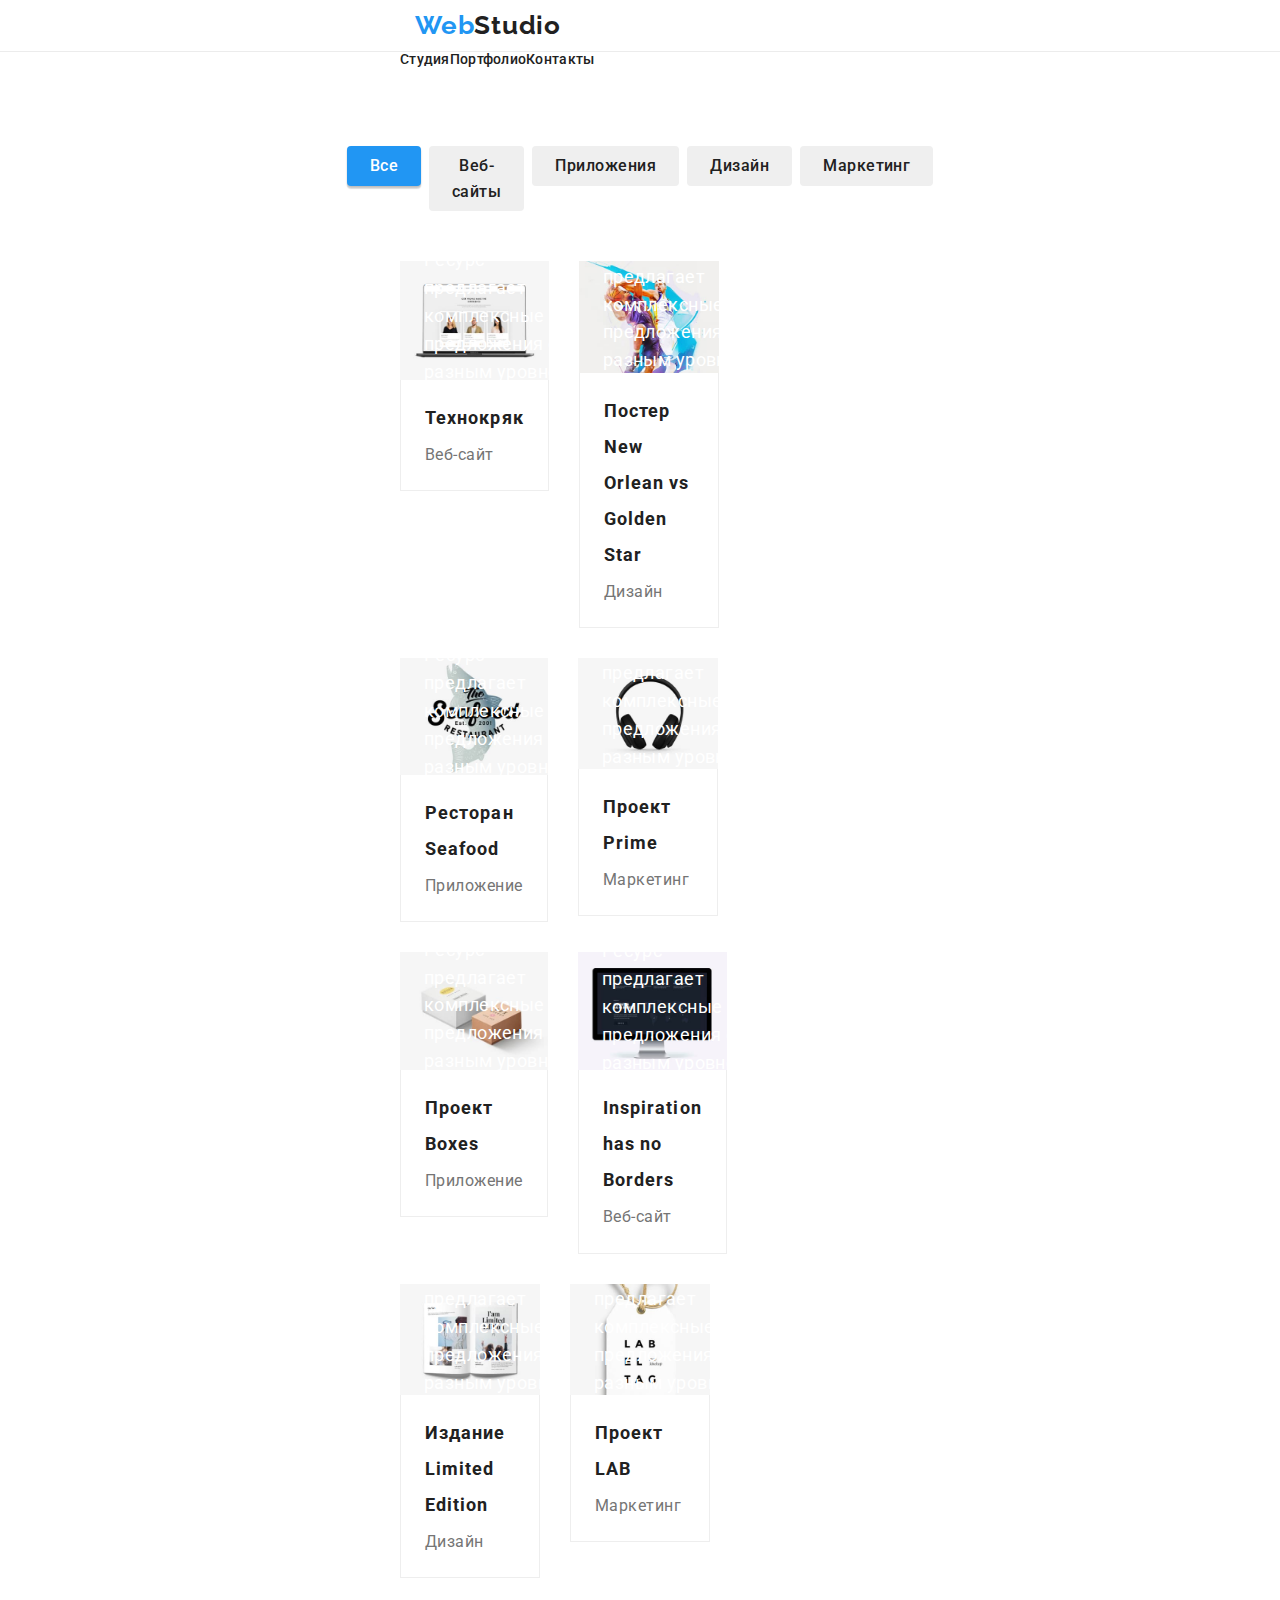
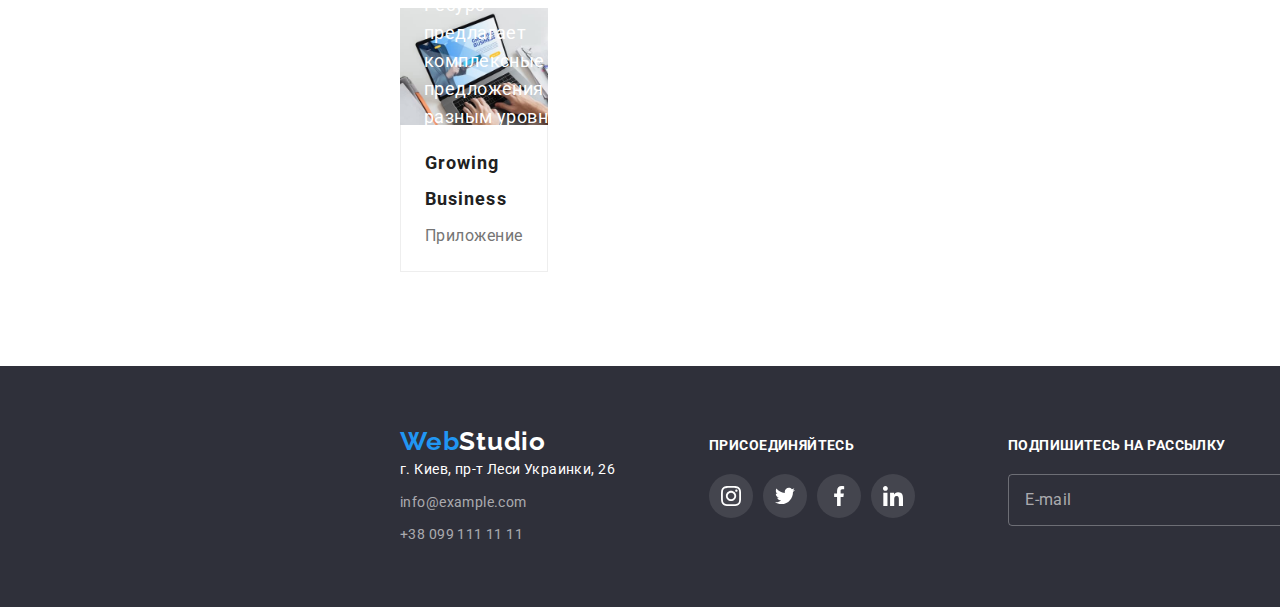
==== portfolio.html @ edaa766d "Start header with adaptive" ====
<!DOCTYPE html>
<html lang="en">
  <head>
    <meta charset="UTF-8" />
    <meta http-equiv="X-UA-Compatible" content="IE=edge" />
    <meta name="viewport" content="width=device-width, initial-scale=1.0" />
    <title>Document</title>
    <link
      href="https://fonts.googleapis.com/css2?family=Raleway:wght@700&family=Roboto:wght@400;500;700;900&display=swap"
      rel="stylesheet"
    />
    <link
      rel="stylesheet"
      href="https://cdnjs.cloudflare.com/ajax/libs/modern-normalize/1.1.0/modern-normalize.min.css"
    />
    <link rel="stylesheet" href="./css/main.min.css" />
    <!-- <link rel="stylesheet" href="./css/styles.css" /> -->
  </head>

  <body>
    <header class="header">
      <div class="container header__container">
        <nav class="navigation">
          <a href="#" class="logo">Web<span class="header__logo--brightness-theme">Studio</span></a>
          <ul class="navigation__menu">
            <li class="navigation__item">
              <a href="./index.html" class="navigation__link">Студия</a>
            </li>
            <li class="navigation__item">
              <a href="#" target="_self" class="navigation__link navigation__link--current"
                >Портфолио</a
              >
            </li>
            <li class="navigation__item"><a href="" class="navigation__link">Контакты</a></li>
          </ul>
        </nav>
        <ul class="header__contacts">
          <li class="header__item">
            <a href="mailto:info@devstudio.com" class="header__link">
              <svg class="header__icon" width="16px" height="12px">
                <use href="./images/symbol-defs.svg#icon-envelope"></use>
              </svg>
              info@devstudio.com</a
            >
          </li>
          <li class="header__item">
            <a href="tel:+380961111111" class="header__link">
              <svg class="header__icon" width="10px" height="16px">
                <use href="./images/symbol-defs.svg#icon-smartphone"></use>
              </svg>
              +38 096 111 11 11</a
            >
          </li>
        </ul>
      </div>
    </header>
    <main>
      <section>
        <div class="container portfolio">
          <!--the header should be hidden-->
          <h1 class="heading portfolio__main-headimg" aria-hidden="true" tabindex="-1">
            Примеры работ
          </h1>
          <ul class="filter">
            <li class="filter__item">
              <button type="button" class="filter__button filter__button--current">Все</button>
            </li>
            <li class="filter__item">
              <button type="button" class="filter__button">Веб-сайты</button>
            </li>
            <li class="filter__item">
              <button type="button" class="filter__button">Приложения</button>
            </li>
            <li class="filter__item">
              <button type="button" class="filter__button">Дизайн</button>
            </li>
            <li class="filter__item">
              <button type="button" class="filter__button">Маркетинг</button>
            </li>
          </ul>
          <ul class="examples">
            <li class="examples__item">
              <a class="examples__link" href="">
                <div class="examples__thumb">
                  <img
                    class="examples__img"
                    src="./images/laptop-with-photos.jpg"
                    alt="Ноутбук с фотографиями на экране"
                    width="370"
                  />
                  <div class="examples__description-wrapper">
                    <p class="examples__description">
                      Ресурс предлагает комплексные предложения с разным уровнем функционала и
                      сервисов. Все это позволит посетителю получить исчерпывающие сведения о
                      компании или частном лице.
                    </p>
                  </div>
                </div>
                <div class="examples__wrapper">
                  <h2 class="examples__heading">Технокряк</h2>
                  <p class="examples__work-type">Веб-сайт</p>
                </div>
              </a>
            </li>
            <li class="examples__item">
              <a class="examples__link" href=""
                ><div class="examples__thumb">
                  <img
                    class="examples__img"
                    src="./images/nba-players.jpg"
                    alt="Баскетболисты"
                    width="370"
                  />
                  <div class="examples__description-wrapper">
                    <p class="examples__description">
                      Ресурс предлагает комплексные предложения с разным уровнем функционала и
                      сервисов. Все это позволит посетителю получить исчерпывающие сведения о
                      компании или частном лице.
                    </p>
                  </div>
                </div>
                <div class="examples__wrapper">
                  <h2 class="examples__heading">Постер New Orlean vs Golden Star</h2>
                  <p class="examples__work-type">Дизайн</p>
                </div>
              </a>
            </li>
            <li class="examples__item">
              <a class="examples__link" href=""
                ><div class="examples__thumb">
                  <img
                    class="examples__img"
                    src="./images/fish-shade.jpg"
                    alt="Эмблема ресторана с силуэтом рыбы"
                    width="370"
                  />
                  <div class="examples__description-wrapper">
                    <p class="examples__description">
                      Ресурс предлагает комплексные предложения с разным уровнем функционала и
                      сервисов. Все это позволит посетителю получить исчерпывающие сведения о
                      компании или частном лице.
                    </p>
                  </div>
                </div>
                <div class="examples__wrapper">
                  <h2 class="examples__heading">Ресторан Seafood</h2>
                  <p class="examples__work-type">Приложение</p>
                </div>
              </a>
            </li>
            <li class="examples__item">
              <a class="examples__link" href=""
                ><div class="examples__thumb">
                  <img
                    class="examples__img"
                    src="./images/earphones.jpg"
                    alt="Наушники"
                    width="370"
                  />
                  <div class="examples__description-wrapper">
                    <p class="examples__description">
                      Ресурс предлагает комплексные предложения с разным уровнем функционала и
                      сервисов. Все это позволит посетителю получить исчерпывающие сведения о
                      компании или частном лице.
                    </p>
                  </div>
                </div>
                <div class="examples__wrapper">
                  <h2 class="examples__heading">Проект Prime</h2>
                  <p class="examples__work-type">Маркетинг</p>
                </div>
              </a>
            </li>
            <li class="examples__item">
              <a class="examples__link" href=""
                ><div class="examples__thumb">
                  <img
                    class="examples__img"
                    src="./images/boxes.jpg"
                    alt="Картонные коробки"
                    width="370"
                  />
                  <div class="examples__description-wrapper">
                    <p class="examples__description">
                      Ресурс предлагает комплексные предложения с разным уровнем функционала и
                      сервисов. Все это позволит посетителю получить исчерпывающие сведения о
                      компании или частном лице.
                    </p>
                  </div>
                </div>
                <div class="examples__wrapper">
                  <h2 class="examples__heading">Проект Boxes</h2>
                  <p class="examples__work-type">Приложение</p>
                </div>
              </a>
            </li>
            <li class="examples__item">
              <a class="examples__link" href=""
                ><div class="examples__thumb">
                  <img
                    class="examples__img"
                    src="./images/monitor.jpg"
                    alt="Большой монитор"
                    width="370"
                  />
                  <div class="examples__description-wrapper">
                    <p class="examples__description">
                      Ресурс предлагает комплексные предложения с разным уровнем функционала и
                      сервисов. Все это позволит посетителю получить исчерпывающие сведения о
                      компании или частном лице.
                    </p>
                  </div>
                </div>
                <div class="examples__wrapper">
                  <h2 class="examples__heading">Inspiration has no Borders</h2>
                  <p class="examples__work-type">Веб-сайт</p>
                </div>
              </a>
            </li>
            <li class="examples__item">
              <a class="examples__link" href=""
                ><div class="examples__thumb">
                  <img class="examples__img" src="./images/magazine.jpg" alt="Журнал" width="370" />
                  <div class="examples__description-wrapper">
                    <p class="examples__description">
                      Ресурс предлагает комплексные предложения с разным уровнем функционала и
                      сервисов. Все это позволит посетителю получить исчерпывающие сведения о
                      компании или частном лице.
                    </p>
                  </div>
                </div>
                <div class="examples__wrapper">
                  <h2 class="examples__heading">Издание Limited Edition</h2>
                  <p class="examples__work-type">Дизайн</p>
                </div>
              </a>
            </li>
            <li class="examples__item">
              <a class="examples__link" href=""
                ><div class="examples__thumb">
                  <img class="examples__img" src="./images/label.jpg" alt="Этикетка" width="370" />
                  <div class="examples__description-wrapper">
                    <p class="examples__description">
                      Ресурс предлагает комплексные предложения с разным уровнем функционала и
                      сервисов. Все это позволит посетителю получить исчерпывающие сведения о
                      компании или частном лице.
                    </p>
                  </div>
                </div>
                <div class="examples__wrapper">
                  <h2 class="examples__heading">Проект LAB</h2>
                  <p class="examples__work-type">Маркетинг</p>
                </div>
              </a>
            </li>
            <li class="examples__item">
              <a class="examples__link" href=""
                ><div class="examples__thumb">
                  <img
                    class="examples__img"
                    src="./images/hands-on-laptop.jpg"
                    alt="Руки на ноутбуке"
                    width="370"
                  />
                  <div class="examples__description-wrapper">
                    <p class="examples__description">
                      Ресурс предлагает комплексные предложения с разным уровнем функционала и
                      сервисов. Все это позволит посетителю получить исчерпывающие сведения о
                      компании или частном лице.
                    </p>
                  </div>
                </div>
                <div class="examples__wrapper">
                  <h2 class="examples__heading">Growing Business</h2>
                  <p class="examples__work-type">Приложение</p>
                </div>
              </a>
            </li>
          </ul>
        </div>
      </section>
    </main>
    <footer class="footer">
      <div class="container footer__container">
        <div class="footer__contacts">
          <a href="#" class="logo footer__logo"
            >Web<span class="footer__logo--brightness-theme">Studio</span></a
          >
          <address class="">
            <p class="footer__physical-address">г. Киев, пр-т Леси Украинки, 26</p>
            <ul class="">
              <li class="footer__item">
                <a href="mailto:info@example.com" class="footer__link">info@example.com</a>
              </li>
              <li class="footer__item">
                <a href="tel:+380991111111" class="footer__link">+38 099 111 11 11</a>
              </li>
            </ul>
          </address>
        </div>
        <div class="social-block">
          <p class="social-block__urge">присоединяйтесь</p>
          <div class="social-block__wrapper">
            <a href="" class="social-block__link">
              <svg class="" width="20px" height="20px">
                <use href="./images/symbol-defs.svg#icon-instagram"></use>
              </svg> </a
            ><a href="" class="social-block__link">
              <svg class="" width="20px" height="20px">
                <use href="./images/symbol-defs.svg#icon-twitter"></use>
              </svg> </a
            ><a href="" class="social-block__link">
              <svg class="" width="20px" height="20px">
                <use href="./images/symbol-defs.svg#icon-facebook"></use>
              </svg> </a
            ><a href="" class="social-block__link">
              <svg class="" width="20px" height="20px">
                <use href="./images/symbol-defs.svg#icon-linkedin"></use>
              </svg>
            </a>
          </div>
        </div>

        <form action="" class="form-connection">
          <label class="form-connection__label" for="footer-mail">Подпишитесь на рассылку</label>
          <div class="form-connection__wrapper">
            <input
              class="form-connection__input"
              type="email"
              id="footer-mail"
              placeholder="E-mail"
              name="user-email"
            />
            <button class="button form-connection__button" type="submit">
              Подписаться<svg class="form-connection__button--icon" width="24px" height="24px">
                <use href="./images/symbol-defs.svg#icon-paper-plane"></use>
              </svg>
            </button>
          </div>
        </form>
      </div>
    </footer>
  </body>
</html>
---- css/main.min.css ----
body{-webkit-box-sizing:border-box;box-sizing:border-box;font-family:"Roboto",sans-serif;font-size:14px;line-height:1.71;letter-spacing:.03em;color:#757575}ul{list-style:none;padding:0;margin:0}a{text-decoration:none}img{display:block}.container{margin:0 auto}@media screen and (min-width: 480px){.container{width:480px}}.heading{margin:0;margin-bottom:50px;text-align:center;color:#212121;font-weight:700;font-size:36px;line-height:1.17;letter-spacing:0.03em}.advantages__main-heading,.portfolio__main-headimg{position:absolute;white-space:nowrap;width:1px;height:1px;overflow:hidden;border:0;padding:0;clip:rect(0 0 0 0);-webkit-clip-path:inset(50%);clip-path:inset(50%);margin:-1px}.header{border-bottom:1px solid #ececec}.header__container{position:relative;display:-webkit-box;display:-ms-flexbox;display:flex;padding:10px 15px;-webkit-box-align:center;-ms-flex-align:center;align-items:center}.header__contacts{display:none}.header__item:not(:last-child){margin-right:50px}.header__link{display:-webkit-box;display:-ms-flexbox;display:flex;padding-top:32px;padding-bottom:32px;-webkit-box-align:center;-ms-flex-align:center;align-items:center;color:#757575;font-weight:500;line-height:1.14;letter-spacing:0.02em;-webkit-transition-property:color;transition-property:color;-webkit-transition-duration:250ms;transition-duration:250ms;-webkit-transition-timing-function:cubic-bezier(0.4, 0, 0.2, 1);transition-timing-function:cubic-bezier(0.4, 0, 0.2, 1)}.header__link:hover,.header__link:focus{color:#2196f3}.header__icon{margin-right:10px;fill:currentColor}.logo{display:block;color:#2196f3;font-family:"Raleway",sans-serif;font-weight:700;font-size:24px;line-height:1.17;letter-spacing:0.03em;text-decoration:none}@media screen and (min-width: 768px) and (max-width: 1199px){.logo{margin-right:88px}}@media screen and (min-width: 1200px){.logo{margin-right:93px;font-size:26px;line-height:1.2}}.header__logo--brightness-theme{color:#212121}.footer__logo--brightness-theme{color:#fff}.navigation{display:-webkit-box;display:-ms-flexbox;display:flex;-webkit-box-align:center;-ms-flex-align:center;align-items:center}.navigation__menu{display:none;position:absolute;top:100%;left:0;width:100%}.navigation__menu.is-open{display:block;background-color:#fff}@media screen and (min-width: 768px){.navigation__menu{display:-webkit-box;display:-ms-flexbox;display:flex}}.navigation__switch{margin-left:auto;border:none;background-color:transparent}.navigation__switch.is-open .navigation__icon-close{display:block}.navigation__switch.is-open .navigation__icon-menu{display:none}@media screen and (min-width: 768px){.navigation__switch{display:none}}.navigation__icon-close{display:none}.navigation__link{display:block;color:#212121;font-weight:500;line-height:1.18;letter-spacing:0.02em;-webkit-transition-property:color;transition-property:color;-webkit-transition-duration:250ms;transition-duration:250ms;-webkit-transition-timing-function:cubic-bezier(0.4, 0, 0.2, 1);transition-timing-function:cubic-bezier(0.4, 0, 0.2, 1)}.navigation__link:not(:last-child){margin-bottom:32px}.navigation__link:hover,.navigation__link:focus{color:#2196f3}.hero{max-width:1600px;padding-top:200px;padding-bottom:200px;margin-left:auto;margin-right:auto;background-image:-webkit-gradient(linear, left top, right top, from(rgba(47,48,58,0.4)), to(rgba(47,48,58,0.4))),url(../images/bg-img-main-page.jpg);background-image:linear-gradient(to right, rgba(47,48,58,0.4), rgba(47,48,58,0.4)),url(../images/bg-img-main-page.jpg);background-color:#2f303a;background-repeat:no-repeat;background-position:center;background-size:cover}.hero__container{text-align:center}.hero__heading{margin:0px 0px 30px 0px;color:#fff;font-weight:900;font-size:44px;line-height:1.36;text-align:center;letter-spacing:0.06em;text-transform:uppercase}.button{min-width:200px;padding-top:9px;padding-bottom:9px;cursor:pointer;font-family:inherit;font-weight:700;font-size:16px;line-height:1.88;letter-spacing:0.06em;color:#fff;background-color:#2196f3;border:1px solid transparent;border-radius:4px;-webkit-transition-property:background;transition-property:background;-webkit-transition-duration:250ms;transition-duration:250ms;-webkit-transition-timing-function:cubic-bezier(0.4, 0, 0.2, 1);transition-timing-function:cubic-bezier(0.4, 0, 0.2, 1)}.button:hover,.button:focus{background:#188ce8}.form-connection__button{display:-webkit-box;display:-ms-flexbox;display:flex;-webkit-box-align:center;-ms-flex-align:center;align-items:center;-webkit-box-pack:center;-ms-flex-pack:center;justify-content:center}.form-connection__button--icon{margin-left:10px}.modal__button{display:block;margin:0 auto;-webkit-box-shadow:0px 4px 4px rgba(0,0,0,0.15);box-shadow:0px 4px 4px rgba(0,0,0,0.15)}.filter__button{padding:6px 22px;color:#212121;font-family:inherit;font-style:inherit;font-weight:500;font-size:16px;line-height:1.6;letter-spacing:0.03em;cursor:pointer;border:1px solid transparent;border-radius:4px;-webkit-transition-property:color,background-color,-webkit-box-shadow;transition-property:color,background-color,-webkit-box-shadow;transition-property:color,background-color,box-shadow;transition-property:color,background-color,box-shadow,-webkit-box-shadow;-webkit-transition-duration:250ms;transition-duration:250ms;-webkit-transition-timing-function:cubic-bezier(0.4, 0, 0.2, 1);transition-timing-function:cubic-bezier(0.4, 0, 0.2, 1)}.filter__button:hover,.filter__button:focus,.filter__button.filter__button--current{color:#fff;background-color:#2196f3;-webkit-box-shadow:0px 3px 1px rgba(0,0,0,0.1),0px 1px 2px rgba(0,0,0,0.08),0px 2px 2px rgba(0,0,0,0.12);box-shadow:0px 3px 1px rgba(0,0,0,0.1),0px 1px 2px rgba(0,0,0,0.08),0px 2px 2px rgba(0,0,0,0.12)}.advantages{padding-top:94px;padding-bottom:94px}.advantages__list{display:-webkit-box;display:-ms-flexbox;display:flex;margin-left:-30px}.advantages__item{-ms-flex-preferred-size:calc((100% - 90px) / 4);flex-basis:calc((100% - 90px) / 4);margin-left:30px}.advantages__wrapper{display:-webkit-box;display:-ms-flexbox;display:flex;-webkit-box-align:center;-ms-flex-align:center;align-items:center;-webkit-box-pack:center;-ms-flex-pack:center;justify-content:center;height:120px;margin-bottom:30px;background-color:#f5f4fa;border-radius:4px}.advantages__heading{margin-bottom:10px;text-align:left;color:#212121;font-size:14px;line-height:1.14;text-transform:uppercase}.advantages__text{margin:0}.our-doing{padding-bottom:94px}.our-doing__list{display:-webkit-box;display:-ms-flexbox;display:flex;margin-left:-30px}.our-doing__item{margin-left:30px;-ms-flex-preferred-size:calc((100% - 60px) / 3);flex-basis:calc((100% - 60px) / 3)}.our-doing__link{position:relative;display:block;-webkit-box-sizing:content-box;box-sizing:content-box}.our-doing__description{position:absolute;bottom:0;left:0;width:100%;margin:0;padding-top:27px;padding-bottom:27px;font-style:normal;font-weight:700;line-height:1.14;text-align:center;text-transform:uppercase;color:#fff;background:rgba(47,48,58,0.8)}.our-team{padding-top:94px;padding-bottom:94px;background-color:#f5f4fa}.our-team__list{display:-webkit-box;display:-ms-flexbox;display:flex;margin-left:-30px}.employee-card{display:block;margin-left:30px;-ms-flex-preferred-size:calc((100% - 90px) / 4);flex-basis:calc((100% - 90px) / 4);-webkit-box-shadow:0px 1px 3px rgba(0,0,0,0.12),0px 1px 1px rgba(0,0,0,0.14),0px 2px 1px rgba(0,0,0,0.2);box-shadow:0px 1px 3px rgba(0,0,0,0.12),0px 1px 1px rgba(0,0,0,0.14),0px 2px 1px rgba(0,0,0,0.2);border-radius:0px 0px 4px 4px}.employee-card__member{margin-bottom:10px;font-weight:500;font-size:16px;line-height:1.19;text-align:center}.employee-card__wrapper{padding-top:30px;padding-bottom:30px;background-color:#fff}.employee-card__position{padding:0;margin-left:0;margin-right:0;margin-top:0;margin-bottom:16px;text-align:center;font-size:16px;line-height:1.19}.employee-card__social-block{display:-webkit-box;display:-ms-flexbox;display:flex;-webkit-box-pack:center;-ms-flex-pack:center;justify-content:center}.employee-card__link{display:-webkit-box;display:-ms-flexbox;display:flex;width:44px;height:44px;-webkit-box-pack:center;-ms-flex-pack:center;justify-content:center;-webkit-box-align:center;-ms-flex-align:center;align-items:center;fill:#afb1b8;border-radius:50%;-webkit-transition-property:fill,background-color;transition-property:fill,background-color;-webkit-transition-duration:250ms;transition-duration:250ms;-webkit-transition-timing-function:cubic-bezier(0.4, 0, 0.2, 1);transition-timing-function:cubic-bezier(0.4, 0, 0.2, 1)}.employee-card__link:hover,.employee-card__link:focus{background-color:#2196f3;fill:#fff}.employee-card__link:not(:last-child){margin-right:10px}.clients{padding-top:94px;padding-bottom:94px}.clients-list{display:-webkit-box;display:-ms-flexbox;display:flex;-ms-flex-wrap:wrap;flex-wrap:wrap;margin-left:-30px;margin-top:-30px}.clients-list__item{-ms-flex-preferred-size:calc((100% - 180px) / 6);flex-basis:calc((100% - 180px) / 6);margin-left:30px;margin-top:30px}.clients-list__link{display:-webkit-box;display:-ms-flexbox;display:flex;height:92px;-webkit-box-pack:center;-ms-flex-pack:center;justify-content:center;-webkit-box-align:center;-ms-flex-align:center;align-items:center;background-position:center;border:1px solid #afb1b8;border-radius:4px;fill:#afb1b8;-webkit-transition-property:border-color,fill;transition-property:border-color,fill;-webkit-transition-duration:250ms;transition-duration:250ms;-webkit-transition-timing-function:cubic-bezier(0.4, 0, 0.2, 1);transition-timing-function:cubic-bezier(0.4, 0, 0.2, 1)}.clients-list__link:hover,.clients-list__link:focus{border-color:#2196f3;fill:#2196f3}.footer{background-color:#2f303a;padding-top:60px;padding-bottom:60px}.footer__container{display:-webkit-box;display:-ms-flexbox;display:flex}.footer__physical-address{margin-top:0;margin-bottom:9px;min-width:231px;font-style:normal;color:#fff}.footer__item:not(:last-child){margin-bottom:9px}.footer__link{color:rgba(255,255,255,0.6);font-style:normal;-webkit-transition-property:color;transition-property:color;-webkit-transition-duration:250ms;transition-duration:250ms;-webkit-transition-timing-function:cubic-bezier(0.4, 0, 0.2, 1);transition-timing-function:cubic-bezier(0.4, 0, 0.2, 1)}.footer__link:hover,.footer__link:focus{color:#2196f3}.social-block{margin-left:70px;padding-top:12px}.social-block__urge{margin-top:0;margin-bottom:20px;color:#fff;font-weight:700;line-height:1.14;text-transform:uppercase}.social-block__wrapper{display:-webkit-box;display:-ms-flexbox;display:flex;-webkit-box-pack:center;-ms-flex-pack:center;justify-content:center}.social-block__link{display:-webkit-box;display:-ms-flexbox;display:flex;width:44px;height:44px;-webkit-box-pack:center;-ms-flex-pack:center;justify-content:center;-webkit-box-align:center;-ms-flex-align:center;align-items:center;background-color:rgba(255,255,255,0.1);fill:#fff;border-radius:50%;-webkit-transition-property:background-color;transition-property:background-color;-webkit-transition-duration:250ms;transition-duration:250ms;-webkit-transition-timing-function:cubic-bezier(0.4, 0, 0.2, 1);transition-timing-function:cubic-bezier(0.4, 0, 0.2, 1)}.social-block__link:hover,.social-block__link:focus{background-color:#2196f3}.social-block__link:not(:last-child){margin-right:10px}.form-connection{margin-left:93px;padding-top:12px;color:#fff;font-weight:700;line-height:1.14;text-transform:uppercase}.form-connection__label{display:block;margin-bottom:20px}.form-connection__wrapper{display:-webkit-box;display:-ms-flexbox;display:flex}.form-connection__input{margin-right:12px;min-width:360px;padding:15px 0px 15px 16px;font-weight:400;font-size:16px;line-height:1.25;letter-spacing:0.03em;color:rgba(255,255,255,0.6);background-color:transparent;border-radius:4px;border:1px solid rgba(255,255,255,0.3);outline:none;-webkit-transition-property:border-color;transition-property:border-color;-webkit-transition-duration:250ms;transition-duration:250ms;-webkit-transition-timing-function:cubic-bezier(0.4, 0, 0.2, 1);transition-timing-function:cubic-bezier(0.4, 0, 0.2, 1)}.form-connection__input:focus{border-color:#2196f3}.form-connection__input::-webkit-input-placeholder{font-weight:400;font-size:16px;line-height:1.25;letter-spacing:0.03em;color:rgba(255,255,255,0.6)}.form-connection__input:-ms-input-placeholder{font-weight:400;font-size:16px;line-height:1.25;letter-spacing:0.03em;color:rgba(255,255,255,0.6)}.form-connection__input::-ms-input-placeholder{font-weight:400;font-size:16px;line-height:1.25;letter-spacing:0.03em;color:rgba(255,255,255,0.6)}.form-connection__input::placeholder{font-weight:400;font-size:16px;line-height:1.25;letter-spacing:0.03em;color:rgba(255,255,255,0.6)}.backdrop{position:fixed;top:0;left:0;width:100%;height:100%;background-color:rgba(0,0,0,0.2);-webkit-transform:scale(1);transform:scale(1);-webkit-transition-property:opacity,visibility,-webkit-transform;transition-property:opacity,visibility,-webkit-transform;transition-property:opacity,transform,visibility;transition-property:opacity,transform,visibility,-webkit-transform;-webkit-transition-duration:250ms;transition-duration:250ms;-webkit-transition-timing-function:cubic-bezier(0.4, 0, 0.2, 1);transition-timing-function:cubic-bezier(0.4, 0, 0.2, 1)}.backdrop.is-hidden{opacity:0;pointer-events:none;visibility:hidden;-webkit-transform:scale(0.3);transform:scale(0.3)}.modal{position:absolute;top:50%;left:50%;-webkit-transform:translate(-50%, -50%);transform:translate(-50%, -50%);width:528px;height:581px;padding:40px;background-color:#fff}.modal__close{position:absolute;display:-webkit-box;display:-ms-flexbox;display:flex;width:30px;height:30px;top:8px;right:8px;padding:0;-webkit-box-pack:center;-ms-flex-pack:center;justify-content:center;-webkit-box-align:center;-ms-flex-align:center;align-items:center;cursor:pointer;border-radius:50%;border:1px solid rgba(0,0,0,0.1);background:#fff;-webkit-transition-property:fill;transition-property:fill;-webkit-transition-duration:250ms;transition-duration:250ms;-webkit-transition-timing-function:cubic-bezier(0.4, 0, 0.2, 1);transition-timing-function:cubic-bezier(0.4, 0, 0.2, 1)}.modal__close:hover,.modal__close:focus{fill:#2196f3;outline:none}.modal__urge{display:block;margin-top:0;margin-bottom:12px;font-weight:700;font-size:20px;line-height:1.15;text-align:center;letter-spacing:0.03em;color:#212121}.modal__form-fild{margin-bottom:10px;display:-webkit-box;display:-ms-flexbox;display:flex;-webkit-box-orient:vertical;-webkit-box-direction:normal;-ms-flex-direction:column;flex-direction:column;position:relative}.modal__label{margin-bottom:4px;font-size:12px;line-height:1.17;letter-spacing:0.01em}.modal__input{padding-left:42px;min-height:40px;border:1px solid rgba(33,33,33,0.2);border-radius:4px;-webkit-transition-property:border-color;transition-property:border-color;-webkit-transition-duration:250ms;transition-duration:250ms;-webkit-transition-timing-function:cubic-bezier(0.4, 0, 0.2, 1);transition-timing-function:cubic-bezier(0.4, 0, 0.2, 1)}.modal__input:focus{border-color:#2196f3;outline:none}.modal__icon{left:15px;top:29px;position:absolute;-webkit-transition-property:fill;transition-property:fill;-webkit-transition-duration:250ms;transition-duration:250ms;-webkit-transition-timing-function:cubic-bezier(0.4, 0, 0.2, 1);transition-timing-function:cubic-bezier(0.4, 0, 0.2, 1)}.modal__input:focus+.modal__icon{fill:#2196f3}.modal__form-fild--add-comment{margin-bottom:25px}.modal__textarea{width:100%;max-height:120px;padding:12px 16px;resize:none;font-size:12px;line-height:1.17;letter-spacing:0.01em;color:rgba(117,117,117,0.5);border:1px solid rgba(33,33,33,0.2);border-radius:4px;-webkit-transition-property:border-color;transition-property:border-color;-webkit-transition-duration:250ms;transition-duration:250ms;-webkit-transition-timing-function:cubic-bezier(0.4, 0, 0.2, 1);transition-timing-function:cubic-bezier(0.4, 0, 0.2, 1)}.modal__textarea:focus{border-color:#2196f3;outline:none}.acceptance-box{margin-bottom:30px}.acceptance-box__label{position:relative;display:-webkit-box;display:-ms-flexbox;display:flex;-webkit-box-align:center;-ms-flex-align:center;align-items:center}.acceptance-box__input{-webkit-appearance:none;-moz-appearance:none;appearance:none;position:absolute}.acceptance-box__svg{margin-right:8px}.acceptance-box__svg--checked{position:absolute;top:50%;left:0;opacity:0;-webkit-transform:translateY(-50%);transform:translateY(-50%);-webkit-transition-property:opacity;transition-property:opacity;-webkit-transition-duration:250ms;transition-duration:250ms;-webkit-transition-timing-function:cubic-bezier(0.4, 0, 0.2, 1);transition-timing-function:cubic-bezier(0.4, 0, 0.2, 1)}.acceptance-box__input:checked ~ .acceptance-box__svg--checked{opacity:1}.acceptance-box__svg--non-checked{-webkit-transition-property:opacity,fill;transition-property:opacity,fill;-webkit-transition-duration:250ms;transition-duration:250ms;-webkit-transition-timing-function:cubic-bezier(0.4, 0, 0.2, 1);transition-timing-function:cubic-bezier(0.4, 0, 0.2, 1)}.acceptance-box__input:checked+.acceptance-box__svg--non-checked{opacity:0}.acceptance-box__input:focus+.acceptance-box__svg--non-checked{fill:#2196f3}.acceptance-box__link{color:#2196f3;margin-left:3px;-webkit-text-decoration-line:underline;text-decoration-line:underline}.acceptance-box__link:hover{-webkit-text-decoration-line:none;text-decoration-line:none}.portfolio{padding-top:94px;padding-bottom:94px}.filter{display:-webkit-box;display:-ms-flexbox;display:flex;margin-bottom:50px;-webkit-box-pack:center;-ms-flex-pack:center;justify-content:center}.filter__item:not(:last-child){margin-right:8px}.examples{display:-webkit-box;display:-ms-flexbox;display:flex;-ms-flex-wrap:wrap;flex-wrap:wrap;margin-top:-30px;margin-left:-30px}.examples__item{display:block;-ms-flex-preferred-size:calc((100% - 90px) / 3);flex-basis:calc((100% - 90px) / 3);margin-left:30px;margin-top:30px}.examples__link{display:block;text-decoration:none;-webkit-transition-property:-webkit-box-shadow;transition-property:-webkit-box-shadow;transition-property:box-shadow;transition-property:box-shadow, -webkit-box-shadow;-webkit-transition-duration:250ms;transition-duration:250ms;-webkit-transition-timing-function:cubic-bezier(0.4, 0, 0.2, 1);transition-timing-function:cubic-bezier(0.4, 0, 0.2, 1)}.examples__link:hover,.examples__link:focus{-webkit-box-shadow:0px 1px 1px rgba(0,0,0,0.12),0px 4px 4px rgba(0,0,0,0.06),1px 4px 6px rgba(0,0,0,0.16);box-shadow:0px 1px 1px rgba(0,0,0,0.12),0px 4px 4px rgba(0,0,0,0.06),1px 4px 6px rgba(0,0,0,0.16)}.examples__thumb{position:relative;overflow:hidden;-webkit-box-align:center;-ms-flex-align:center;align-items:center}.examples__img{display:block;width:100%}.examples__description-wrapper{display:-webkit-box;display:-ms-flexbox;display:flex;position:absolute;height:100%;top:0;left:0;margin:0;padding-left:24px;padding-right:24px;-webkit-box-align:center;-ms-flex-align:center;align-items:center;background:rgba(33,150,243,0.9);-webkit-transform:translateY(102%);transform:translateY(102%);-webkit-transition-property:opacity,-webkit-transform;transition-property:opacity,-webkit-transform;transition-property:opacity,transform;transition-property:opacity,transform,-webkit-transform;-webkit-transition-duration:250ms;transition-duration:250ms;-webkit-transition-timing-function:cubic-bezier(0.4, 0, 0.2, 1);transition-timing-function:cubic-bezier(0.4, 0, 0.2, 1)}.examples__link:hover .examples__description-wrapper,.examples__link:focus .examples__description-wrapper{opacity:1;-webkit-transform:translateY(0);transform:translateY(0)}.examples__description{margin:0;color:#fff;font-size:18px;line-height:1.55}.examples__wrapper{padding-top:20px;padding-left:24px;padding-bottom:20px;padding-right:24px;border-bottom:1px solid #eee;border-left:1px solid #eee;border-right:1px solid #eee}.examples__heading{margin-top:0;margin-bottom:4px;text-align:left;color:#212121;font-size:18px;line-height:2;letter-spacing:0.06em}.examples__work-type{margin:0;font-family:"Roboto",sans-serif;color:#757575;font-size:16px;line-height:1.88;letter-spacing:0.03em}
/*# sourceMappingURL=main.min.css.map */
---- css/styles.css ----
/*
main-text-color: #757575
hedings-text-color: #212121
accent-text-color: #2196F3
white-text-color: #FFFFFF
white-text-color-footer: rgba(255, 255, 255, 0.6)
main-background-color: #E5E5E5
secondary-background-color: #F5F4FA
footer/hero-background-color: #2F303A
white-background-color: #FFFFFF
*/
:root {
  --interim-heading-color: #212121;
  --accent-color: #2196f3;
  --logo-color: #2196f3;
  --white-color: #ffffff;
  --main-text-color: #757575;
  --black-color: #212121;
  --hero-footer-color: #2f303a;
  --our-team-bgc: #f5f4fa;
  --footer-links-color: rgba(255, 255, 255, 0.6);
  --button-accent-color: #188ce8;
  --hero-border-color: #ececec;
  --button-border: border: 1px solid transparent;
  --button-border-radius: border-radius: 4px;
  --examples-berder-color: #EEEEEE;
  --header-border-color: #ECECEC;
  --icons-color: #AFB1B8;
  --animation-time: 250ms;
  --animation-time-distribution: cubic-bezier(0.4, 0, 0.2, 1);
}

/* general rules */

html {
  box-sizing: border-box;
}

*,
*::before,
*::after {
  box-sizing: inherit;
}

body {
  background-color: var(--white-color);
  color: var(--main-text-color);
  font-family: 'Roboto', sans-serif;
  font-size: 14px;
  line-height: 1.71;
  letter-spacing: 0.03em;
}

.heading--visually-hidden {
  position: absolute;
  white-space: nowrap;
  width: 1px;
  height: 1px;
  overflow: hidden;
  border: 0;
  padding: 0;
  clip: rect(0 0 0 0);
  clip-path: inset(50%);
  margin: -1px;
}

.container {
  width: 1200px;
  padding: 0 15px;
  margin: 0 auto;
}

a {
  text-decoration: none;
}

address {
  font-style: normal;
}

ul {
  list-style: none;
  padding: 0;
  margin: 0;
}

.heading {
  margin: 0;
  margin-bottom: 50px;
  text-align: center;

  color: var(--interim-heading-color);
  font-weight: 700;
  font-size: 36px;
  line-height: 1.17;
  letter-spacing: 0.03em;
}

.no-gap{
  display: block;
}

.button{
  min-width: 200px;
  padding-top: 9px;
  padding-bottom: 9px;
  cursor: pointer;
  
  font-family: inherit;
  font-weight: 700;
  font-size: 16px;
  line-height: 1.88;
  letter-spacing: 0.06em;

  color: var(--white-color);
  background-color: var(--accent-color);
  border: 1px solid transparent;
  border-radius: 4px;

  transition: background var(--animation-time) var(--animation-time-distribution);
}

.button:hover,
.button:focus{
  background: var(--button-accent-color);
}


/* general rules */

/*Logo*/

.logo {
  display: block;
  margin-right: 93px;

  color: var(--logo-color);
  font-family: 'Raleway', sans-serif;
  font-weight: 700;
  font-size: 26px;
  line-height: 1.2;
  letter-spacing: 0.03em;
  text-decoration: none;
}

.header__logo--brightness-theme {
  color: var(--black-color);
  background-color: var(--white-color);
}

.basement__logo--brightness-theme {
  color: var(--white-color);
}

.page-header{
  border-bottom: 1px solid var(--header-border-color);
}

/*Logo*/

/*site-nav*/

.page-header__container{
  display: flex;
}

.navigation{
  display: flex;
  align-items: center;
}

.navigation__menu{
  display: flex;
}

.navigation__item:not(:last-child){
  margin-right: 50px;
}

.navigation__link {
  display: block;
  position: relative;
  padding-top: 32px;
  padding-bottom: 32px;

  color: var(--black-color);
  font-weight: 500;
  line-height: 1.14;
  letter-spacing: 0.02em;

  transition: color var(--animation-time) var(--animation-time-distribution);
}

.navigation__link:hover,
.navigation__link:focus {
  color: var(--accent-color);
}

.navigation__link--current {
  color: var(--accent-color);
}

.navigation__link--current::after{
  position: absolute;
  content: '';
  height: 4px;
  width: 100%;
  left: 0;
  bottom: -1px;
  background-size: contain;
  background-color: var(--accent-color);
  border-radius: 2px;
}

.page-header__contacts{
  display: flex;
  margin-left: auto;
}

.page-header__item:not(:last-child){
  margin-right: 50px;
}

.page-header__link {
  display: flex;
  padding-top: 32px;
  padding-bottom: 32px;
  align-items: center;

  color: var(--main-text-color);
  font-weight: 500;
  line-height: 1.14;
  letter-spacing: 0.02em;

  transition: color var(--animation-time) var(--animation-time-distribution);
}

.page-header__link:hover,
.page-header__link:focus {
  color: var(--accent-color);
}

.page-header__icon {
  margin-right: 10px;
  fill: currentColor;
}

.hero__container {
  text-align: center;
}

.hero{
  max-width: 1600px;
  padding-top: 200px;
  padding-bottom: 200px;
  margin-left: auto;
  margin-right: auto;
  
  background-image: linear-gradient(to right, rgba(47, 48, 58, 0.4), rgba(47, 48, 58, 0.4)),
  url(../images/bg-img-main-page.jpg);
  background-repeat: no-repeat;
  background-position: center;
  background-size: cover;
}

.hero,
.basement {
  background-color: #2f303a;
}

/*footer*/

.basement__physical-address {
  margin-top: 0;
  margin-bottom: 9px;

  color: var(--white-color);
  font-style: normal;
}

.basement__container {
  padding-top: 60px;
  padding-bottom: 60px;
  display: flex;
}

.basement__link {
  color: var(--footer-links-color);

  transition: color var(--animation-time) var(--animation-time-distribution);
}

.basement__item:not(:last-child){
  margin-bottom: 9px;
}

.basement__link:hover,
.basement__link:focus {
  color: var(--accent-color);
}
.basement__logo {
  margin-bottom: 20px;
}

.social-block{
  margin-left: 70px;
  padding-top: 12px;
}

.social-block__link{
  display: flex;
  width: 44px;
  height: 44px;
  justify-content: center;
  align-items: center;
  background-color: rgba(255, 255, 255, 0.1);
  fill: var(--white-color);
  border-radius: 50%;
  transition: background-color var(--animation-time) var(--animation-time-distribution);
}

.social-block__link:not(:last-child){
  margin-right: 10px;
}

.social-block__link:hover,
.social-block__link:focus{
  background-color: var(--accent-color);
}

.social-block__urge{
  margin-top: 0;
  margin-bottom: 20px;
  color: var(--white-color);
  font-weight: 700;
  line-height: 1.14;
  text-transform: uppercase;
}

.social-block__wrapper{
  display: flex;
  justify-content: center;
}

.form-connection{
  margin-left: 93px;
  padding-top: 12px;
  color: var(--white-color);
  font-weight: 700;
  line-height: 1.14;
  text-transform: uppercase;
}

.form-connection__label {
  display: block;
  margin-bottom: 20px;
}

.form-connection__input {
  margin-right: 12px;
  min-width: 360px;
  padding: 15px 0px 15px 16px;

  font-weight: 400;
  font-size: 16px;
  line-height: 1.25;
  letter-spacing: 0.03em;

  color: var(--footer-links-color);

  background-color: transparent;
  border-radius: 4px;
  border: 1px solid rgba(255, 255, 255, 0.3);
  outline: none;

  transition: border-color var(--animation-time) var(--animation-time-distribution);
}

.form-connection__input:focus{
  border-color: var(--accent-color);
}

.form-connection__input::placeholder{
 font-weight: 400;
  font-size: 16px;
  line-height: 1.25;
  letter-spacing: 0.03em;

  color: var(--footer-links-color); 
}

.form-connection__button{
  display: flex;
  align-items: center;
  justify-content: center;
}

.form-connection__button--icon {
  margin-left: 10px;
}

.form-connection__wrapper {
  display: flex;
}

/*hero*/

.hero__heading {
  margin: 0px 0px 30px 0px;

  color: var(--white-color);
  font-weight: 900;
  font-size: 44px;
  line-height: 1.36;
  text-align: center;
  letter-spacing: 0.06em;
  text-transform: uppercase;
}

/*advantages*/

.advantages{
  padding-top: 94px;
  padding-bottom: 94px;
}

.advantages__heading {
  margin-bottom: 10px;
  text-align: left;

  color: var(--black-color);
  font-size: 14px;
  line-height: 1.14;
  text-transform: uppercase;
}

.advantages__list {
  display: flex;
  margin-left: -30px;
}

.advantages__item {
  flex-basis: calc((100% - 90px)/4);
  margin-left: 30px;
}

.advantages__wrapper{
  display: flex;
  align-items: center;
  justify-content: center;
  height: 120px;
  margin-bottom: 30px;
  
  background-color: #F5F4FA;
  border-radius: 4px;
}

.advantages__text {
  margin: 0;
}

/* ----- icons with a help of BEFORE/AFTER just trying ----- */

/* .advantages-list .item::before{
  display: block;
  content: "";
  height: 120px;
  margin-bottom: 30px;
  background-repeat: no-repeat;
  background-position: center;
  background-size: 70px 70px;

  background-color: #F5F4FA;
  border-radius: 4px;
}

.advantages-details::before{
  background-image: url(../images/antenna.svg);
}

.advantages-punctuality::before{
  background-image: url(../images/clock.svg);
}

.advantages-planing::before{
  background-image: url(../images/diagram.svg);
}

.advantages-technology::before{
  background-image: url(../images/astronaut.svg);
} */

/* our doing */

.our-doing {
  padding-bottom: 94px;

}

.our-doing__item {
  margin-left: 30px;
  flex-basis: calc((100% - 60px)/3);
}

.our-doing__list {
  display: flex;
  margin-left: -30px;
}

.our-doing__link {
  position: relative;
  display: block;
  box-sizing: content-box;
}

.our-doing__description{
  position: absolute;
  bottom: 0;
  left: 0;
  width: 100%;
  margin: 0;
  padding-top: 27px;
  padding-bottom: 27px;

  font-style: normal;
  font-weight: 700;
  line-height: 1.14;
  text-align: center;
  text-transform: uppercase;

  color: var(--white-color);
  background: rgba(47, 48, 58, 0.8);
}

/* our doing */

/*our team*/

.our-team {
  padding-top: 94px;
  padding-bottom: 94px;

  background-color: var(--our-team-bgc);
}

.our-team__list{
  display: flex;
  margin-left: -30px;

}

.employee-card__member {
  margin-bottom: 10px;
  font-weight: 500;
  font-size: 16px;
  line-height: 1.19;
  text-align: center;
}

.employee-card__wrapper {
  padding-top: 30px;
  padding-bottom: 30px;
  background-color: var(--white-color);
}

.employee-card__position {
  padding: 0;
  margin-left: 0;
  margin-right: 0;
  margin-top: 0;
  margin-bottom: 16px;
  text-align: center;

  font-size: 16px;
  line-height: 1.19;
}

.employee-card {
  display: block;
  margin-left: 30px;
  flex-basis: calc((100% - 90px)/4);

  box-shadow: 0px 1px 3px rgba(0, 0, 0, 0.12), 
  0px 1px 1px rgba(0, 0, 0, 0.14), 
  0px 2px 1px rgba(0, 0, 0, 0.2);
  border-radius: 0px 0px 4px 4px;
}

.our-team__item:nth-child(4n){
  margin-right: 0;
}

.employee-card__social-block{
  display: flex;
  justify-content: center;
}

.employee-card__link{
  display: flex;
  width: 44px;
  height: 44px;
  justify-content: center;
  align-items: center;
  fill: var(--icons-color);
  border-radius: 50%;

  transition: background-color var(--animation-time) var(--animation-time-distribution), fill var(--animation-time) var(--animation-time-distribution);
}

.employee-card__link:not(:last-child){
  margin-right: 10px;
}

.employee-card__link:hover,
.employee-card__link:focus{
  background-color: var(--accent-color);
  fill: var(--white-color);
}

/* OUR CLIENTS */
.clients {
  padding-top: 94px;
  padding-bottom: 94px;
}

.clients-list {
  display: flex;
  flex-wrap: wrap;
  margin-left: -30px;
  margin-top: -30px;
}

.clients-list__item {
  flex-basis: calc((100% - 180px) / 6);
  margin-left: 30px;
  margin-top: 30px;
}

.clients-list__link{
  display: flex;
  height: 92px;
  justify-content: center;
  align-items: center;
  background-position: center;
  
  border: 1px solid var(--icons-color);
  border-radius: 4px;
  fill: var(--icons-color);

  transition: background-color var(--animation-time) var(--animation-time-distribution), fill var(--animation-time) var(--animation-time-distribution);
}

.clients-list__link:hover,
.clients-list__link:focus{
  border-color: var(--accent-color);
  fill: var(--accent-color);
}

/*portfolio filter*/

.filter{
  display: flex;
  margin-bottom: 50px;
  justify-content: center;
}

.filter__button {
  padding: 6px 22px;

  color: var(--interim-heading-color);
  font-family: inherit;
  font-style: inherit;
  font-weight: 500;
  font-size: 16px;
  line-height: 1.6;
  letter-spacing: 0.03em;
  cursor: pointer;
  border: 1px solid transparent;
  border-radius: 4px;

  transition: color var(--animation-time) var(--animation-time-distribution), background-color var(--animation-time) var(--animation-time-distribution), box-shadow var(--animation-time) var(--animation-time-distribution);
}

.filter__item:not(:last-child) {
  margin-right: 8px;
}

.filter__button:hover,
.filter__button:focus,
.filter__button--current {
  color: var(--white-color);
  background-color: var(--accent-color);

  box-shadow: 0px 3px 1px rgba(0, 0, 0, 0.1), 
  0px 1px 2px rgba(0, 0, 0, 0.08), 
  0px 2px 2px rgba(0, 0, 0, 0.12);
}

/*portfolio work examples*/

.portfolio{
  padding-top: 94px;
  padding-bottom: 94px;
}

.examples__heading {
  margin-top: 0;
  margin-bottom: 4px;
  text-align: left;

  color: var(--black-color);
  font-size: 18px;
  line-height: 2;
  letter-spacing: 0.06em;
}

.examples {
  display: flex;
  flex-wrap: wrap;
  margin-top: -30px;
  margin-left: -30px;
}

.examples__work-type {
  margin: 0;

  font-family: 'Roboto', sans-serif;
  color: var(--main-text-color);
  font-size: 16px;
  line-height: 1.88;
  letter-spacing: 0.03em;
}

.examples__img{
  display: block;
  width: 100%;
}

.examples__link{
  display: block;
  text-decoration: none;

  transition: box-shadow var(--animation-time) var(--animation-time-distribution);
}

.examples__item {
  display: block;
  flex-basis: calc((100% - 90px)/3);
  margin-left: 30px;
  margin-top: 30px;
}

.examples__link:hover,
.examples__link:focus{
  box-shadow: 0px 1px 1px rgba(0, 0, 0, 0.12), 
  0px 4px 4px rgba(0, 0, 0, 0.06), 
  1px 4px 6px rgba(0, 0, 0, 0.16);
}

.examples__link:hover .examples__description-wrapper,
.examples__link:focus .examples__description-wrapper {
  opacity: 1;
  transform: translateY(0);
}

.examples__wrapper{
  padding-top: 20px;
  padding-left: 24px;
  padding-bottom: 20px;
  padding-right: 24px;
  border-bottom: 1px solid var(--examples-berder-color);
  border-left: 1px solid var(--examples-berder-color);
  border-right: 1px solid var(--examples-berder-color);
}

.examples__thumb {
  position: relative;
  overflow: hidden;
  align-items: center;
}

.examples__description-wrapper {
  display: flex;
  position: absolute;
  height: 100%;
  top: 0;
  left: 0;
  margin: 0;
  padding-left: 24px;
  padding-right: 24px;
  align-items: center;

  background: rgba(33, 150, 243, 0.9);

  transform: translateY(102%);
  transition: opacity var(--animation-time) var(--animation-time-distribution), transform var(--animation-time) var(--animation-time-distribution);
}

.examples__description{
  margin: 0;

  color: var(--white-color);
  font-size: 18px;
  line-height: 1.55;
}

/* ----------MODAL---------- */
.backdrop{
  position: fixed;
  top: 0;
  left: 0;
  width: 100%;
  height: 100%;
  background-color: rgba(0, 0, 0, 0.2);
  transform: scale(1);
  transition: opacity 250ms var(--animation-time-distribution), transform 250ms var(--animation-time-distribution), visibility 250ms var(--animation-time-distribution);
}

.modal {
  position: absolute;
  top: 50%;
  left: 50%;
  transform: translate(-50%, -50%);
  width: 528px;
  height: 581px;
  padding: 40px;

  background-color: #fff;
}

.modal__urge {
  display: block;
  margin-top: 0;
  margin-bottom: 12px;
  font-weight: 700;
  font-size: 20px;
  line-height: 1.15;
  text-align: center;
  letter-spacing: 0.03em;
  color: var(--black-color);
}

.backdrop.is-hidden{
  opacity: 0;
  pointer-events: none;
  visibility: hidden;
  transform: scale(0.3);
}

.modal__close{
  position: absolute;
  display: flex;
  width: 30px;
  height: 30px;
  top: 8px;
  right: 8px;
  padding: 0;
  justify-content: center;
  align-items: center;
  cursor: pointer;
  border-radius: 50%;
  border: 1px solid rgba(0, 0, 0, 0.1);
  background: var(--white-color);

  transition: fill var(--animation-time) var(--animation-time-distribution);
}

.modal__close:hover,
.modal__close:focus{
  fill: var(--accent-color);
}

.modal__form-fild{
  margin-bottom: 10px;
  display: flex;
  flex-direction: column;
  position: relative;
}

.modal__form-fild--add-comment{
  margin-bottom: 25px;
}

.modal__textarea {
  width: 100%;
  max-height: 120px;
  padding: 12px 16px;
  resize: none;

  font-size: 12px;
  line-height: 1.17;
  letter-spacing: 0.01em;

  color: rgba(117, 117, 117, 0.5);

  border: 1px solid rgba(33, 33, 33, 0.2);
  border-radius: 4px;

  transition: border-color var(--animation-time) var(--animation-time-distribution);
}

.modal__textarea::placeholder{
  color: rgba(117, 117, 117, 0.5);
}

.modal__input{
  padding-left: 42px;
  min-height: 40px;
  border: 1px solid rgba(33, 33, 33, 0.2);
  border-radius: 4px;

  transition: border-color var(--animation-time) var(--animation-time-distribution);
}

.modal__input:focus,
.modal__textarea:focus {
  border-color: var(--accent-color);
  outline: none;
}

.modal__input:focus + .modal__icon {
  fill: var(--accent-color);
}

.modal__label {
  margin-bottom: 4px;
  font-size: 12px;
  line-height: 1.17;
  letter-spacing: 0.01em;
}

.acceptance-box{
  margin-bottom: 30px;
}

.acceptance-box__link {
  color: var(--accent-color);
  margin-left: 3px;
  text-decoration-line: underline;
}

.acceptance-box__link:hover {
  text-decoration-line: none;
}

.modal__button {
  display: block;
  margin: 0 auto;
  box-shadow: 0px 4px 4px rgba(0, 0, 0, 0.15);
}

.modal__icon {
  left: 15px;
  top: 29px;
  position: absolute;

  transition: fill var(--animation-time) var(--animation-time-distribution);
}

.acceptance-box__input {
  appearance: none;
  position: absolute;
}

.acceptance-box__label {
  position: relative;
  display: flex;
  align-items: center;
}

.acceptance-box__svg {
  margin-right: 8px;
}

.acceptance-box__input:checked + .acceptance-box__svg--non-checked {
  opacity: 0;
}

.acceptance-box__input:checked ~ .acceptance-box__svg--checked{
  opacity: 1;
}

.acceptance-box__input:focus + .acceptance-box__svg--non-checked {
  fill: var(--accent-color);
}

.acceptance-box__svg--non-checked{
  transition: opacity var(--animation-time) var(--animation-time-distribution), fill var(--animation-time) var(--animation-time-distribution);
}

.acceptance-box__svg--checked {
  position: absolute;
  top: 50%;
  left: 0;
  opacity: 0;
  transform: translateY(-50%);
  transition: opacity var(--animation-time) var(--animation-time-distribution);
}

/* .box{
  width: 16px;
  height: 15px;
  margin-right: 8px;
  border: 2px solid var(--black-color);
  border-radius: 2px;

  transition: background-color var(--animation-time) var(--animation-time-distribution), border-color var(--animation-time) var(--animation-time-distribution);
} */

/* .acceptance-box input:checked + .box{
  background-color: var(--accent-color);
  background-image: url(../images/check.svg);
  background-repeat: no-repeat;
  background-size: contain;
  background-origin: border-box;
  border-color: transparent;
} */
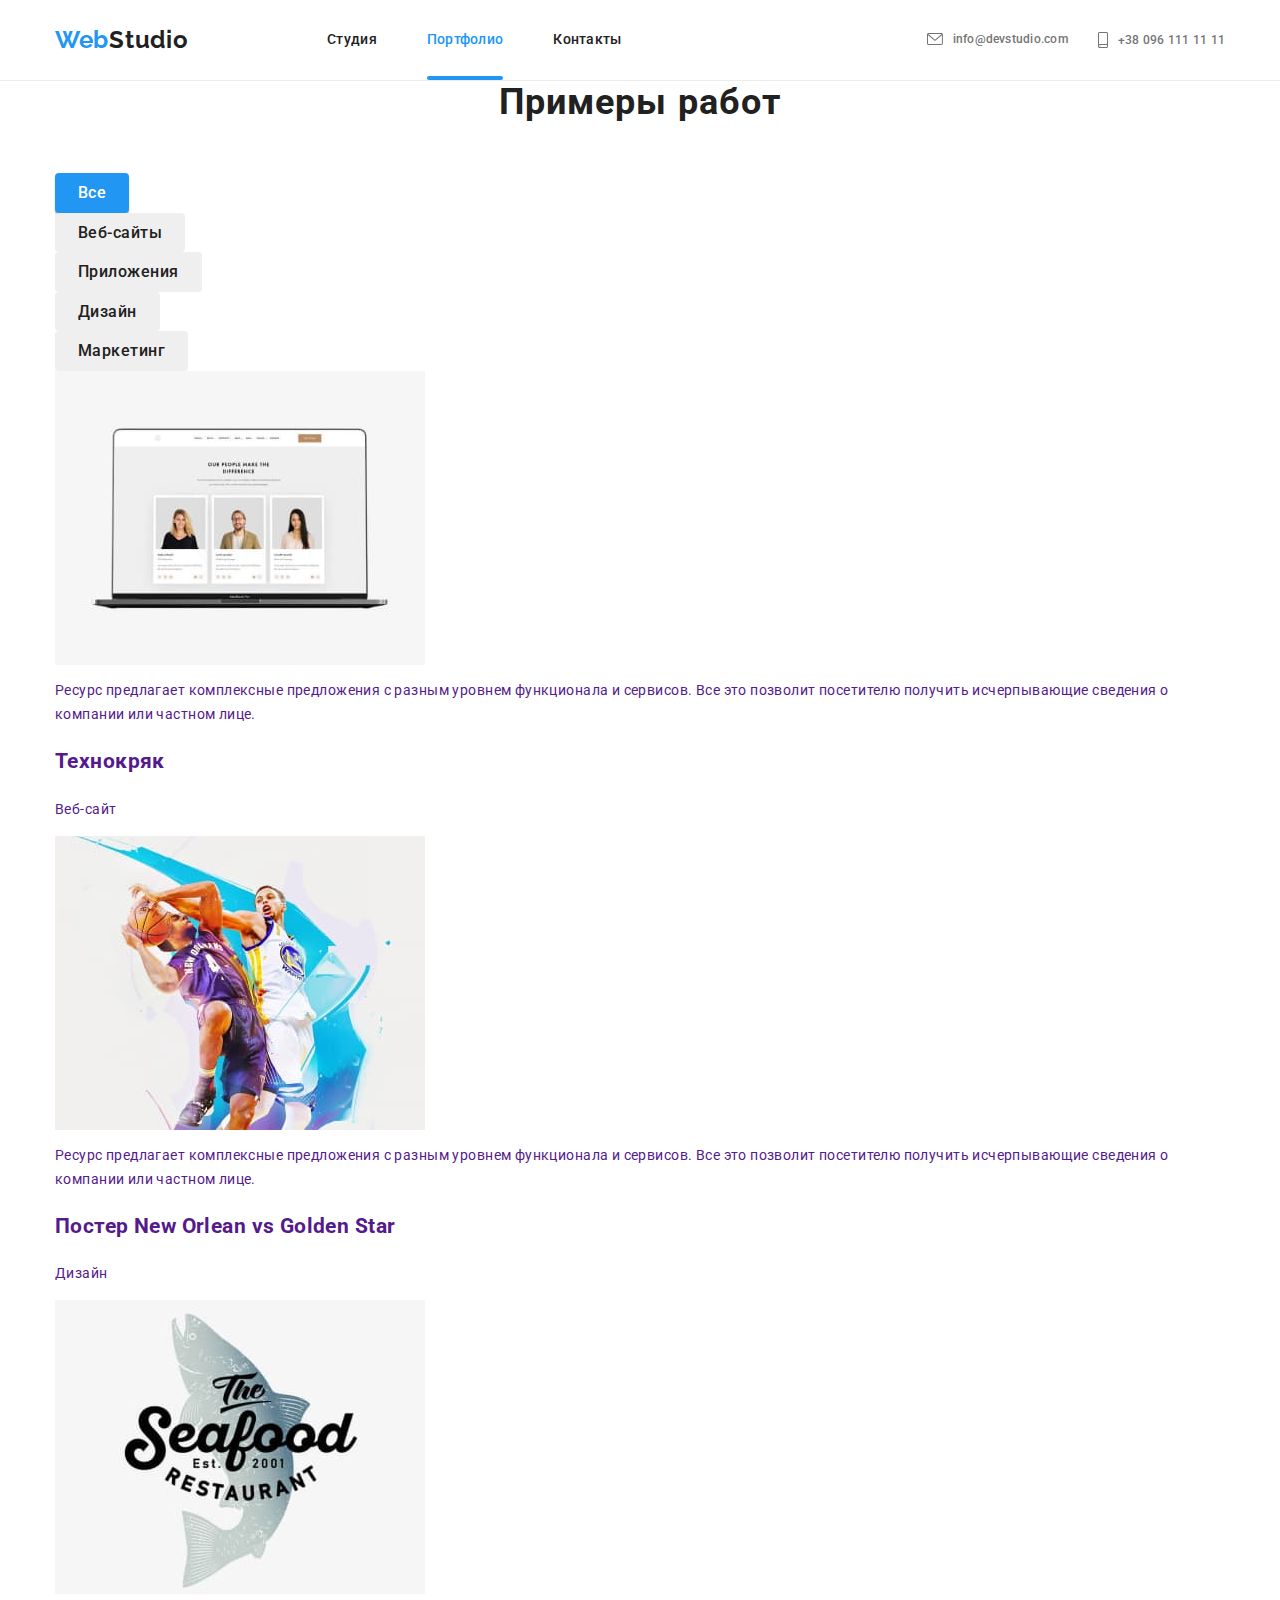
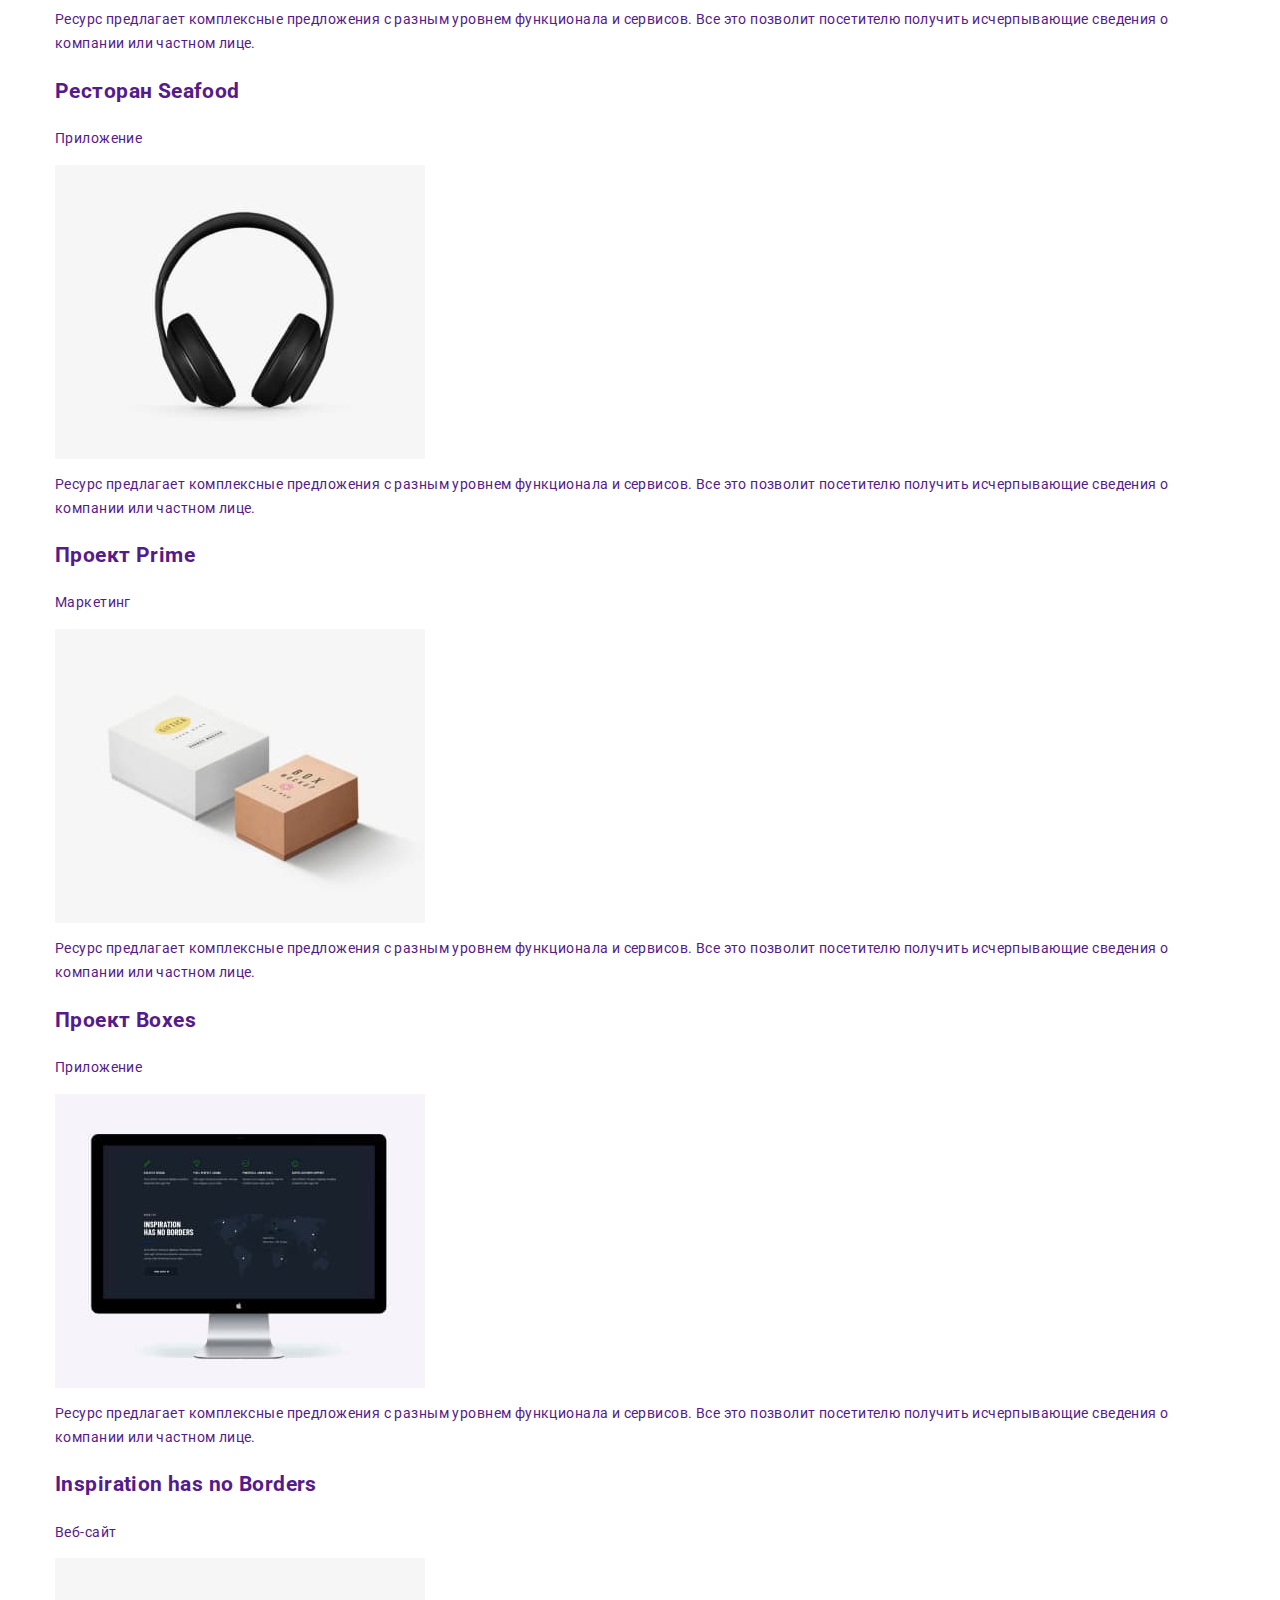
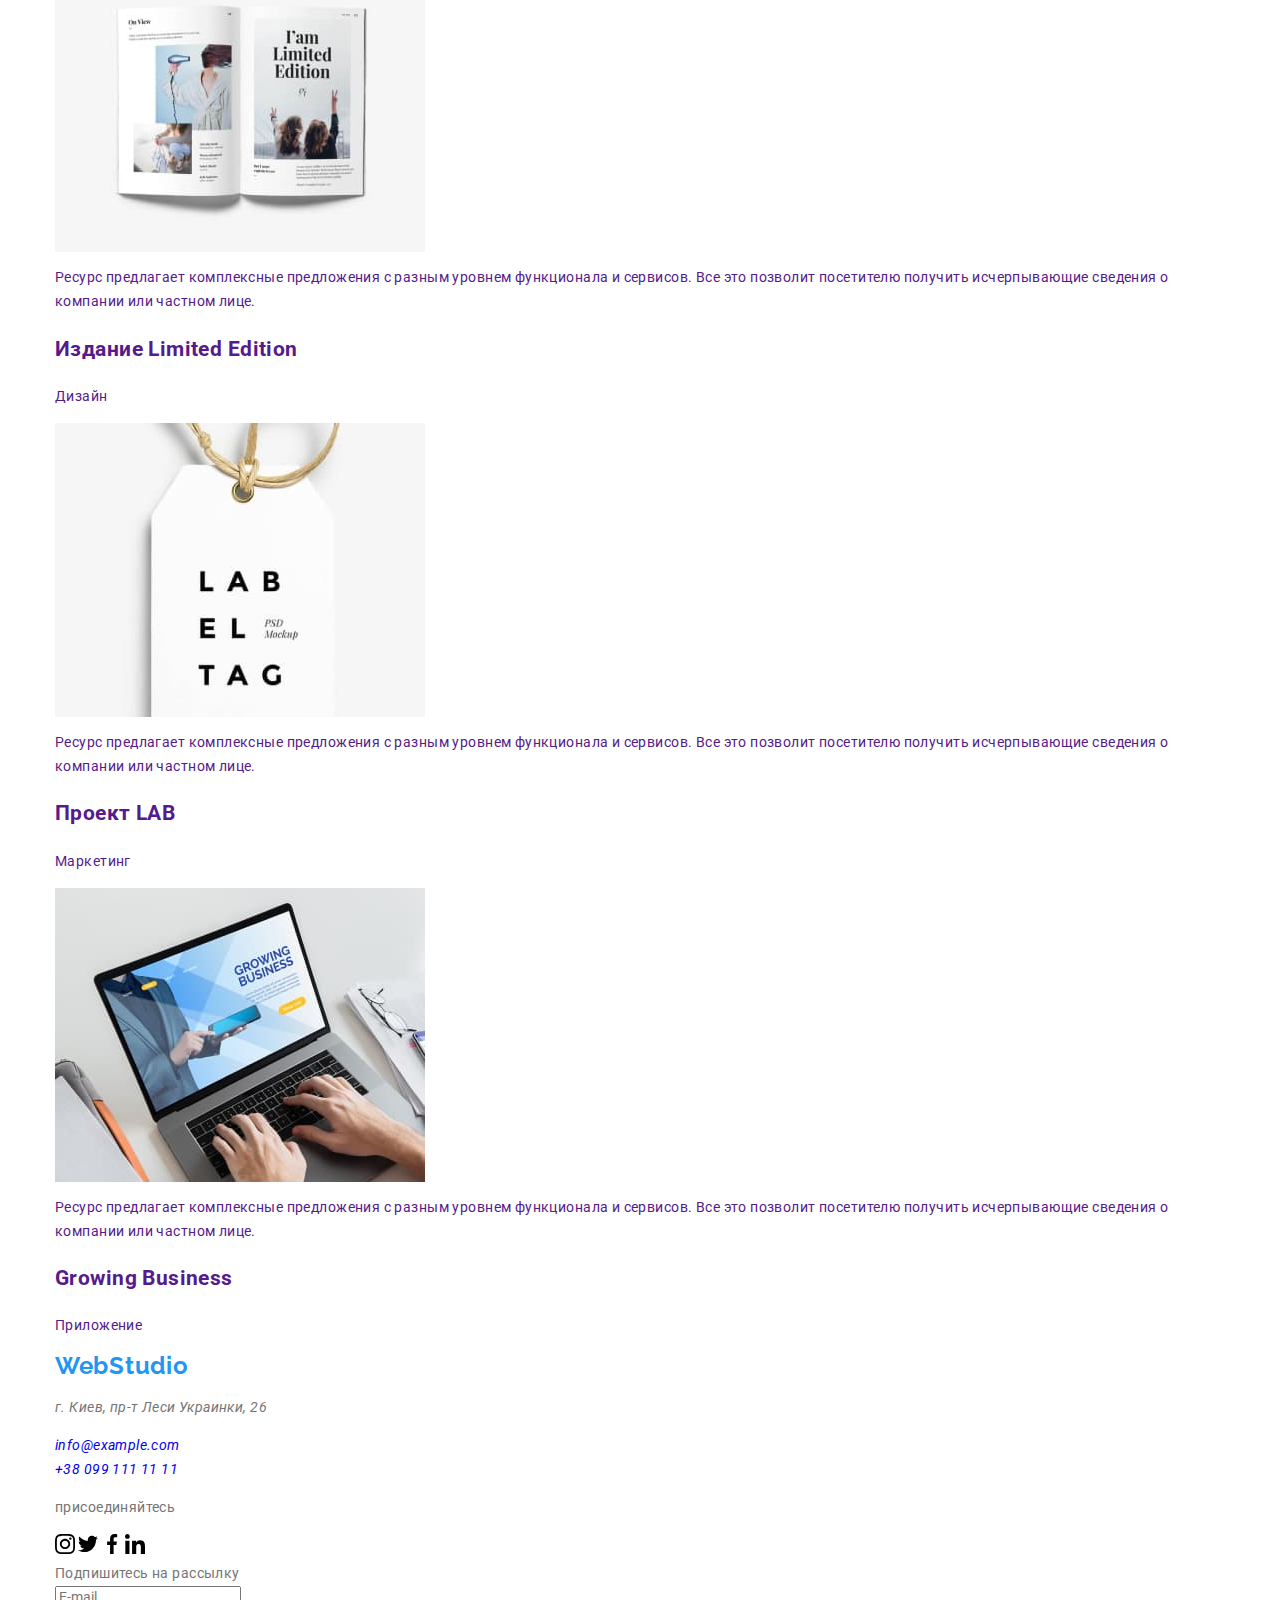
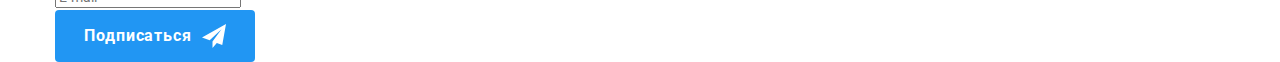
==== commit 2fece2a6: "Finisf header with adaptive. Start hero" ====
--- a/portfolio.html
+++ b/portfolio.html
@@ -20,38 +20,63 @@
   <body>
     <header class="header">
       <div class="container header__container">
-        <nav class="navigation">
-          <a href="#" class="logo">Web<span class="header__logo--brightness-theme">Studio</span></a>
-          <ul class="navigation__menu">
-            <li class="navigation__item">
-              <a href="./index.html" class="navigation__link">Студия</a>
-            </li>
-            <li class="navigation__item">
-              <a href="#" target="_self" class="navigation__link navigation__link--current"
-                >Портфолио</a
-              >
-            </li>
-            <li class="navigation__item"><a href="" class="navigation__link">Контакты</a></li>
-          </ul>
-        </nav>
-        <ul class="header__contacts">
-          <li class="header__item">
-            <a href="mailto:info@devstudio.com" class="header__link">
-              <svg class="header__icon" width="16px" height="12px">
-                <use href="./images/symbol-defs.svg#icon-envelope"></use>
-              </svg>
-              info@devstudio.com</a
-            >
-          </li>
-          <li class="header__item">
-            <a href="tel:+380961111111" class="header__link">
-              <svg class="header__icon" width="10px" height="16px">
-                <use href="./images/symbol-defs.svg#icon-smartphone"></use>
-              </svg>
-              +38 096 111 11 11</a
-            >
-          </li>
-        </ul>
+        <a href="#" class="logo">Web<span class="header__logo--brightness-theme">Studio</span></a>
+        <div class="header__menu" data-menu>
+          <nav class="navigation">
+            <ul class="navigation__menu">
+              <li class="navigation__item">
+                <a href="./index.html" class="navigation__link">Студия</a>
+              </li>
+              <li class="navigation__item">
+                <a href="#" target="_self" class="navigation__link navigation__link--current"
+                  >Портфолио</a
+                >
+              </li>
+              <li class="navigation__item"><a href="" class="navigation__link">Контакты</a></li>
+            </ul>
+          </nav>
+          <div class="header__menu--wrapper">
+            <ul class="header__contacts">
+              <li class="header__item">
+                <a href="tel:+380961111111" class="header__link header__link--tel">
+                  <svg class="header__icon" width="10px" height="16px">
+                    <use href="./images/symbol-defs.svg#icon-smartphone"></use>
+                  </svg>
+                  +38 096 111 11 11</a
+                >
+              </li>
+              <li class="header__item">
+                <a href="mailto:info@devstudio.com" class="header__link header__link--mail">
+                  <svg class="header__icon" width="16px" height="12px">
+                    <use href="./images/symbol-defs.svg#icon-envelope"></use>
+                  </svg>
+                  info@devstudio.com</a
+                >
+              </li>
+            </ul>
+            <ul class="header__social-list">
+              <li class="header__social-item">
+                <a class="header__social-link" href="">Instagram</a>
+              </li>
+              <li class="header__social-item">
+                <a class="header__social-link" href="">Twitter</a>
+              </li>
+              <li class="header__social-item">
+                <a class="header__social-link" href="">Facebook</a>
+              </li>
+              <li class="header__social-item">
+                <a class="header__social-link" href="">LinkedIn</a>
+              </li>
+            </ul>
+          </div>
+        </div>
+
+        <button class="switch" data-menu-button>
+          <svg width="40px" height="40px">
+            <use class="switch__menu" href="./images/symbol-defs.svg#icon-menu_40px"></use>
+            <use class="switch__close" href="./images/symbol-defs.svg#icon-close_40px"></use>
+          </svg>
+        </button>
       </div>
     </header>
     <main>
@@ -340,5 +365,7 @@
         </form>
       </div>
     </footer>
+
+    <script src="./js/mobile-menu.js"></script>
   </body>
 </html>
--- a/css/main.min.css
+++ b/css/main.min.css
@@ -1,2 +1,2 @@
-body{-webkit-box-sizing:border-box;box-sizing:border-box;font-family:"Roboto",sans-serif;font-size:14px;line-height:1.71;letter-spacing:.03em;color:#757575}ul{list-style:none;padding:0;margin:0}a{text-decoration:none}img{display:block}.container{margin:0 auto}@media screen and (min-width: 480px){.container{width:480px}}.heading{margin:0;margin-bottom:50px;text-align:center;color:#212121;font-weight:700;font-size:36px;line-height:1.17;letter-spacing:0.03em}.advantages__main-heading,.portfolio__main-headimg{position:absolute;white-space:nowrap;width:1px;height:1px;overflow:hidden;border:0;padding:0;clip:rect(0 0 0 0);-webkit-clip-path:inset(50%);clip-path:inset(50%);margin:-1px}.header{border-bottom:1px solid #ececec}.header__container{position:relative;display:-webkit-box;display:-ms-flexbox;display:flex;padding:10px 15px;-webkit-box-align:center;-ms-flex-align:center;align-items:center}.header__contacts{display:none}.header__item:not(:last-child){margin-right:50px}.header__link{display:-webkit-box;display:-ms-flexbox;display:flex;padding-top:32px;padding-bottom:32px;-webkit-box-align:center;-ms-flex-align:center;align-items:center;color:#757575;font-weight:500;line-height:1.14;letter-spacing:0.02em;-webkit-transition-property:color;transition-property:color;-webkit-transition-duration:250ms;transition-duration:250ms;-webkit-transition-timing-function:cubic-bezier(0.4, 0, 0.2, 1);transition-timing-function:cubic-bezier(0.4, 0, 0.2, 1)}.header__link:hover,.header__link:focus{color:#2196f3}.header__icon{margin-right:10px;fill:currentColor}.logo{display:block;color:#2196f3;font-family:"Raleway",sans-serif;font-weight:700;font-size:24px;line-height:1.17;letter-spacing:0.03em;text-decoration:none}@media screen and (min-width: 768px) and (max-width: 1199px){.logo{margin-right:88px}}@media screen and (min-width: 1200px){.logo{margin-right:93px;font-size:26px;line-height:1.2}}.header__logo--brightness-theme{color:#212121}.footer__logo--brightness-theme{color:#fff}.navigation{display:-webkit-box;display:-ms-flexbox;display:flex;-webkit-box-align:center;-ms-flex-align:center;align-items:center}.navigation__menu{display:none;position:absolute;top:100%;left:0;width:100%}.navigation__menu.is-open{display:block;background-color:#fff}@media screen and (min-width: 768px){.navigation__menu{display:-webkit-box;display:-ms-flexbox;display:flex}}.navigation__switch{margin-left:auto;border:none;background-color:transparent}.navigation__switch.is-open .navigation__icon-close{display:block}.navigation__switch.is-open .navigation__icon-menu{display:none}@media screen and (min-width: 768px){.navigation__switch{display:none}}.navigation__icon-close{display:none}.navigation__link{display:block;color:#212121;font-weight:500;line-height:1.18;letter-spacing:0.02em;-webkit-transition-property:color;transition-property:color;-webkit-transition-duration:250ms;transition-duration:250ms;-webkit-transition-timing-function:cubic-bezier(0.4, 0, 0.2, 1);transition-timing-function:cubic-bezier(0.4, 0, 0.2, 1)}.navigation__link:not(:last-child){margin-bottom:32px}.navigation__link:hover,.navigation__link:focus{color:#2196f3}.hero{max-width:1600px;padding-top:200px;padding-bottom:200px;margin-left:auto;margin-right:auto;background-image:-webkit-gradient(linear, left top, right top, from(rgba(47,48,58,0.4)), to(rgba(47,48,58,0.4))),url(../images/bg-img-main-page.jpg);background-image:linear-gradient(to right, rgba(47,48,58,0.4), rgba(47,48,58,0.4)),url(../images/bg-img-main-page.jpg);background-color:#2f303a;background-repeat:no-repeat;background-position:center;background-size:cover}.hero__container{text-align:center}.hero__heading{margin:0px 0px 30px 0px;color:#fff;font-weight:900;font-size:44px;line-height:1.36;text-align:center;letter-spacing:0.06em;text-transform:uppercase}.button{min-width:200px;padding-top:9px;padding-bottom:9px;cursor:pointer;font-family:inherit;font-weight:700;font-size:16px;line-height:1.88;letter-spacing:0.06em;color:#fff;background-color:#2196f3;border:1px solid transparent;border-radius:4px;-webkit-transition-property:background;transition-property:background;-webkit-transition-duration:250ms;transition-duration:250ms;-webkit-transition-timing-function:cubic-bezier(0.4, 0, 0.2, 1);transition-timing-function:cubic-bezier(0.4, 0, 0.2, 1)}.button:hover,.button:focus{background:#188ce8}.form-connection__button{display:-webkit-box;display:-ms-flexbox;display:flex;-webkit-box-align:center;-ms-flex-align:center;align-items:center;-webkit-box-pack:center;-ms-flex-pack:center;justify-content:center}.form-connection__button--icon{margin-left:10px}.modal__button{display:block;margin:0 auto;-webkit-box-shadow:0px 4px 4px rgba(0,0,0,0.15);box-shadow:0px 4px 4px rgba(0,0,0,0.15)}.filter__button{padding:6px 22px;color:#212121;font-family:inherit;font-style:inherit;font-weight:500;font-size:16px;line-height:1.6;letter-spacing:0.03em;cursor:pointer;border:1px solid transparent;border-radius:4px;-webkit-transition-property:color,background-color,-webkit-box-shadow;transition-property:color,background-color,-webkit-box-shadow;transition-property:color,background-color,box-shadow;transition-property:color,background-color,box-shadow,-webkit-box-shadow;-webkit-transition-duration:250ms;transition-duration:250ms;-webkit-transition-timing-function:cubic-bezier(0.4, 0, 0.2, 1);transition-timing-function:cubic-bezier(0.4, 0, 0.2, 1)}.filter__button:hover,.filter__button:focus,.filter__button.filter__button--current{color:#fff;background-color:#2196f3;-webkit-box-shadow:0px 3px 1px rgba(0,0,0,0.1),0px 1px 2px rgba(0,0,0,0.08),0px 2px 2px rgba(0,0,0,0.12);box-shadow:0px 3px 1px rgba(0,0,0,0.1),0px 1px 2px rgba(0,0,0,0.08),0px 2px 2px rgba(0,0,0,0.12)}.advantages{padding-top:94px;padding-bottom:94px}.advantages__list{display:-webkit-box;display:-ms-flexbox;display:flex;margin-left:-30px}.advantages__item{-ms-flex-preferred-size:calc((100% - 90px) / 4);flex-basis:calc((100% - 90px) / 4);margin-left:30px}.advantages__wrapper{display:-webkit-box;display:-ms-flexbox;display:flex;-webkit-box-align:center;-ms-flex-align:center;align-items:center;-webkit-box-pack:center;-ms-flex-pack:center;justify-content:center;height:120px;margin-bottom:30px;background-color:#f5f4fa;border-radius:4px}.advantages__heading{margin-bottom:10px;text-align:left;color:#212121;font-size:14px;line-height:1.14;text-transform:uppercase}.advantages__text{margin:0}.our-doing{padding-bottom:94px}.our-doing__list{display:-webkit-box;display:-ms-flexbox;display:flex;margin-left:-30px}.our-doing__item{margin-left:30px;-ms-flex-preferred-size:calc((100% - 60px) / 3);flex-basis:calc((100% - 60px) / 3)}.our-doing__link{position:relative;display:block;-webkit-box-sizing:content-box;box-sizing:content-box}.our-doing__description{position:absolute;bottom:0;left:0;width:100%;margin:0;padding-top:27px;padding-bottom:27px;font-style:normal;font-weight:700;line-height:1.14;text-align:center;text-transform:uppercase;color:#fff;background:rgba(47,48,58,0.8)}.our-team{padding-top:94px;padding-bottom:94px;background-color:#f5f4fa}.our-team__list{display:-webkit-box;display:-ms-flexbox;display:flex;margin-left:-30px}.employee-card{display:block;margin-left:30px;-ms-flex-preferred-size:calc((100% - 90px) / 4);flex-basis:calc((100% - 90px) / 4);-webkit-box-shadow:0px 1px 3px rgba(0,0,0,0.12),0px 1px 1px rgba(0,0,0,0.14),0px 2px 1px rgba(0,0,0,0.2);box-shadow:0px 1px 3px rgba(0,0,0,0.12),0px 1px 1px rgba(0,0,0,0.14),0px 2px 1px rgba(0,0,0,0.2);border-radius:0px 0px 4px 4px}.employee-card__member{margin-bottom:10px;font-weight:500;font-size:16px;line-height:1.19;text-align:center}.employee-card__wrapper{padding-top:30px;padding-bottom:30px;background-color:#fff}.employee-card__position{padding:0;margin-left:0;margin-right:0;margin-top:0;margin-bottom:16px;text-align:center;font-size:16px;line-height:1.19}.employee-card__social-block{display:-webkit-box;display:-ms-flexbox;display:flex;-webkit-box-pack:center;-ms-flex-pack:center;justify-content:center}.employee-card__link{display:-webkit-box;display:-ms-flexbox;display:flex;width:44px;height:44px;-webkit-box-pack:center;-ms-flex-pack:center;justify-content:center;-webkit-box-align:center;-ms-flex-align:center;align-items:center;fill:#afb1b8;border-radius:50%;-webkit-transition-property:fill,background-color;transition-property:fill,background-color;-webkit-transition-duration:250ms;transition-duration:250ms;-webkit-transition-timing-function:cubic-bezier(0.4, 0, 0.2, 1);transition-timing-function:cubic-bezier(0.4, 0, 0.2, 1)}.employee-card__link:hover,.employee-card__link:focus{background-color:#2196f3;fill:#fff}.employee-card__link:not(:last-child){margin-right:10px}.clients{padding-top:94px;padding-bottom:94px}.clients-list{display:-webkit-box;display:-ms-flexbox;display:flex;-ms-flex-wrap:wrap;flex-wrap:wrap;margin-left:-30px;margin-top:-30px}.clients-list__item{-ms-flex-preferred-size:calc((100% - 180px) / 6);flex-basis:calc((100% - 180px) / 6);margin-left:30px;margin-top:30px}.clients-list__link{display:-webkit-box;display:-ms-flexbox;display:flex;height:92px;-webkit-box-pack:center;-ms-flex-pack:center;justify-content:center;-webkit-box-align:center;-ms-flex-align:center;align-items:center;background-position:center;border:1px solid #afb1b8;border-radius:4px;fill:#afb1b8;-webkit-transition-property:border-color,fill;transition-property:border-color,fill;-webkit-transition-duration:250ms;transition-duration:250ms;-webkit-transition-timing-function:cubic-bezier(0.4, 0, 0.2, 1);transition-timing-function:cubic-bezier(0.4, 0, 0.2, 1)}.clients-list__link:hover,.clients-list__link:focus{border-color:#2196f3;fill:#2196f3}.footer{background-color:#2f303a;padding-top:60px;padding-bottom:60px}.footer__container{display:-webkit-box;display:-ms-flexbox;display:flex}.footer__physical-address{margin-top:0;margin-bottom:9px;min-width:231px;font-style:normal;color:#fff}.footer__item:not(:last-child){margin-bottom:9px}.footer__link{color:rgba(255,255,255,0.6);font-style:normal;-webkit-transition-property:color;transition-property:color;-webkit-transition-duration:250ms;transition-duration:250ms;-webkit-transition-timing-function:cubic-bezier(0.4, 0, 0.2, 1);transition-timing-function:cubic-bezier(0.4, 0, 0.2, 1)}.footer__link:hover,.footer__link:focus{color:#2196f3}.social-block{margin-left:70px;padding-top:12px}.social-block__urge{margin-top:0;margin-bottom:20px;color:#fff;font-weight:700;line-height:1.14;text-transform:uppercase}.social-block__wrapper{display:-webkit-box;display:-ms-flexbox;display:flex;-webkit-box-pack:center;-ms-flex-pack:center;justify-content:center}.social-block__link{display:-webkit-box;display:-ms-flexbox;display:flex;width:44px;height:44px;-webkit-box-pack:center;-ms-flex-pack:center;justify-content:center;-webkit-box-align:center;-ms-flex-align:center;align-items:center;background-color:rgba(255,255,255,0.1);fill:#fff;border-radius:50%;-webkit-transition-property:background-color;transition-property:background-color;-webkit-transition-duration:250ms;transition-duration:250ms;-webkit-transition-timing-function:cubic-bezier(0.4, 0, 0.2, 1);transition-timing-function:cubic-bezier(0.4, 0, 0.2, 1)}.social-block__link:hover,.social-block__link:focus{background-color:#2196f3}.social-block__link:not(:last-child){margin-right:10px}.form-connection{margin-left:93px;padding-top:12px;color:#fff;font-weight:700;line-height:1.14;text-transform:uppercase}.form-connection__label{display:block;margin-bottom:20px}.form-connection__wrapper{display:-webkit-box;display:-ms-flexbox;display:flex}.form-connection__input{margin-right:12px;min-width:360px;padding:15px 0px 15px 16px;font-weight:400;font-size:16px;line-height:1.25;letter-spacing:0.03em;color:rgba(255,255,255,0.6);background-color:transparent;border-radius:4px;border:1px solid rgba(255,255,255,0.3);outline:none;-webkit-transition-property:border-color;transition-property:border-color;-webkit-transition-duration:250ms;transition-duration:250ms;-webkit-transition-timing-function:cubic-bezier(0.4, 0, 0.2, 1);transition-timing-function:cubic-bezier(0.4, 0, 0.2, 1)}.form-connection__input:focus{border-color:#2196f3}.form-connection__input::-webkit-input-placeholder{font-weight:400;font-size:16px;line-height:1.25;letter-spacing:0.03em;color:rgba(255,255,255,0.6)}.form-connection__input:-ms-input-placeholder{font-weight:400;font-size:16px;line-height:1.25;letter-spacing:0.03em;color:rgba(255,255,255,0.6)}.form-connection__input::-ms-input-placeholder{font-weight:400;font-size:16px;line-height:1.25;letter-spacing:0.03em;color:rgba(255,255,255,0.6)}.form-connection__input::placeholder{font-weight:400;font-size:16px;line-height:1.25;letter-spacing:0.03em;color:rgba(255,255,255,0.6)}.backdrop{position:fixed;top:0;left:0;width:100%;height:100%;background-color:rgba(0,0,0,0.2);-webkit-transform:scale(1);transform:scale(1);-webkit-transition-property:opacity,visibility,-webkit-transform;transition-property:opacity,visibility,-webkit-transform;transition-property:opacity,transform,visibility;transition-property:opacity,transform,visibility,-webkit-transform;-webkit-transition-duration:250ms;transition-duration:250ms;-webkit-transition-timing-function:cubic-bezier(0.4, 0, 0.2, 1);transition-timing-function:cubic-bezier(0.4, 0, 0.2, 1)}.backdrop.is-hidden{opacity:0;pointer-events:none;visibility:hidden;-webkit-transform:scale(0.3);transform:scale(0.3)}.modal{position:absolute;top:50%;left:50%;-webkit-transform:translate(-50%, -50%);transform:translate(-50%, -50%);width:528px;height:581px;padding:40px;background-color:#fff}.modal__close{position:absolute;display:-webkit-box;display:-ms-flexbox;display:flex;width:30px;height:30px;top:8px;right:8px;padding:0;-webkit-box-pack:center;-ms-flex-pack:center;justify-content:center;-webkit-box-align:center;-ms-flex-align:center;align-items:center;cursor:pointer;border-radius:50%;border:1px solid rgba(0,0,0,0.1);background:#fff;-webkit-transition-property:fill;transition-property:fill;-webkit-transition-duration:250ms;transition-duration:250ms;-webkit-transition-timing-function:cubic-bezier(0.4, 0, 0.2, 1);transition-timing-function:cubic-bezier(0.4, 0, 0.2, 1)}.modal__close:hover,.modal__close:focus{fill:#2196f3;outline:none}.modal__urge{display:block;margin-top:0;margin-bottom:12px;font-weight:700;font-size:20px;line-height:1.15;text-align:center;letter-spacing:0.03em;color:#212121}.modal__form-fild{margin-bottom:10px;display:-webkit-box;display:-ms-flexbox;display:flex;-webkit-box-orient:vertical;-webkit-box-direction:normal;-ms-flex-direction:column;flex-direction:column;position:relative}.modal__label{margin-bottom:4px;font-size:12px;line-height:1.17;letter-spacing:0.01em}.modal__input{padding-left:42px;min-height:40px;border:1px solid rgba(33,33,33,0.2);border-radius:4px;-webkit-transition-property:border-color;transition-property:border-color;-webkit-transition-duration:250ms;transition-duration:250ms;-webkit-transition-timing-function:cubic-bezier(0.4, 0, 0.2, 1);transition-timing-function:cubic-bezier(0.4, 0, 0.2, 1)}.modal__input:focus{border-color:#2196f3;outline:none}.modal__icon{left:15px;top:29px;position:absolute;-webkit-transition-property:fill;transition-property:fill;-webkit-transition-duration:250ms;transition-duration:250ms;-webkit-transition-timing-function:cubic-bezier(0.4, 0, 0.2, 1);transition-timing-function:cubic-bezier(0.4, 0, 0.2, 1)}.modal__input:focus+.modal__icon{fill:#2196f3}.modal__form-fild--add-comment{margin-bottom:25px}.modal__textarea{width:100%;max-height:120px;padding:12px 16px;resize:none;font-size:12px;line-height:1.17;letter-spacing:0.01em;color:rgba(117,117,117,0.5);border:1px solid rgba(33,33,33,0.2);border-radius:4px;-webkit-transition-property:border-color;transition-property:border-color;-webkit-transition-duration:250ms;transition-duration:250ms;-webkit-transition-timing-function:cubic-bezier(0.4, 0, 0.2, 1);transition-timing-function:cubic-bezier(0.4, 0, 0.2, 1)}.modal__textarea:focus{border-color:#2196f3;outline:none}.acceptance-box{margin-bottom:30px}.acceptance-box__label{position:relative;display:-webkit-box;display:-ms-flexbox;display:flex;-webkit-box-align:center;-ms-flex-align:center;align-items:center}.acceptance-box__input{-webkit-appearance:none;-moz-appearance:none;appearance:none;position:absolute}.acceptance-box__svg{margin-right:8px}.acceptance-box__svg--checked{position:absolute;top:50%;left:0;opacity:0;-webkit-transform:translateY(-50%);transform:translateY(-50%);-webkit-transition-property:opacity;transition-property:opacity;-webkit-transition-duration:250ms;transition-duration:250ms;-webkit-transition-timing-function:cubic-bezier(0.4, 0, 0.2, 1);transition-timing-function:cubic-bezier(0.4, 0, 0.2, 1)}.acceptance-box__input:checked ~ .acceptance-box__svg--checked{opacity:1}.acceptance-box__svg--non-checked{-webkit-transition-property:opacity,fill;transition-property:opacity,fill;-webkit-transition-duration:250ms;transition-duration:250ms;-webkit-transition-timing-function:cubic-bezier(0.4, 0, 0.2, 1);transition-timing-function:cubic-bezier(0.4, 0, 0.2, 1)}.acceptance-box__input:checked+.acceptance-box__svg--non-checked{opacity:0}.acceptance-box__input:focus+.acceptance-box__svg--non-checked{fill:#2196f3}.acceptance-box__link{color:#2196f3;margin-left:3px;-webkit-text-decoration-line:underline;text-decoration-line:underline}.acceptance-box__link:hover{-webkit-text-decoration-line:none;text-decoration-line:none}.portfolio{padding-top:94px;padding-bottom:94px}.filter{display:-webkit-box;display:-ms-flexbox;display:flex;margin-bottom:50px;-webkit-box-pack:center;-ms-flex-pack:center;justify-content:center}.filter__item:not(:last-child){margin-right:8px}.examples{display:-webkit-box;display:-ms-flexbox;display:flex;-ms-flex-wrap:wrap;flex-wrap:wrap;margin-top:-30px;margin-left:-30px}.examples__item{display:block;-ms-flex-preferred-size:calc((100% - 90px) / 3);flex-basis:calc((100% - 90px) / 3);margin-left:30px;margin-top:30px}.examples__link{display:block;text-decoration:none;-webkit-transition-property:-webkit-box-shadow;transition-property:-webkit-box-shadow;transition-property:box-shadow;transition-property:box-shadow, -webkit-box-shadow;-webkit-transition-duration:250ms;transition-duration:250ms;-webkit-transition-timing-function:cubic-bezier(0.4, 0, 0.2, 1);transition-timing-function:cubic-bezier(0.4, 0, 0.2, 1)}.examples__link:hover,.examples__link:focus{-webkit-box-shadow:0px 1px 1px rgba(0,0,0,0.12),0px 4px 4px rgba(0,0,0,0.06),1px 4px 6px rgba(0,0,0,0.16);box-shadow:0px 1px 1px rgba(0,0,0,0.12),0px 4px 4px rgba(0,0,0,0.06),1px 4px 6px rgba(0,0,0,0.16)}.examples__thumb{position:relative;overflow:hidden;-webkit-box-align:center;-ms-flex-align:center;align-items:center}.examples__img{display:block;width:100%}.examples__description-wrapper{display:-webkit-box;display:-ms-flexbox;display:flex;position:absolute;height:100%;top:0;left:0;margin:0;padding-left:24px;padding-right:24px;-webkit-box-align:center;-ms-flex-align:center;align-items:center;background:rgba(33,150,243,0.9);-webkit-transform:translateY(102%);transform:translateY(102%);-webkit-transition-property:opacity,-webkit-transform;transition-property:opacity,-webkit-transform;transition-property:opacity,transform;transition-property:opacity,transform,-webkit-transform;-webkit-transition-duration:250ms;transition-duration:250ms;-webkit-transition-timing-function:cubic-bezier(0.4, 0, 0.2, 1);transition-timing-function:cubic-bezier(0.4, 0, 0.2, 1)}.examples__link:hover .examples__description-wrapper,.examples__link:focus .examples__description-wrapper{opacity:1;-webkit-transform:translateY(0);transform:translateY(0)}.examples__description{margin:0;color:#fff;font-size:18px;line-height:1.55}.examples__wrapper{padding-top:20px;padding-left:24px;padding-bottom:20px;padding-right:24px;border-bottom:1px solid #eee;border-left:1px solid #eee;border-right:1px solid #eee}.examples__heading{margin-top:0;margin-bottom:4px;text-align:left;color:#212121;font-size:18px;line-height:2;letter-spacing:0.06em}.examples__work-type{margin:0;font-family:"Roboto",sans-serif;color:#757575;font-size:16px;line-height:1.88;letter-spacing:0.03em}
+body{-webkit-box-sizing:border-box;box-sizing:border-box;font-family:"Roboto",sans-serif;font-size:14px;line-height:1.71;letter-spacing:.03em;color:#757575}ul{list-style:none;padding:0;margin:0}a{text-decoration:none}img{display:block}.container{margin:0 auto;padding-left:15px;padding-right:15px}@media screen and (min-width: 480px){.container{width:480px}}@media screen and (min-width: 768px){.container{width:768px}}@media screen and (min-width: 1200px){.container{width:1200px}}.heading{margin:0;margin-bottom:50px;text-align:center;color:#212121;font-weight:700;font-size:36px;line-height:1.17;letter-spacing:0.03em}.header{border-bottom:1px solid #ececec}@media screen and (max-width: 767px){.header{padding-top:16px;padding-bottom:16px}}@media screen and (min-width: 768px){.header{display:-webkit-box;display:-ms-flexbox;display:flex;-webkit-box-align:center;-ms-flex-align:center;align-items:center;height:81px}}.header__container{position:relative}@media screen and (min-width: 768px){.header__container{display:-webkit-box;display:-ms-flexbox;display:flex;-webkit-box-align:center;-ms-flex-align:center;align-items:center;-webkit-box-pack:justify;-ms-flex-pack:justify;justify-content:space-between}}@media screen and (max-width: 767px){.header__contacts{margin-bottom:64px}}@media screen and (min-width: 768px){.header__contacts{display:-webkit-box;display:-ms-flexbox;display:flex;-webkit-box-orient:vertical;-webkit-box-direction:reverse;-ms-flex-direction:column-reverse;flex-direction:column-reverse}}@media screen and (min-width: 1200px){.header__contacts{-webkit-box-orient:horizontal;-webkit-box-direction:reverse;-ms-flex-direction:row-reverse;flex-direction:row-reverse}}@media screen and (max-width: 767px){.header__item:not(:last-child){margin-bottom:32px}}@media screen and (min-width: 768px) and (max-width: 1199px){.header__item:not(:first-child){margin-bottom:10px}}@media screen and (min-width: 1200px){.header__item:not(:first-child){margin-right:30px}}.header__link{display:-webkit-box;display:-ms-flexbox;display:flex;-webkit-box-align:center;-ms-flex-align:center;align-items:center;font-weight:500;letter-spacing:0.02em;color:#757575;-webkit-transition-property:color;transition-property:color;-webkit-transition-duration:250ms;transition-duration:250ms;-webkit-transition-timing-function:cubic-bezier(0.4, 0, 0.2, 1);transition-timing-function:cubic-bezier(0.4, 0, 0.2, 1)}.header__link:hover,.header__link:focus{color:#2196f3}@media screen and (min-width: 768px){.header__link{font-size:12px;line-height:1.17}}@media screen and (max-width: 767px){.header__link.header__link--tel{font-size:34px;line-height:1.18;letter-spacing:0.02em;color:#2196f3}.header__link.header__link--mail{font-size:24px;line-height:1.17;letter-spacing:0.02em;color:inherit}}.header__icon{fill:currentColor}@media screen and (max-width: 767px){.header__icon{display:none}}@media screen and (min-width: 768px){.header__icon{margin-right:8px}}@media screen and (min-width: 1200px){.header__icon{margin-right:10px}}@media screen and (max-width: 767px){.header__menu{display:none}.header__menu.is-open{display:-webkit-box;display:-ms-flexbox;display:flex;-webkit-box-orient:vertical;-webkit-box-direction:normal;-ms-flex-direction:column;flex-direction:column;-webkit-box-pack:justify;-ms-flex-pack:justify;justify-content:space-between;position:absolute;top:0;left:0;width:100%;height:100vh;padding-top:48px;padding-bottom:48px;padding-left:40px;background-color:#fff}}@media screen and (min-width: 768px){.header__menu{display:-webkit-box;display:-ms-flexbox;display:flex;-webkit-box-pack:justify;-ms-flex-pack:justify;justify-content:space-between;-webkit-box-align:center;-ms-flex-align:center;align-items:center}}.logo{font-family:"Raleway",sans-serif;font-weight:700;font-size:24px;line-height:1.17;letter-spacing:0.03em;color:#2196f3}.header__logo--brightness-theme{color:#212121}@media screen and (min-width: 768px){.navigation{margin-right:84px}}@media screen and (min-width: 1200px){.navigation{margin-right:305px}}@media screen and (min-width: 768px){.navigation__menu{display:-webkit-box;display:-ms-flexbox;display:flex}}@media screen and (max-width: 767px){.navigation__item:not(:last-child){margin-bottom:32px}}@media screen and (min-width: 768px){.navigation__item:not(:last-child){margin-right:50px}}.navigation__link{font-weight:500;font-size:40px;line-height:1.18;letter-spacing:0.02em;color:#212121;-webkit-transition-property:color;transition-property:color;-webkit-transition-duration:250ms;transition-duration:250ms;-webkit-transition-timing-function:cubic-bezier(0.4, 0, 0.2, 1);transition-timing-function:cubic-bezier(0.4, 0, 0.2, 1)}.navigation__link:hover,.navigation__link:focus{color:#2196f3}@media screen and (min-width: 768px){.navigation__link{padding-top:32px;padding-bottom:32px;font-size:14px;line-height:1.14}}.navigation__link--current{position:relative;color:#2196f3}@media screen and (max-width: 767px){.navigation__link--current{padding-bottom:4px}}@media screen and (min-width: 768px){.navigation__link--current::after{content:'';position:absolute;bottom:-1px;left:0;width:100%;height:4px;background-color:#2196f3;border-radius:2px}}@media screen and (min-width: 1200px){.navigation__link--current{bottom:0px}}.header__social-list{display:-webkit-box;display:-ms-flexbox;display:flex}@media screen and (min-width: 768px){.header__social-list{display:none}}.header__social-item{display:-webkit-box;display:-ms-flexbox;display:flex}.header__social-item:not(:last-child){margin-right:10px}.header__social-item:not(:last-child)::after{content:'';margin-left:10px;display:block;height:100%;width:1px;background-color:rgba(33,33,33,0.2)}.header__social-link{font-weight:500;font-size:18px;line-height:1.22;letter-spacing:0.02em;color:#2196f3}.switch{position:absolute;top:-6px;right:0;z-index:1;border:none;background-color:transparent;-webkit-transition-property:fill;transition-property:fill;-webkit-transition-duration:250ms;transition-duration:250ms;-webkit-transition-timing-function:cubic-bezier(0.4, 0, 0.2, 1);transition-timing-function:cubic-bezier(0.4, 0, 0.2, 1)}.switch.is-open .switch__close{display:block}.switch.is-open .switch__menu{display:none}.switch:hover,.switch:focus{fill:#2196f3}@media screen and (min-width: 768px){.switch{display:none}}.switch__close{display:none}.hero{padding-top:118px;padding-bottom:118px;background-color:#2f303a}.hero__container{text-align:center}.hero__heading{text-align:center;margin-top:0;margin-bottom:30px;font-weight:900;font-size:26px;line-height:1.62;letter-spacing:0.06em;text-transform:uppercase;color:#fff}@media screen and (min-width: 1200px){.hero__heading{font-size:44px;line-height:1.36}}.button{min-width:200px;padding-top:10px;padding-bottom:10px;cursor:pointer;font-family:inherit;font-weight:700;font-size:16px;line-height:1.88;letter-spacing:0.06em;color:#fff;background-color:#2196f3;border:1px solid transparent;border-radius:4px;-webkit-transition-property:background;transition-property:background;-webkit-transition-duration:250ms;transition-duration:250ms;-webkit-transition-timing-function:cubic-bezier(0.4, 0, 0.2, 1);transition-timing-function:cubic-bezier(0.4, 0, 0.2, 1)}.button:hover,.button:focus{background:#188ce8}.form-connection__button{display:-webkit-box;display:-ms-flexbox;display:flex;-webkit-box-align:center;-ms-flex-align:center;align-items:center;-webkit-box-pack:center;-ms-flex-pack:center;justify-content:center}.form-connection__button--icon{margin-left:10px}.modal__button{display:block;margin:0 auto;-webkit-box-shadow:0px 4px 4px rgba(0,0,0,0.15);box-shadow:0px 4px 4px rgba(0,0,0,0.15)}.filter__button{padding:6px 22px;color:#212121;font-family:inherit;font-style:inherit;font-weight:500;font-size:16px;line-height:1.6;letter-spacing:0.03em;cursor:pointer;border:1px solid transparent;border-radius:4px;-webkit-transition-property:color,background-color,-webkit-box-shadow;transition-property:color,background-color,-webkit-box-shadow;transition-property:color,background-color,box-shadow;transition-property:color,background-color,box-shadow,-webkit-box-shadow;-webkit-transition-duration:250ms;transition-duration:250ms;-webkit-transition-timing-function:cubic-bezier(0.4, 0, 0.2, 1);transition-timing-function:cubic-bezier(0.4, 0, 0.2, 1)}.filter__button:hover,.filter__button:focus,.filter__button.filter__button--current{color:#fff;background-color:#2196f3;-webkit-box-shadow:0px 3px 1px rgba(0,0,0,0.1),0px 1px 2px rgba(0,0,0,0.08),0px 2px 2px rgba(0,0,0,0.12);box-shadow:0px 3px 1px rgba(0,0,0,0.1),0px 1px 2px rgba(0,0,0,0.08),0px 2px 2px rgba(0,0,0,0.12)}
 /*# sourceMappingURL=main.min.css.map */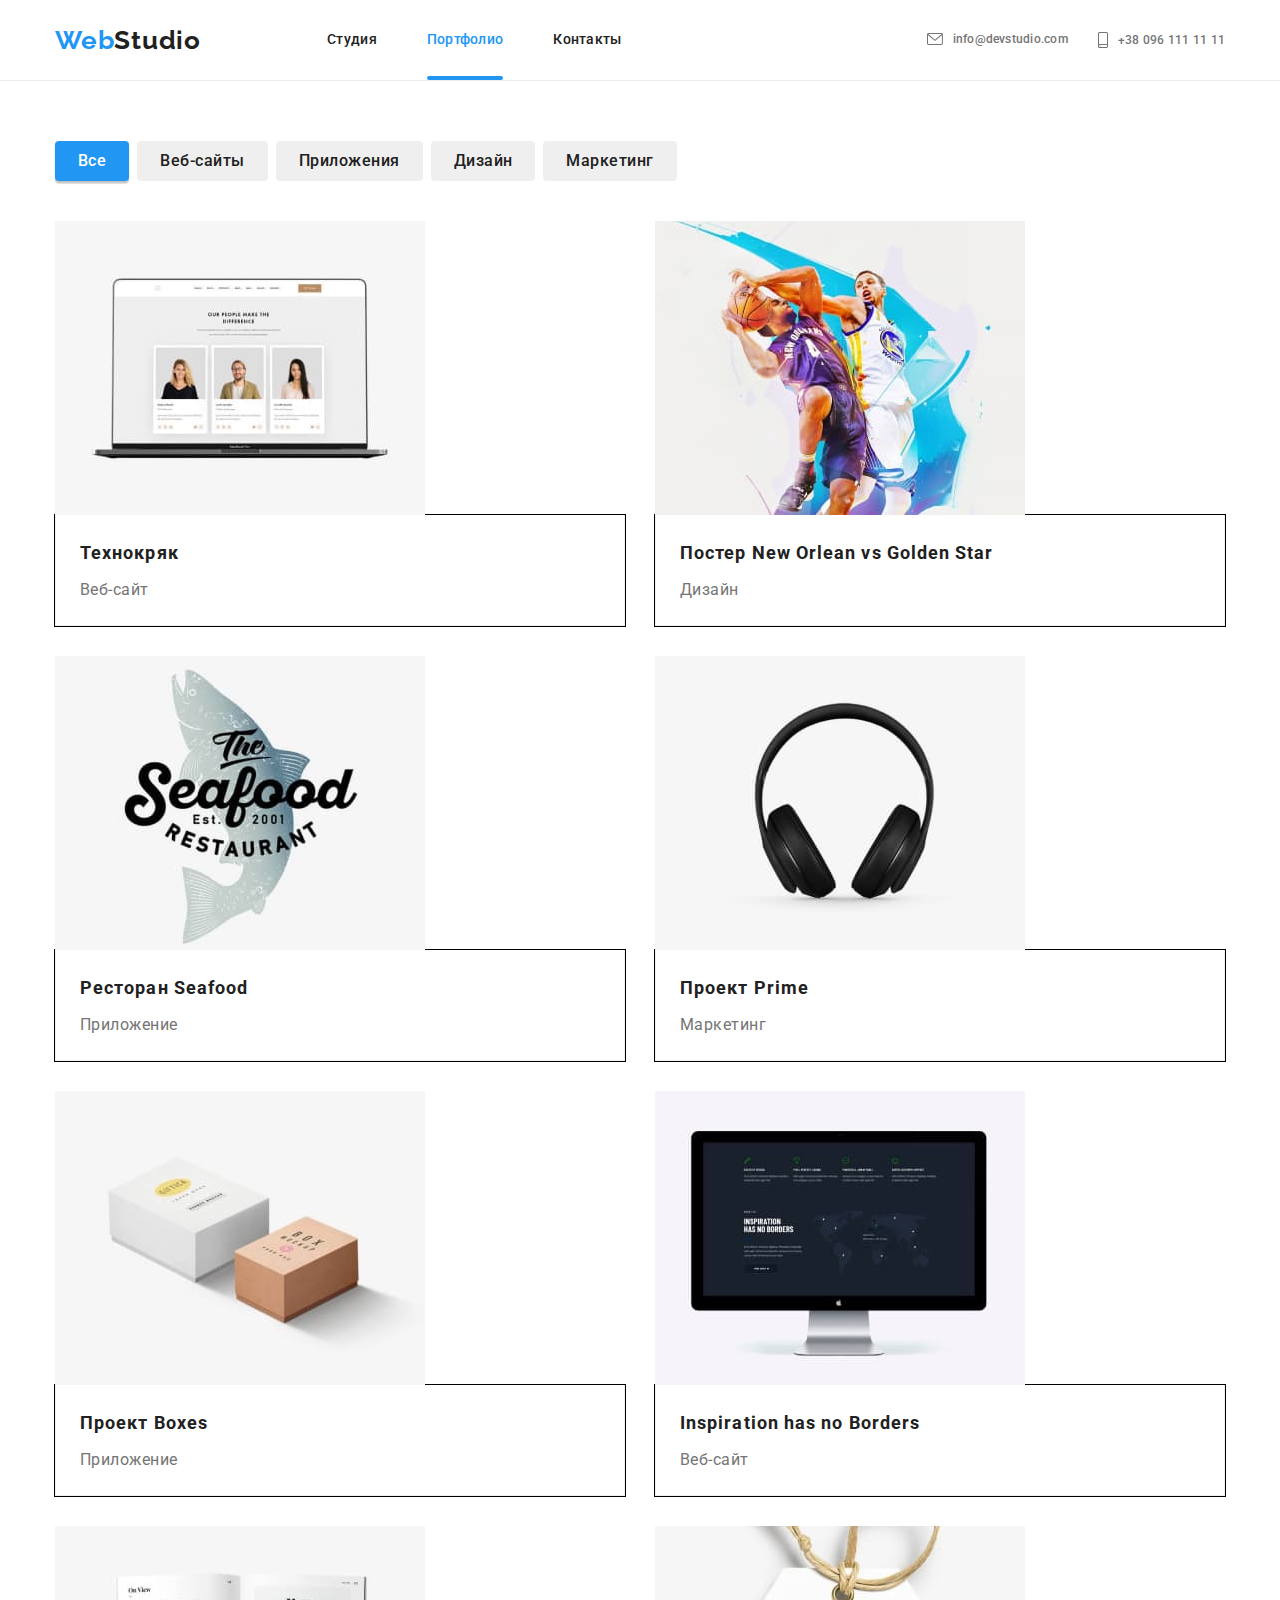
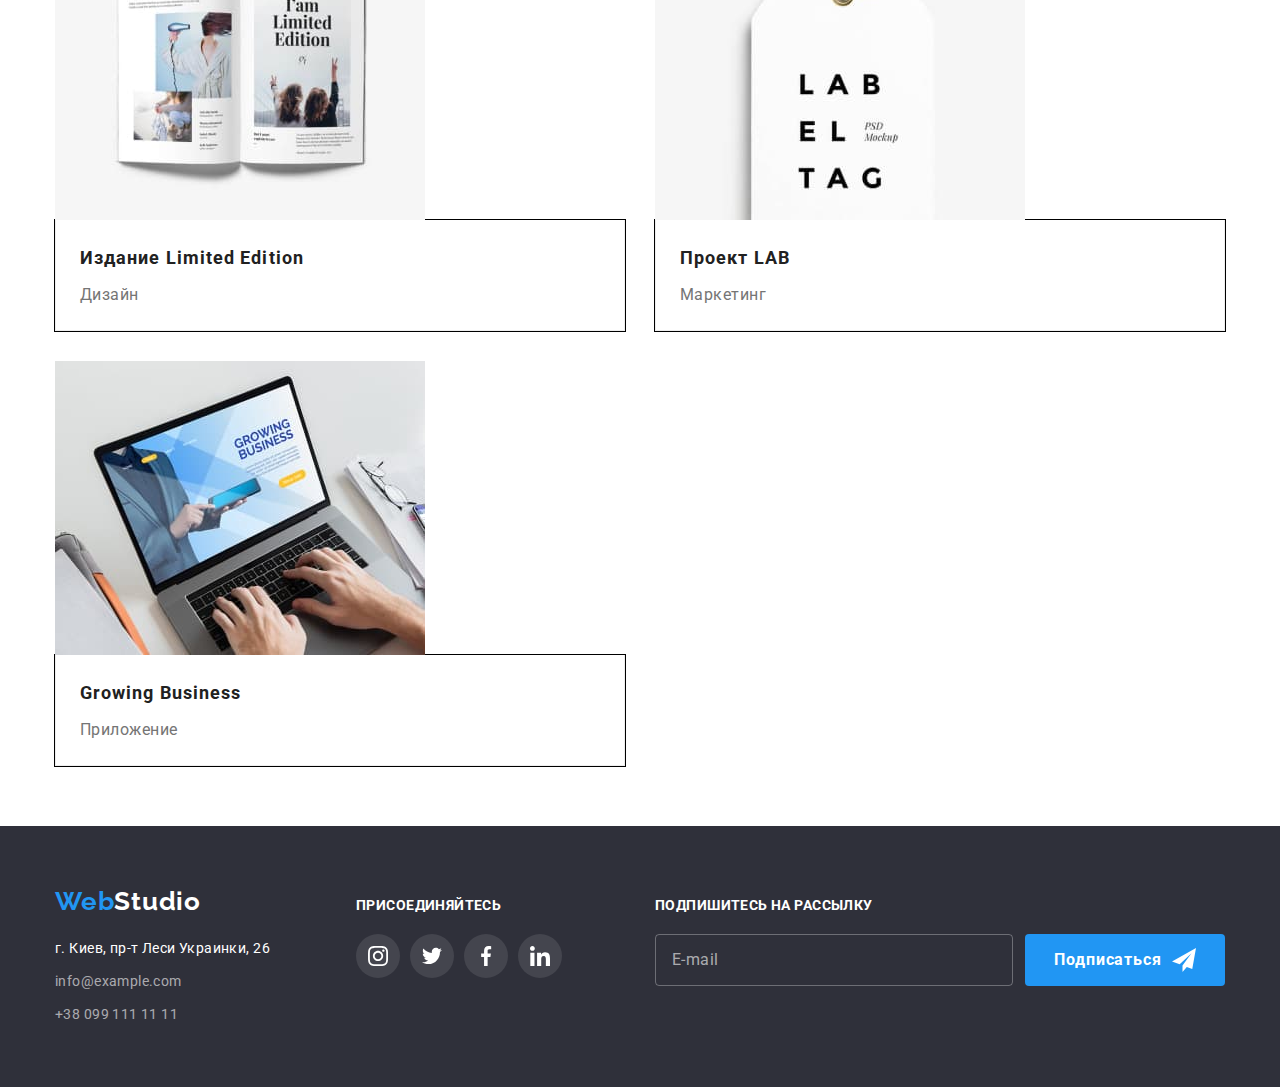
==== commit 2fbebd6f: "Start with portfolio adaptive" ====
--- a/portfolio.html
+++ b/portfolio.html
@@ -80,8 +80,8 @@
       </div>
     </header>
     <main>
-      <section>
-        <div class="container portfolio">
+      <section class="portfolio">
+        <div class="container">
           <!--the header should be hidden-->
           <h1 class="heading portfolio__main-headimg" aria-hidden="true" tabindex="-1">
             Примеры работ
@@ -307,42 +307,44 @@
     </main>
     <footer class="footer">
       <div class="container footer__container">
-        <div class="footer__contacts">
-          <a href="#" class="logo footer__logo"
-            >Web<span class="footer__logo--brightness-theme">Studio</span></a
-          >
-          <address class="">
-            <p class="footer__physical-address">г. Киев, пр-т Леси Украинки, 26</p>
-            <ul class="">
-              <li class="footer__item">
-                <a href="mailto:info@example.com" class="footer__link">info@example.com</a>
-              </li>
-              <li class="footer__item">
-                <a href="tel:+380991111111" class="footer__link">+38 099 111 11 11</a>
-              </li>
-            </ul>
-          </address>
-        </div>
-        <div class="social-block">
-          <p class="social-block__urge">присоединяйтесь</p>
-          <div class="social-block__wrapper">
-            <a href="" class="social-block__link">
-              <svg class="" width="20px" height="20px">
-                <use href="./images/symbol-defs.svg#icon-instagram"></use>
-              </svg> </a
-            ><a href="" class="social-block__link">
-              <svg class="" width="20px" height="20px">
-                <use href="./images/symbol-defs.svg#icon-twitter"></use>
-              </svg> </a
-            ><a href="" class="social-block__link">
-              <svg class="" width="20px" height="20px">
-                <use href="./images/symbol-defs.svg#icon-facebook"></use>
-              </svg> </a
-            ><a href="" class="social-block__link">
-              <svg class="" width="20px" height="20px">
-                <use href="./images/symbol-defs.svg#icon-linkedin"></use>
-              </svg>
-            </a>
+        <div class="footer__tablet-container">
+          <div class="footer__contacts">
+            <a href="#" class="logo footer__logo"
+              >Web<span class="footer__logo--brightness-theme">Studio</span></a
+            >
+            <address class="">
+              <p class="footer__physical-address">г. Киев, пр-т Леси Украинки, 26</p>
+              <ul class="">
+                <li class="footer__item">
+                  <a href="mailto:info@example.com" class="footer__link">info@example.com</a>
+                </li>
+                <li class="footer__item">
+                  <a href="tel:+380991111111" class="footer__link">+38 099 111 11 11</a>
+                </li>
+              </ul>
+            </address>
+          </div>
+          <div class="social-block">
+            <p class="social-block__urge">присоединяйтесь</p>
+            <div class="social-block__wrapper">
+              <a href="" class="social-block__link">
+                <svg class="" width="20px" height="20px">
+                  <use href="./images/symbol-defs.svg#icon-instagram"></use>
+                </svg> </a
+              ><a href="" class="social-block__link">
+                <svg class="" width="20px" height="20px">
+                  <use href="./images/symbol-defs.svg#icon-twitter"></use>
+                </svg> </a
+              ><a href="" class="social-block__link">
+                <svg class="" width="20px" height="20px">
+                  <use href="./images/symbol-defs.svg#icon-facebook"></use>
+                </svg> </a
+              ><a href="" class="social-block__link">
+                <svg class="" width="20px" height="20px">
+                  <use href="./images/symbol-defs.svg#icon-linkedin"></use>
+                </svg>
+              </a>
+            </div>
           </div>
         </div>
 
--- a/css/main.min.css
+++ b/css/main.min.css
@@ -1,2 +1,2 @@
-body{-webkit-box-sizing:border-box;box-sizing:border-box;font-family:"Roboto",sans-serif;font-size:14px;line-height:1.71;letter-spacing:.03em;color:#757575}ul{list-style:none;padding:0;margin:0}a{text-decoration:none}img{display:block}.container{margin:0 auto;padding-left:15px;padding-right:15px}@media screen and (min-width: 480px){.container{width:480px}}@media screen and (min-width: 768px){.container{width:768px}}@media screen and (min-width: 1200px){.container{width:1200px}}.heading{margin:0;margin-bottom:50px;text-align:center;color:#212121;font-weight:700;font-size:36px;line-height:1.17;letter-spacing:0.03em}.header{border-bottom:1px solid #ececec}@media screen and (max-width: 767px){.header{padding-top:16px;padding-bottom:16px}}@media screen and (min-width: 768px){.header{display:-webkit-box;display:-ms-flexbox;display:flex;-webkit-box-align:center;-ms-flex-align:center;align-items:center;height:81px}}.header__container{position:relative}@media screen and (min-width: 768px){.header__container{display:-webkit-box;display:-ms-flexbox;display:flex;-webkit-box-align:center;-ms-flex-align:center;align-items:center;-webkit-box-pack:justify;-ms-flex-pack:justify;justify-content:space-between}}@media screen and (max-width: 767px){.header__contacts{margin-bottom:64px}}@media screen and (min-width: 768px){.header__contacts{display:-webkit-box;display:-ms-flexbox;display:flex;-webkit-box-orient:vertical;-webkit-box-direction:reverse;-ms-flex-direction:column-reverse;flex-direction:column-reverse}}@media screen and (min-width: 1200px){.header__contacts{-webkit-box-orient:horizontal;-webkit-box-direction:reverse;-ms-flex-direction:row-reverse;flex-direction:row-reverse}}@media screen and (max-width: 767px){.header__item:not(:last-child){margin-bottom:32px}}@media screen and (min-width: 768px) and (max-width: 1199px){.header__item:not(:first-child){margin-bottom:10px}}@media screen and (min-width: 1200px){.header__item:not(:first-child){margin-right:30px}}.header__link{display:-webkit-box;display:-ms-flexbox;display:flex;-webkit-box-align:center;-ms-flex-align:center;align-items:center;font-weight:500;letter-spacing:0.02em;color:#757575;-webkit-transition-property:color;transition-property:color;-webkit-transition-duration:250ms;transition-duration:250ms;-webkit-transition-timing-function:cubic-bezier(0.4, 0, 0.2, 1);transition-timing-function:cubic-bezier(0.4, 0, 0.2, 1)}.header__link:hover,.header__link:focus{color:#2196f3}@media screen and (min-width: 768px){.header__link{font-size:12px;line-height:1.17}}@media screen and (max-width: 767px){.header__link.header__link--tel{font-size:34px;line-height:1.18;letter-spacing:0.02em;color:#2196f3}.header__link.header__link--mail{font-size:24px;line-height:1.17;letter-spacing:0.02em;color:inherit}}.header__icon{fill:currentColor}@media screen and (max-width: 767px){.header__icon{display:none}}@media screen and (min-width: 768px){.header__icon{margin-right:8px}}@media screen and (min-width: 1200px){.header__icon{margin-right:10px}}@media screen and (max-width: 767px){.header__menu{display:none}.header__menu.is-open{display:-webkit-box;display:-ms-flexbox;display:flex;-webkit-box-orient:vertical;-webkit-box-direction:normal;-ms-flex-direction:column;flex-direction:column;-webkit-box-pack:justify;-ms-flex-pack:justify;justify-content:space-between;position:absolute;top:0;left:0;width:100%;height:100vh;padding-top:48px;padding-bottom:48px;padding-left:40px;background-color:#fff}}@media screen and (min-width: 768px){.header__menu{display:-webkit-box;display:-ms-flexbox;display:flex;-webkit-box-pack:justify;-ms-flex-pack:justify;justify-content:space-between;-webkit-box-align:center;-ms-flex-align:center;align-items:center}}.logo{font-family:"Raleway",sans-serif;font-weight:700;font-size:24px;line-height:1.17;letter-spacing:0.03em;color:#2196f3}.header__logo--brightness-theme{color:#212121}@media screen and (min-width: 768px){.navigation{margin-right:84px}}@media screen and (min-width: 1200px){.navigation{margin-right:305px}}@media screen and (min-width: 768px){.navigation__menu{display:-webkit-box;display:-ms-flexbox;display:flex}}@media screen and (max-width: 767px){.navigation__item:not(:last-child){margin-bottom:32px}}@media screen and (min-width: 768px){.navigation__item:not(:last-child){margin-right:50px}}.navigation__link{font-weight:500;font-size:40px;line-height:1.18;letter-spacing:0.02em;color:#212121;-webkit-transition-property:color;transition-property:color;-webkit-transition-duration:250ms;transition-duration:250ms;-webkit-transition-timing-function:cubic-bezier(0.4, 0, 0.2, 1);transition-timing-function:cubic-bezier(0.4, 0, 0.2, 1)}.navigation__link:hover,.navigation__link:focus{color:#2196f3}@media screen and (min-width: 768px){.navigation__link{padding-top:32px;padding-bottom:32px;font-size:14px;line-height:1.14}}.navigation__link--current{position:relative;color:#2196f3}@media screen and (max-width: 767px){.navigation__link--current{padding-bottom:4px}}@media screen and (min-width: 768px){.navigation__link--current::after{content:'';position:absolute;bottom:-1px;left:0;width:100%;height:4px;background-color:#2196f3;border-radius:2px}}@media screen and (min-width: 1200px){.navigation__link--current{bottom:0px}}.header__social-list{display:-webkit-box;display:-ms-flexbox;display:flex}@media screen and (min-width: 768px){.header__social-list{display:none}}.header__social-item{display:-webkit-box;display:-ms-flexbox;display:flex}.header__social-item:not(:last-child){margin-right:10px}.header__social-item:not(:last-child)::after{content:'';margin-left:10px;display:block;height:100%;width:1px;background-color:rgba(33,33,33,0.2)}.header__social-link{font-weight:500;font-size:18px;line-height:1.22;letter-spacing:0.02em;color:#2196f3}.switch{position:absolute;top:-6px;right:0;z-index:1;border:none;background-color:transparent;-webkit-transition-property:fill;transition-property:fill;-webkit-transition-duration:250ms;transition-duration:250ms;-webkit-transition-timing-function:cubic-bezier(0.4, 0, 0.2, 1);transition-timing-function:cubic-bezier(0.4, 0, 0.2, 1)}.switch.is-open .switch__close{display:block}.switch.is-open .switch__menu{display:none}.switch:hover,.switch:focus{fill:#2196f3}@media screen and (min-width: 768px){.switch{display:none}}.switch__close{display:none}.hero{padding-top:118px;padding-bottom:118px;background-color:#2f303a}.hero__container{text-align:center}.hero__heading{text-align:center;margin-top:0;margin-bottom:30px;font-weight:900;font-size:26px;line-height:1.62;letter-spacing:0.06em;text-transform:uppercase;color:#fff}@media screen and (min-width: 1200px){.hero__heading{font-size:44px;line-height:1.36}}.button{min-width:200px;padding-top:10px;padding-bottom:10px;cursor:pointer;font-family:inherit;font-weight:700;font-size:16px;line-height:1.88;letter-spacing:0.06em;color:#fff;background-color:#2196f3;border:1px solid transparent;border-radius:4px;-webkit-transition-property:background;transition-property:background;-webkit-transition-duration:250ms;transition-duration:250ms;-webkit-transition-timing-function:cubic-bezier(0.4, 0, 0.2, 1);transition-timing-function:cubic-bezier(0.4, 0, 0.2, 1)}.button:hover,.button:focus{background:#188ce8}.form-connection__button{display:-webkit-box;display:-ms-flexbox;display:flex;-webkit-box-align:center;-ms-flex-align:center;align-items:center;-webkit-box-pack:center;-ms-flex-pack:center;justify-content:center}.form-connection__button--icon{margin-left:10px}.modal__button{display:block;margin:0 auto;-webkit-box-shadow:0px 4px 4px rgba(0,0,0,0.15);box-shadow:0px 4px 4px rgba(0,0,0,0.15)}.filter__button{padding:6px 22px;color:#212121;font-family:inherit;font-style:inherit;font-weight:500;font-size:16px;line-height:1.6;letter-spacing:0.03em;cursor:pointer;border:1px solid transparent;border-radius:4px;-webkit-transition-property:color,background-color,-webkit-box-shadow;transition-property:color,background-color,-webkit-box-shadow;transition-property:color,background-color,box-shadow;transition-property:color,background-color,box-shadow,-webkit-box-shadow;-webkit-transition-duration:250ms;transition-duration:250ms;-webkit-transition-timing-function:cubic-bezier(0.4, 0, 0.2, 1);transition-timing-function:cubic-bezier(0.4, 0, 0.2, 1)}.filter__button:hover,.filter__button:focus,.filter__button.filter__button--current{color:#fff;background-color:#2196f3;-webkit-box-shadow:0px 3px 1px rgba(0,0,0,0.1),0px 1px 2px rgba(0,0,0,0.08),0px 2px 2px rgba(0,0,0,0.12);box-shadow:0px 3px 1px rgba(0,0,0,0.1),0px 1px 2px rgba(0,0,0,0.08),0px 2px 2px rgba(0,0,0,0.12)}
+body{-webkit-box-sizing:border-box;box-sizing:border-box;font-family:"Roboto",sans-serif;font-size:14px;line-height:1.71;letter-spacing:.03em;color:#757575}ul{list-style:none;padding:0;margin:0}a{text-decoration:none}img{display:block;max-width:100%;height:auto}p{margin:0}.container{margin:0 auto;padding-left:15px;padding-right:15px}@media screen and (min-width: 480px){.container{width:480px}}@media screen and (min-width: 768px){.container{width:768px}}@media screen and (min-width: 1200px){.container{width:1200px}}.heading{margin:0;margin-bottom:30px;text-align:center;color:#212121;font-weight:700;font-size:36px;line-height:1.17;letter-spacing:0.03em}@media screen and (min-width: 1200px){.heading{margin-bottom:50px}}.advantages__main-heading,.portfolio__main-headimg{position:absolute;white-space:nowrap;width:1px;height:1px;overflow:hidden;border:0;padding:0;clip:rect(0 0 0 0);-webkit-clip-path:inset(50%);clip-path:inset(50%);margin:-1px}.header{border-bottom:1px solid #ececec}@media screen and (max-width: 767px){.header{padding-top:16px;padding-bottom:16px}}@media screen and (min-width: 768px){.header{display:-webkit-box;display:-ms-flexbox;display:flex;-webkit-box-align:center;-ms-flex-align:center;align-items:center;height:81px}}.header__container{position:relative;display:-webkit-box;display:-ms-flexbox;display:flex;-webkit-box-align:center;-ms-flex-align:center;align-items:center;-webkit-box-pack:justify;-ms-flex-pack:justify;justify-content:space-between}@media screen and (min-width: 768px){.header__container{display:-webkit-box;display:-ms-flexbox;display:flex;-webkit-box-align:center;-ms-flex-align:center;align-items:center;-webkit-box-pack:justify;-ms-flex-pack:justify;justify-content:space-between}}@media screen and (max-width: 767px){.header__contacts{margin-bottom:64px}}@media screen and (min-width: 768px){.header__contacts{display:-webkit-box;display:-ms-flexbox;display:flex;-webkit-box-orient:vertical;-webkit-box-direction:reverse;-ms-flex-direction:column-reverse;flex-direction:column-reverse}}@media screen and (min-width: 1200px){.header__contacts{-webkit-box-orient:horizontal;-webkit-box-direction:reverse;-ms-flex-direction:row-reverse;flex-direction:row-reverse}}@media screen and (max-width: 767px){.header__item:not(:last-child){margin-bottom:32px}}@media screen and (min-width: 768px) and (max-width: 1199px){.header__item:not(:first-child){margin-bottom:10px}}@media screen and (min-width: 1200px){.header__item:not(:first-child){margin-right:30px}}.header__link{display:-webkit-box;display:-ms-flexbox;display:flex;-webkit-box-align:center;-ms-flex-align:center;align-items:center;font-weight:500;letter-spacing:0.02em;color:#757575;-webkit-transition-property:color;transition-property:color;-webkit-transition-duration:250ms;transition-duration:250ms;-webkit-transition-timing-function:cubic-bezier(0.4, 0, 0.2, 1);transition-timing-function:cubic-bezier(0.4, 0, 0.2, 1)}.header__link:hover,.header__link:focus{color:#2196f3}@media screen and (min-width: 768px){.header__link{font-size:12px;line-height:1.17}}@media screen and (max-width: 767px){.header__link.header__link--tel{font-size:34px;line-height:1.18;letter-spacing:0.02em;color:#2196f3}.header__link.header__link--mail{font-size:24px;line-height:1.17;letter-spacing:0.02em;color:inherit}}.header__icon{fill:currentColor}@media screen and (max-width: 767px){.header__icon{display:none}}@media screen and (min-width: 768px){.header__icon{margin-right:8px}}@media screen and (min-width: 1200px){.header__icon{margin-right:10px}}@media screen and (max-width: 767px){.header__menu{display:none}.header__menu.is-open{display:-webkit-box;display:-ms-flexbox;display:flex;-webkit-box-orient:vertical;-webkit-box-direction:normal;-ms-flex-direction:column;flex-direction:column;-webkit-box-pack:justify;-ms-flex-pack:justify;justify-content:space-between;position:absolute;top:0;left:0;width:100%;height:100vh;padding-top:48px;padding-bottom:48px;padding-left:40px;background-color:#fff}}@media screen and (min-width: 768px){.header__menu{display:-webkit-box;display:-ms-flexbox;display:flex;-webkit-box-pack:justify;-ms-flex-pack:justify;justify-content:space-between;-webkit-box-align:center;-ms-flex-align:center;align-items:center}}.logo{font-family:"Raleway",sans-serif;font-weight:700;letter-spacing:0.03em;color:#2196f3}@media screen and (max-width: 1199px){.logo{font-size:24px;line-height:1.17}}@media screen and (min-width: 1200px){.logo{font-size:26px;line-height:1.19}}.header__logo--brightness-theme{color:#212121}.footer__logo{display:block;margin-bottom:20px}.footer__logo--brightness-theme{color:#fff}@media screen and (min-width: 768px){.navigation{margin-right:84px}}@media screen and (min-width: 1200px){.navigation{margin-right:305px}}@media screen and (min-width: 768px){.navigation__menu{display:-webkit-box;display:-ms-flexbox;display:flex}}@media screen and (max-width: 767px){.navigation__item:not(:last-child){margin-bottom:32px}}@media screen and (min-width: 768px){.navigation__item:not(:last-child){margin-right:50px}}.navigation__link{font-weight:500;font-size:40px;line-height:1.18;letter-spacing:0.02em;color:#212121;-webkit-transition-property:color;transition-property:color;-webkit-transition-duration:250ms;transition-duration:250ms;-webkit-transition-timing-function:cubic-bezier(0.4, 0, 0.2, 1);transition-timing-function:cubic-bezier(0.4, 0, 0.2, 1)}.navigation__link:hover,.navigation__link:focus{color:#2196f3}@media screen and (min-width: 768px){.navigation__link{padding-top:32px;padding-bottom:32px;font-size:14px;line-height:1.14}}.navigation__link--current{position:relative;color:#2196f3}@media screen and (max-width: 767px){.navigation__link--current{padding-bottom:4px}}@media screen and (min-width: 768px){.navigation__link--current::after{content:'';position:absolute;bottom:-1px;left:0;width:100%;height:4px;background-color:#2196f3;border-radius:2px}}@media screen and (min-width: 1200px){.navigation__link--current{bottom:0px}}.header__social-list{display:-webkit-box;display:-ms-flexbox;display:flex}@media screen and (min-width: 768px){.header__social-list{display:none}}.header__social-item{display:-webkit-box;display:-ms-flexbox;display:flex}.header__social-item:not(:last-child){margin-right:10px}.header__social-item:not(:last-child)::after{content:'';margin-left:10px;display:block;height:100%;width:1px;background-color:rgba(33,33,33,0.2)}.header__social-link{font-weight:500;font-size:18px;line-height:1.22;letter-spacing:0.02em;color:#2196f3}.switch{position:absolute;top:-6px;right:0;border:none;background-color:transparent;-webkit-transition-property:fill;transition-property:fill;-webkit-transition-duration:250ms;transition-duration:250ms;-webkit-transition-timing-function:cubic-bezier(0.4, 0, 0.2, 1);transition-timing-function:cubic-bezier(0.4, 0, 0.2, 1)}.switch.is-open{position:absolute;top:-6px;right:0}.switch.is-open .switch__close{display:block}.switch.is-open .switch__menu{display:none}.switch:hover,.switch:focus{fill:#2196f3}@media screen and (min-width: 768px){.switch{display:none}}.switch__close{display:none}.hero{padding-top:118px;padding-bottom:118px;background-color:#2f303a}.hero__container{text-align:center}.hero__heading{text-align:center;margin-top:0;font-weight:900;font-size:26px;line-height:1.62;letter-spacing:0.06em;text-transform:uppercase;color:#fff}@media screen and (min-width: 1200px){.hero__heading{font-size:44px;line-height:1.36}}.button{min-width:200px;padding-top:10px;padding-bottom:10px;cursor:pointer;font-family:inherit;font-weight:700;font-size:16px;line-height:1.88;letter-spacing:0.06em;color:#fff;background-color:#2196f3;border:1px solid transparent;border-radius:4px;-webkit-transition-property:background;transition-property:background;-webkit-transition-duration:250ms;transition-duration:250ms;-webkit-transition-timing-function:cubic-bezier(0.4, 0, 0.2, 1);transition-timing-function:cubic-bezier(0.4, 0, 0.2, 1)}.button:hover,.button:focus{background:#188ce8}.form-connection__button{margin-left:auto;margin-right:auto;display:-webkit-box;display:-ms-flexbox;display:flex;-webkit-box-align:center;-ms-flex-align:center;align-items:center;-webkit-box-pack:center;-ms-flex-pack:center;justify-content:center}.form-connection__button--icon{margin-left:10px}.modal__button{display:block;margin:0 auto;-webkit-box-shadow:0px 4px 4px rgba(0,0,0,0.15);box-shadow:0px 4px 4px rgba(0,0,0,0.15)}.filter__button{padding:6px 22px;color:#212121;font-family:inherit;font-style:inherit;font-weight:500;font-size:16px;line-height:1.6;letter-spacing:0.03em;cursor:pointer;border:1px solid transparent;border-radius:4px;-webkit-transition-property:color,background-color,-webkit-box-shadow;transition-property:color,background-color,-webkit-box-shadow;transition-property:color,background-color,box-shadow;transition-property:color,background-color,box-shadow,-webkit-box-shadow;-webkit-transition-duration:250ms;transition-duration:250ms;-webkit-transition-timing-function:cubic-bezier(0.4, 0, 0.2, 1);transition-timing-function:cubic-bezier(0.4, 0, 0.2, 1)}.filter__button:hover,.filter__button:focus,.filter__button.filter__button--current{color:#fff;background-color:#2196f3;-webkit-box-shadow:0px 3px 1px rgba(0,0,0,0.1),0px 1px 2px rgba(0,0,0,0.08),0px 2px 2px rgba(0,0,0,0.12);box-shadow:0px 3px 1px rgba(0,0,0,0.1),0px 1px 2px rgba(0,0,0,0.08),0px 2px 2px rgba(0,0,0,0.12)}.advantages{padding-top:60px;padding-bottom:60px}@media screen and (min-width: 1200px){.advantages{padding-top:94px;padding-bottom:94px}}@media screen and (min-width: 768px){.advantages__list{display:-webkit-box;display:-ms-flexbox;display:flex;-ms-flex-wrap:wrap;flex-wrap:wrap;margin-left:-30px;margin-top:-30px}}@media screen and (max-width: 767px){.advantages__item:not(:last-child){margin-bottom:30px}}@media screen and (min-width: 768px){.advantages__item{margin-left:30px;margin-top:30px;width:calc((100% - 60px) / 2)}}@media screen and (min-width: 1200px){.advantages__item{margin-left:30px;margin-top:30px;width:calc((100% - 120px) / 4)}}.advantages__wrapper{margin-bottom:30px;padding-top:25px;padding-bottom:25px;text-align:center;background-color:#f5f4fa;border-radius:4px}.advantages__heading{margin-bottom:10px;font-size:14px;line-height:1.14;letter-spacing:0.03em;text-transform:uppercase}@media screen and (min-width: 768px){.advantages__heading{text-align:start}}.our-doing{display:none}@media screen and (min-width: 1200px){.our-doing{display:block;padding-bottom:94px}}.our-doing__list{display:-webkit-box;display:-ms-flexbox;display:flex;margin-left:-30px}.our-doing__item{margin-left:30px;-ms-flex-preferred-size:calc((100% - 60px) / 3);flex-basis:calc((100% - 60px) / 3)}.our-doing__link{position:relative;display:block;-webkit-box-sizing:content-box;box-sizing:content-box}.our-doing__description{position:absolute;bottom:0;left:0;width:100%;margin:0;padding-top:27px;padding-bottom:27px;font-style:normal;font-weight:700;line-height:1.14;text-align:center;text-transform:uppercase;color:#fff;background:rgba(47,48,58,0.8)}.our-team{padding-top:60px;padding-bottom:60px;background-color:#f5f4fa}@media screen and (min-width: 1200px){.our-team{padding-top:94px;padding-bottom:94px}}@media screen and (min-width: 768px){.our-team__list{display:-webkit-box;display:-ms-flexbox;display:flex;-ms-flex-wrap:wrap;flex-wrap:wrap;margin-top:-30px;margin-left:-30px}}.employee-card{-webkit-box-shadow:0px 1px 3px rgba(0,0,0,0.12),0px 1px 1px rgba(0,0,0,0.14),0px 2px 1px rgba(0,0,0,0.2);box-shadow:0px 1px 3px rgba(0,0,0,0.12),0px 1px 1px rgba(0,0,0,0.14),0px 2px 1px rgba(0,0,0,0.2);border-radius:0px 0px 4px 4px}@media screen and (max-width: 767px){.employee-card{margin-bottom:30px}}@media screen and (min-width: 768px){.employee-card{width:calc((100% - 60px) / 2);margin-left:30px;margin-top:30px}}@media screen and (min-width: 1200px){.employee-card{width:calc((100% - 4 * 30px) / 4)}}.employee-card__wrapper{padding-top:30px;padding-bottom:24px;background-color:#fff}.employee-card__member{margin-bottom:10px;font-weight:500;font-size:16px;line-height:1.19;text-align:center}.employee-card__position{padding:0;margin-left:0;margin-right:0;margin-top:0;margin-bottom:16px;text-align:center;font-size:16px;line-height:1.19}.employee-card__social-block{display:-webkit-box;display:-ms-flexbox;display:flex;-webkit-box-pack:center;-ms-flex-pack:center;justify-content:center}.employee-card__link{display:-webkit-box;display:-ms-flexbox;display:flex;width:44px;height:44px;-webkit-box-pack:center;-ms-flex-pack:center;justify-content:center;-webkit-box-align:center;-ms-flex-align:center;align-items:center;fill:#afb1b8;border-radius:50%;-webkit-transition-property:fill,background-color;transition-property:fill,background-color;-webkit-transition-duration:250ms;transition-duration:250ms;-webkit-transition-timing-function:cubic-bezier(0.4, 0, 0.2, 1);transition-timing-function:cubic-bezier(0.4, 0, 0.2, 1)}.employee-card__link:hover,.employee-card__link:focus{background-color:#2196f3;fill:#fff}.employee-card__link:not(:last-child){margin-right:10px}.clients{padding-top:60px;padding-bottom:60px}@media screen and (min-width: 1200px){.clients{padding-top:94px;padding-bottom:94px}}.clients-list{display:-webkit-box;display:-ms-flexbox;display:flex;-ms-flex-wrap:wrap;flex-wrap:wrap;margin-left:-30px;margin-top:-30px}.clients-list__item{-ms-flex-preferred-size:calc((100% - 60px) / 2);flex-basis:calc((100% - 60px) / 2);margin-left:30px;margin-top:30px}@media screen and (min-width: 768px){.clients-list__item{-ms-flex-preferred-size:calc((100% - 90px) / 3);flex-basis:calc((100% - 90px) / 3)}}@media screen and (min-width: 1200px){.clients-list__item{-ms-flex-preferred-size:calc((100% - 6 * 30px) / 6);flex-basis:calc((100% - 6 * 30px) / 6)}}.clients-list__link{display:-webkit-box;display:-ms-flexbox;display:flex;height:92px;-webkit-box-pack:center;-ms-flex-pack:center;justify-content:center;-webkit-box-align:center;-ms-flex-align:center;align-items:center;border:1px solid #afb1b8;border-radius:4px;fill:#afb1b8;-webkit-transition-property:border-color,fill;transition-property:border-color,fill;-webkit-transition-duration:250ms;transition-duration:250ms;-webkit-transition-timing-function:cubic-bezier(0.4, 0, 0.2, 1);transition-timing-function:cubic-bezier(0.4, 0, 0.2, 1)}.clients-list__link:hover,.clients-list__link:focus{border-color:#2196f3;fill:#2196f3}.footer{background-color:#2f303a;padding-top:60px;padding-bottom:60px}@media screen and (max-width: 767px){.footer{text-align:center}}@media screen and (min-width: 768px) and (max-width: 1199px){.footer__container{padding-left:88px;padding-right:88px}}@media screen and (min-width: 1200px){.footer__container{display:-webkit-box;display:-ms-flexbox;display:flex}}@media screen and (min-width: 768px){.footer__tablet-container{display:-webkit-box;display:-ms-flexbox;display:flex}}@media screen and (min-width: 768px) and (max-width: 1199px){.footer__tablet-container{-webkit-box-pack:justify;-ms-flex-pack:justify;justify-content:space-between}}@media screen and (max-width: 1199px){.footer__contacts{margin-bottom:60px}}@media screen and (min-width: 768px) and (max-width: 1199px){.footer__contacts{text-align:center}}@media screen and (min-width: 1200px){.footer__contacts{margin-right:70px}}.footer__physical-address{margin-top:0;min-width:231px;font-style:normal;color:#fff}@media screen and (max-width: 1199px){.footer__physical-address{margin-bottom:8px}}@media screen and (min-width: 1200px){.footer__physical-address{margin-bottom:9px}}@media screen and (max-width: 1199px){.footer__item:not(:last-child){margin-bottom:8px}}@media screen and (min-width: 1200px){.footer__item:not(:last-child){margin-bottom:9px}}.footer__link{color:rgba(255,255,255,0.6);font-style:normal;-webkit-transition-property:color;transition-property:color;-webkit-transition-duration:250ms;transition-duration:250ms;-webkit-transition-timing-function:cubic-bezier(0.4, 0, 0.2, 1);transition-timing-function:cubic-bezier(0.4, 0, 0.2, 1)}.footer__link:hover,.footer__link:focus{color:#2196f3}@media screen and (max-width: 1199px){.social-block{margin-bottom:60px}}@media screen and (min-width: 768px) and (max-width: 1199px){.social-block{text-align:center}}@media screen and (min-width: 1200px){.social-block{margin-right:93px;padding-top:12px}}.social-block__urge{margin-top:0;margin-bottom:20px;color:#fff;font-weight:700;line-height:1.14;text-transform:uppercase}.social-block__wrapper{display:-webkit-box;display:-ms-flexbox;display:flex;-webkit-box-pack:center;-ms-flex-pack:center;justify-content:center}.social-block__link{display:-webkit-box;display:-ms-flexbox;display:flex;width:44px;height:44px;-webkit-box-pack:center;-ms-flex-pack:center;justify-content:center;-webkit-box-align:center;-ms-flex-align:center;align-items:center;background-color:rgba(255,255,255,0.1);fill:#fff;border-radius:50%;-webkit-transition-property:background-color;transition-property:background-color;-webkit-transition-duration:250ms;transition-duration:250ms;-webkit-transition-timing-function:cubic-bezier(0.4, 0, 0.2, 1);transition-timing-function:cubic-bezier(0.4, 0, 0.2, 1)}.social-block__link:hover,.social-block__link:focus{background-color:#2196f3}.social-block__link:not(:last-child){margin-right:10px}.form-connection{color:#fff;font-weight:700;line-height:1.14;text-transform:uppercase}@media screen and (min-width: 768px) and (max-width: 1199px){.form-connection{text-align:center}}@media screen and (min-width: 1200px){.form-connection{padding-top:12px}}@media screen and (min-width: 1200px){.form-connection__wrapper{display:-webkit-box;display:-ms-flexbox;display:flex}}.form-connection__label{display:block;margin-bottom:20px}.form-connection__input{width:100%;padding:15px 0px 15px 16px;font-weight:400;font-size:16px;line-height:1.25;letter-spacing:0.03em;color:rgba(255,255,255,0.6);background-color:transparent;border-radius:4px;border:1px solid rgba(255,255,255,0.3);outline:none;-webkit-transition-property:border-color;transition-property:border-color;-webkit-transition-duration:250ms;transition-duration:250ms;-webkit-transition-timing-function:cubic-bezier(0.4, 0, 0.2, 1);transition-timing-function:cubic-bezier(0.4, 0, 0.2, 1)}.form-connection__input:focus{border-color:#2196f3}.form-connection__input::-webkit-input-placeholder{font-weight:400;font-size:16px;line-height:1.25;letter-spacing:0.03em;color:rgba(255,255,255,0.6)}.form-connection__input:-ms-input-placeholder{font-weight:400;font-size:16px;line-height:1.25;letter-spacing:0.03em;color:rgba(255,255,255,0.6)}.form-connection__input::-ms-input-placeholder{font-weight:400;font-size:16px;line-height:1.25;letter-spacing:0.03em;color:rgba(255,255,255,0.6)}.form-connection__input::placeholder{font-weight:400;font-size:16px;line-height:1.25;letter-spacing:0.03em;color:rgba(255,255,255,0.6)}@media screen and (max-width: 1200px){.form-connection__input{margin-bottom:20px}}@media screen and (min-width: 768px){.form-connection__input{max-width:450px}}@media screen and (min-width: 1200px){.form-connection__input{width:358px;margin-right:12px}}.backdrop{position:fixed;width:100vw;height:100vh;top:0;left:0;-webkit-transform:scale(1);transform:scale(1);background-color:rgba(0,0,0,0.2);-webkit-transition-property:opacity,visibility,-webkit-transform;transition-property:opacity,visibility,-webkit-transform;transition-property:opacity,transform,visibility;transition-property:opacity,transform,visibility,-webkit-transform;-webkit-transition-duration:250ms;transition-duration:250ms;-webkit-transition-timing-function:cubic-bezier(0.4, 0, 0.2, 1);transition-timing-function:cubic-bezier(0.4, 0, 0.2, 1)}.backdrop.is-hidden{opacity:0;pointer-events:none;visibility:hidden;-webkit-transform:scale(0.3);transform:scale(0.3)}.modal{position:absolute;top:93px;left:3vw;width:94vw;min-height:610px;padding:40px;background-color:#fff}@media screen and (min-width: 480px){.modal{width:450px;top:50%;left:50%;-webkit-transform:translate(-50%, -50%);transform:translate(-50%, -50%)}}@media screen and (min-width: 1200px){.modal{width:528px;height:-webkit-fit-content;height:-moz-fit-content;height:fit-content;line-height:1.15}}.modal__close{position:absolute;display:-webkit-box;display:-ms-flexbox;display:flex;width:30px;height:30px;top:8px;right:8px;padding:0;-webkit-box-pack:center;-ms-flex-pack:center;justify-content:center;-webkit-box-align:center;-ms-flex-align:center;align-items:center;cursor:pointer;border-radius:50%;border:1px solid rgba(0,0,0,0.1);background:#fff;-webkit-transition-property:fill;transition-property:fill;-webkit-transition-duration:250ms;transition-duration:250ms;-webkit-transition-timing-function:cubic-bezier(0.4, 0, 0.2, 1);transition-timing-function:cubic-bezier(0.4, 0, 0.2, 1)}.modal__close:hover,.modal__close:focus{fill:#2196f3;outline:none}.modal__urge{display:block;margin-top:0;margin-bottom:12px;font-weight:700;font-size:20px;line-height:1.5;text-align:center;letter-spacing:0.03em;color:#212121}.modal__form-fild{margin-bottom:10px;display:-webkit-box;display:-ms-flexbox;display:flex;-webkit-box-orient:vertical;-webkit-box-direction:normal;-ms-flex-direction:column;flex-direction:column;position:relative}.modal__label{margin-bottom:4px;font-size:12px;line-height:1.17;letter-spacing:0.01em}.modal__input{padding-left:42px;min-height:40px;border:1px solid rgba(33,33,33,0.2);border-radius:4px;-webkit-transition-property:border-color;transition-property:border-color;-webkit-transition-duration:250ms;transition-duration:250ms;-webkit-transition-timing-function:cubic-bezier(0.4, 0, 0.2, 1);transition-timing-function:cubic-bezier(0.4, 0, 0.2, 1)}.modal__input:focus{border-color:#2196f3;outline:none}.modal__icon{left:15px;top:29px;position:absolute;-webkit-transition-property:fill;transition-property:fill;-webkit-transition-duration:250ms;transition-duration:250ms;-webkit-transition-timing-function:cubic-bezier(0.4, 0, 0.2, 1);transition-timing-function:cubic-bezier(0.4, 0, 0.2, 1)}.modal__input:focus+.modal__icon{fill:#2196f3}.modal__form-fild--add-comment{margin-bottom:20px}.modal__textarea{width:100%;max-height:120px;padding:12px 16px;resize:none;font-size:14px;line-height:1.14;letter-spacing:0.01em;color:rgba(117,117,117,0.5);border:1px solid rgba(33,33,33,0.2);border-radius:4px;-webkit-transition-property:border-color;transition-property:border-color;-webkit-transition-duration:250ms;transition-duration:250ms;-webkit-transition-timing-function:cubic-bezier(0.4, 0, 0.2, 1);transition-timing-function:cubic-bezier(0.4, 0, 0.2, 1)}.modal__textarea:focus{border-color:#2196f3;outline:none}@media screen and (min-width: 1200px){.modal__textarea{font-size:12px;line-height:1.17}}.acceptance-box{margin-bottom:30px}.acceptance-box__label{position:relative;display:-webkit-box;display:-ms-flexbox;display:flex;-webkit-box-align:center;-ms-flex-align:center;align-items:center;font-size:12px;line-height:1.17;letter-spacing:0.02rem}@media screen and (min-width: 1200px){.acceptance-box__label{font-size:14px;line-height:1.71}}.acceptance-box__input{-webkit-appearance:none;-moz-appearance:none;appearance:none;position:absolute}.acceptance-box__svg{margin-right:8px}.acceptance-box__svg--checked{position:absolute;top:50%;left:0;opacity:0;-webkit-transform:translateY(-50%);transform:translateY(-50%);-webkit-transition-property:opacity;transition-property:opacity;-webkit-transition-duration:250ms;transition-duration:250ms;-webkit-transition-timing-function:cubic-bezier(0.4, 0, 0.2, 1);transition-timing-function:cubic-bezier(0.4, 0, 0.2, 1)}.acceptance-box__input:checked ~ .acceptance-box__svg--checked{opacity:1}.acceptance-box__svg--non-checked{-webkit-transition-property:opacity,fill;transition-property:opacity,fill;-webkit-transition-duration:250ms;transition-duration:250ms;-webkit-transition-timing-function:cubic-bezier(0.4, 0, 0.2, 1);transition-timing-function:cubic-bezier(0.4, 0, 0.2, 1)}.acceptance-box__input:checked+.acceptance-box__svg--non-checked{opacity:0}.acceptance-box__input:focus+.acceptance-box__svg--non-checked{fill:#2196f3}.acceptance-box__link{color:#2196f3;margin-left:3px;-webkit-text-decoration-line:underline;text-decoration-line:underline}.acceptance-box__link:hover{-webkit-text-decoration-line:none;text-decoration-line:none}.portfolio{padding-top:60px;padding-bottom:60px}.filter{text-align:center;display:-webkit-box;display:-ms-flexbox;display:flex;-ms-flex-wrap:wrap;flex-wrap:wrap;margin-left:-8px;margin-top:-15px;margin-bottom:40px}@media screen and (max-widt: 479px){.filter{max-width:479px}}.filter__item{margin-left:8px;margin-top:15px}@media screen and (min-width: 768px){.examples{display:-webkit-box;display:-ms-flexbox;display:flex;-ms-flex-wrap:wrap;flex-wrap:wrap;margin-top:-30px;margin-left:-30px}}@media screen and (max-width: 767px){.examples__item:not(:last-child){margin-bottom:30px}}@media screen and (min-width: 768px){.examples__item{width:calc((100% - 60px) / 2);margin-top:30px;margin-left:30px}}.examples__link{display:block;-webkit-transition-property:-webkit-box-shadow;transition-property:-webkit-box-shadow;transition-property:box-shadow;transition-property:box-shadow, -webkit-box-shadow;-webkit-transition-duration:250ms;transition-duration:250ms;-webkit-transition-timing-function:cubic-bezier(0.4, 0, 0.2, 1);transition-timing-function:cubic-bezier(0.4, 0, 0.2, 1)}.examples__link:hover,.examples__link:focus{-webkit-box-shadow:0px 1px 1px rgba(0,0,0,0.12),0px 4px 4px rgba(0,0,0,0.06),1px 4px 6px rgba(0,0,0,0.16);box-shadow:0px 1px 1px rgba(0,0,0,0.12),0px 4px 4px rgba(0,0,0,0.06),1px 4px 6px rgba(0,0,0,0.16)}.examples__thumb{position:relative;overflow:hidden;-webkit-box-align:center;-ms-flex-align:center;align-items:center}.examples__img{display:block}.examples__description-wrapper{display:-webkit-box;display:-ms-flexbox;display:flex;position:absolute;height:100%;top:0;left:0;margin:0;padding-left:24px;padding-right:24px;-webkit-box-align:center;-ms-flex-align:center;align-items:center;background:rgba(33,150,243,0.9);-webkit-transform:translateY(102%);transform:translateY(102%);-webkit-transition-property:opacity,-webkit-transform;transition-property:opacity,-webkit-transform;transition-property:opacity,transform;transition-property:opacity,transform,-webkit-transform;-webkit-transition-duration:250ms;transition-duration:250ms;-webkit-transition-timing-function:cubic-bezier(0.4, 0, 0.2, 1);transition-timing-function:cubic-bezier(0.4, 0, 0.2, 1)}.examples__link:hover .examples__description-wrapper,.examples__link:focus .examples__description-wrapper{opacity:1;-webkit-transform:translateY(0);transform:translateY(0)}.examples__description{margin:0;color:#fff;font-size:18px;line-height:1.55}.examples__wrapper{padding-top:20px;padding-left:24px;padding-bottom:20px;padding-right:24px;border-bottom:1px solid #eee;border-left:1px solid #eee;border-right:1px solid #eee;outline:1px solid black}.examples__heading{margin-top:0;margin-bottom:4px;text-align:left;color:#212121;font-size:18px;line-height:2;letter-spacing:0.06em}.examples__work-type{margin:0;font-family:"Roboto",sans-serif;color:#757575;font-size:16px;line-height:1.88;letter-spacing:0.03em}
 /*# sourceMappingURL=main.min.css.map */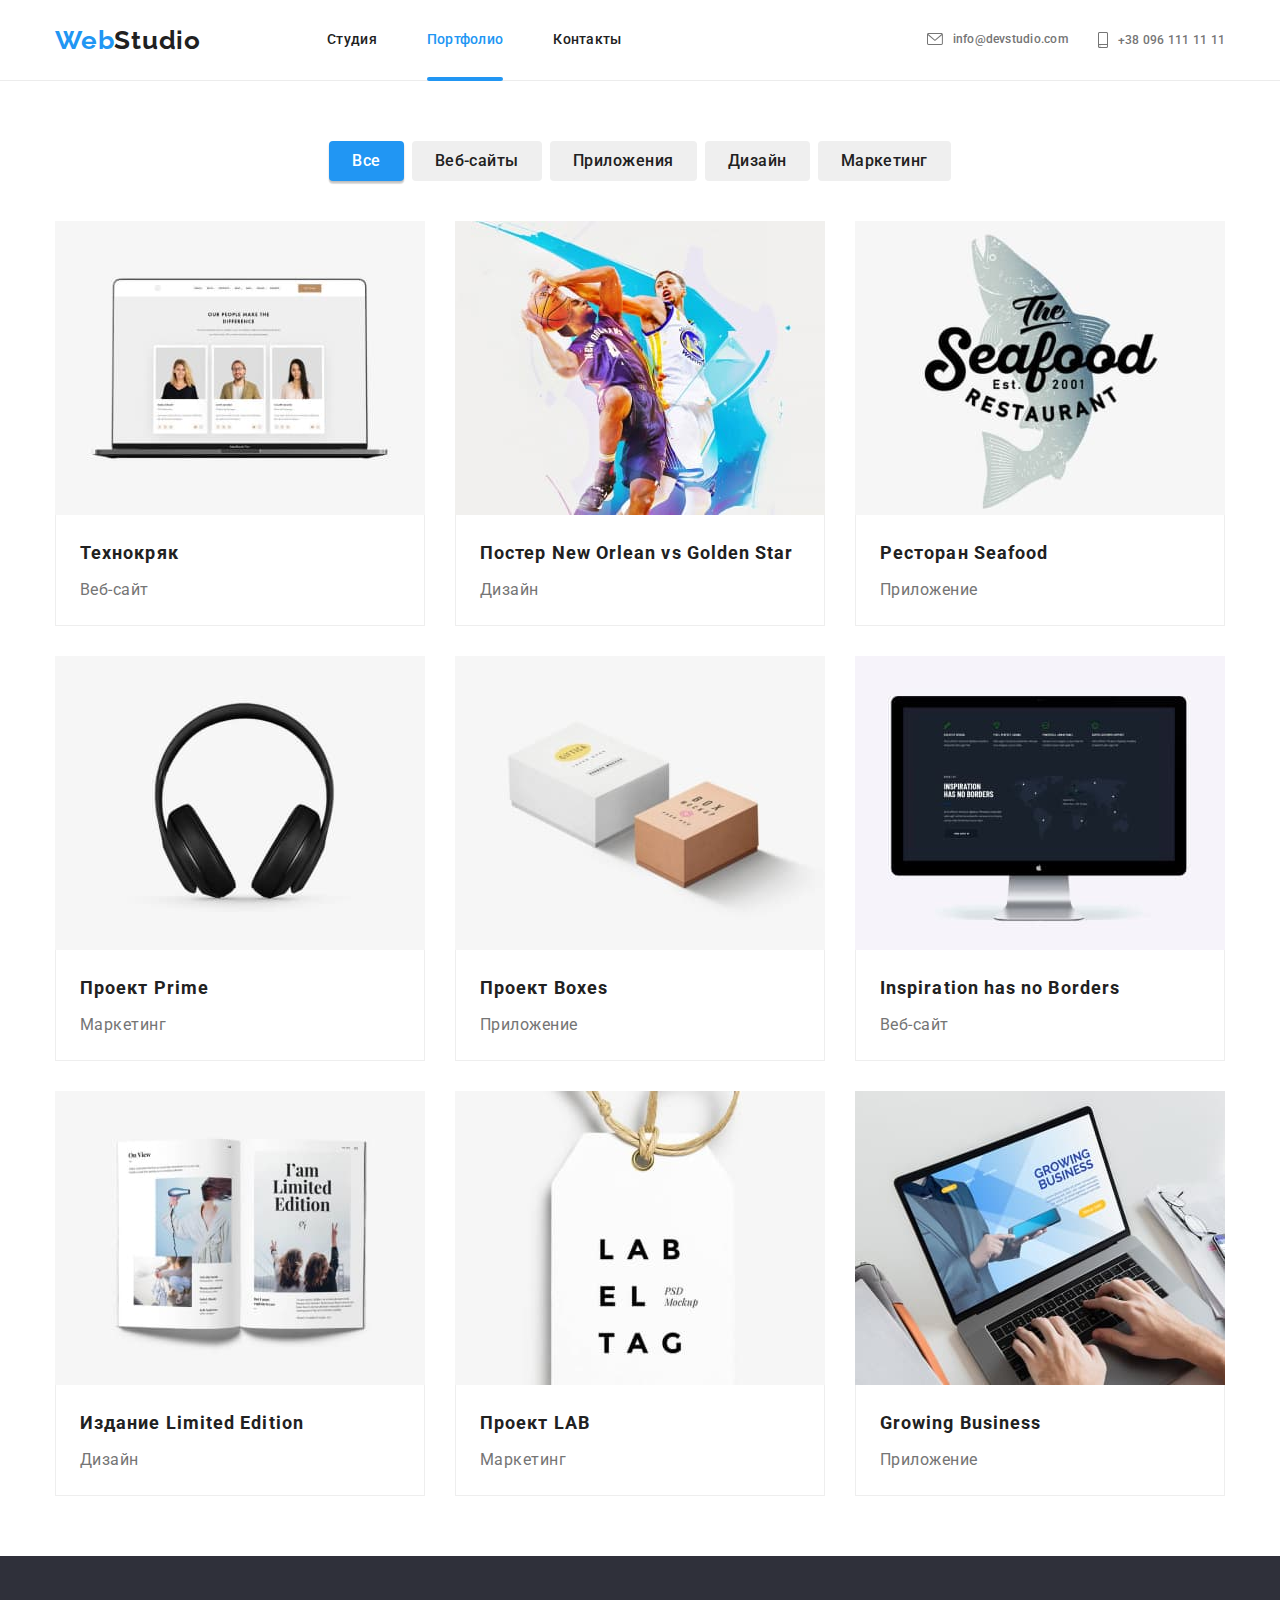
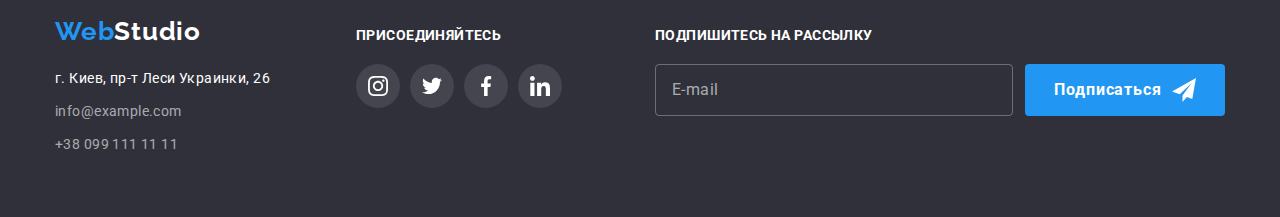
==== commit ecebdd3c: "Replace pictures on adaptive till the third card in portfolio" ====
--- a/portfolio.html
+++ b/portfolio.html
@@ -106,13 +106,35 @@
           <ul class="examples">
             <li class="examples__item">
               <a class="examples__link" href="">
-                <div class="examples__thumb">
+                <picture>
+                  <source
+                    srcset="
+                      ./images/laptop-with-photos-desktop-1x.jpg 1x,
+                      ./images/laptop-with-photos-desktop-2x.jpg 2x
+                    "
+                    media="(min-width: 1200px)"
+                  />
+                  <source
+                    srcset="
+                      ./images/laptop-with-photos-tablet-1x.jpg 1x,
+                      ./images/laptop-with-photos-tablet-2x.jpg 2x
+                    "
+                    media="(min-width: 768px)"
+                  />
+                  <source
+                    srcset="
+                      ./images/laptop-with-photos-mobile-1x.jpg 1x,
+                      ./images/laptop-with-photos-mobile-2x.jpg 2x
+                    "
+                    media="(max-width: 767px)"
+                  />
                   <img
                     class="examples__img"
-                    src="./images/laptop-with-photos.jpg"
+                    src="./images/laptop-with-photos-desktop-1x.jpg"
                     alt="Ноутбук с фотографиями на экране"
-                    width="370"
-                  />
+                  />
+                </picture>
+                <div class="examples__thumb">
                   <div class="examples__description-wrapper">
                     <p class="examples__description">
                       Ресурс предлагает комплексные предложения с разным уровнем функционала и
@@ -130,12 +152,34 @@
             <li class="examples__item">
               <a class="examples__link" href=""
                 ><div class="examples__thumb">
-                  <img
-                    class="examples__img"
-                    src="./images/nba-players.jpg"
-                    alt="Баскетболисты"
-                    width="370"
-                  />
+                  <picture>
+                    <source
+                      srcset="
+                        ./images/nba-players-desktop-1x.jpg 1x,
+                        ./images/nba-players-desktop-2x.jpg 2x
+                      "
+                      media="(min-width: 1200px)"
+                    />
+                    <source
+                      srcset="
+                        ./images/nba-players-tablet-1x.jpg 1x,
+                        ./images/nba-players-tablet-2x.jpg 2x
+                      "
+                      media="(min-width: 768px)"
+                    />
+                    <source
+                      srcset="
+                        ./images/nba-players-mobile-1x.jpg 1x,
+                        ./images/nba-players-mobile-2x.jpg 2x
+                      "
+                      media="(max-width: 767px)"
+                    />
+                    <img
+                      class="examples__img"
+                      src="./images/nba-players-desktop-1x.jpg"
+                      alt="Баскетболисты"
+                    />
+                  </picture>
                   <div class="examples__description-wrapper">
                     <p class="examples__description">
                       Ресурс предлагает комплексные предложения с разным уровнем функционала и
@@ -153,12 +197,34 @@
             <li class="examples__item">
               <a class="examples__link" href=""
                 ><div class="examples__thumb">
-                  <img
-                    class="examples__img"
-                    src="./images/fish-shade.jpg"
-                    alt="Эмблема ресторана с силуэтом рыбы"
-                    width="370"
-                  />
+                  <picture>
+                    <source
+                      srcset="
+                        ./images/fish-shade-desktop-1x.jpg 1x,
+                        ./images/fish-shade-desktop-2x.jpg 2x
+                      "
+                      media="(min-width: 1200px)"
+                    />
+                    <source
+                      srcset="
+                        ./images/fish-shade-tablet-1x.jpg 1x,
+                        ./images/fish-shade-tablet-2x.jpg 2x
+                      "
+                      media="(min-width: 768px)"
+                    />
+                    <source
+                      srcset="
+                        ./images/fish-shade-mobile-1x.jpg 1x,
+                        ./images/fish-shade-mobile-2x.jpg 2x
+                      "
+                      media="(max-width: 767px)"
+                    />
+                    <img
+                      class="examples__img"
+                      src="./images/fish-shade-desktop-1x.jpg"
+                      alt="Эмблема ресторана с силуэтом рыбы"
+                    />
+                  </picture>
                   <div class="examples__description-wrapper">
                     <p class="examples__description">
                       Ресурс предлагает комплексные предложения с разным уровнем функционала и
--- a/css/main.min.css
+++ b/css/main.min.css
@@ -1,2 +1,2 @@
-body{-webkit-box-sizing:border-box;box-sizing:border-box;font-family:"Roboto",sans-serif;font-size:14px;line-height:1.71;letter-spacing:.03em;color:#757575}ul{list-style:none;padding:0;margin:0}a{text-decoration:none}img{display:block;max-width:100%;height:auto}p{margin:0}.container{margin:0 auto;padding-left:15px;padding-right:15px}@media screen and (min-width: 480px){.container{width:480px}}@media screen and (min-width: 768px){.container{width:768px}}@media screen and (min-width: 1200px){.container{width:1200px}}.heading{margin:0;margin-bottom:30px;text-align:center;color:#212121;font-weight:700;font-size:36px;line-height:1.17;letter-spacing:0.03em}@media screen and (min-width: 1200px){.heading{margin-bottom:50px}}.advantages__main-heading,.portfolio__main-headimg{position:absolute;white-space:nowrap;width:1px;height:1px;overflow:hidden;border:0;padding:0;clip:rect(0 0 0 0);-webkit-clip-path:inset(50%);clip-path:inset(50%);margin:-1px}.header{border-bottom:1px solid #ececec}@media screen and (max-width: 767px){.header{padding-top:16px;padding-bottom:16px}}@media screen and (min-width: 768px){.header{display:-webkit-box;display:-ms-flexbox;display:flex;-webkit-box-align:center;-ms-flex-align:center;align-items:center;height:81px}}.header__container{position:relative;display:-webkit-box;display:-ms-flexbox;display:flex;-webkit-box-align:center;-ms-flex-align:center;align-items:center;-webkit-box-pack:justify;-ms-flex-pack:justify;justify-content:space-between}@media screen and (min-width: 768px){.header__container{display:-webkit-box;display:-ms-flexbox;display:flex;-webkit-box-align:center;-ms-flex-align:center;align-items:center;-webkit-box-pack:justify;-ms-flex-pack:justify;justify-content:space-between}}@media screen and (max-width: 767px){.header__contacts{margin-bottom:64px}}@media screen and (min-width: 768px){.header__contacts{display:-webkit-box;display:-ms-flexbox;display:flex;-webkit-box-orient:vertical;-webkit-box-direction:reverse;-ms-flex-direction:column-reverse;flex-direction:column-reverse}}@media screen and (min-width: 1200px){.header__contacts{-webkit-box-orient:horizontal;-webkit-box-direction:reverse;-ms-flex-direction:row-reverse;flex-direction:row-reverse}}@media screen and (max-width: 767px){.header__item:not(:last-child){margin-bottom:32px}}@media screen and (min-width: 768px) and (max-width: 1199px){.header__item:not(:first-child){margin-bottom:10px}}@media screen and (min-width: 1200px){.header__item:not(:first-child){margin-right:30px}}.header__link{display:-webkit-box;display:-ms-flexbox;display:flex;-webkit-box-align:center;-ms-flex-align:center;align-items:center;font-weight:500;letter-spacing:0.02em;color:#757575;-webkit-transition-property:color;transition-property:color;-webkit-transition-duration:250ms;transition-duration:250ms;-webkit-transition-timing-function:cubic-bezier(0.4, 0, 0.2, 1);transition-timing-function:cubic-bezier(0.4, 0, 0.2, 1)}.header__link:hover,.header__link:focus{color:#2196f3}@media screen and (min-width: 768px){.header__link{font-size:12px;line-height:1.17}}@media screen and (max-width: 767px){.header__link.header__link--tel{font-size:34px;line-height:1.18;letter-spacing:0.02em;color:#2196f3}.header__link.header__link--mail{font-size:24px;line-height:1.17;letter-spacing:0.02em;color:inherit}}.header__icon{fill:currentColor}@media screen and (max-width: 767px){.header__icon{display:none}}@media screen and (min-width: 768px){.header__icon{margin-right:8px}}@media screen and (min-width: 1200px){.header__icon{margin-right:10px}}@media screen and (max-width: 767px){.header__menu{display:none}.header__menu.is-open{display:-webkit-box;display:-ms-flexbox;display:flex;-webkit-box-orient:vertical;-webkit-box-direction:normal;-ms-flex-direction:column;flex-direction:column;-webkit-box-pack:justify;-ms-flex-pack:justify;justify-content:space-between;position:absolute;top:0;left:0;width:100%;height:100vh;padding-top:48px;padding-bottom:48px;padding-left:40px;background-color:#fff}}@media screen and (min-width: 768px){.header__menu{display:-webkit-box;display:-ms-flexbox;display:flex;-webkit-box-pack:justify;-ms-flex-pack:justify;justify-content:space-between;-webkit-box-align:center;-ms-flex-align:center;align-items:center}}.logo{font-family:"Raleway",sans-serif;font-weight:700;letter-spacing:0.03em;color:#2196f3}@media screen and (max-width: 1199px){.logo{font-size:24px;line-height:1.17}}@media screen and (min-width: 1200px){.logo{font-size:26px;line-height:1.19}}.header__logo--brightness-theme{color:#212121}.footer__logo{display:block;margin-bottom:20px}.footer__logo--brightness-theme{color:#fff}@media screen and (min-width: 768px){.navigation{margin-right:84px}}@media screen and (min-width: 1200px){.navigation{margin-right:305px}}@media screen and (min-width: 768px){.navigation__menu{display:-webkit-box;display:-ms-flexbox;display:flex}}@media screen and (max-width: 767px){.navigation__item:not(:last-child){margin-bottom:32px}}@media screen and (min-width: 768px){.navigation__item:not(:last-child){margin-right:50px}}.navigation__link{font-weight:500;font-size:40px;line-height:1.18;letter-spacing:0.02em;color:#212121;-webkit-transition-property:color;transition-property:color;-webkit-transition-duration:250ms;transition-duration:250ms;-webkit-transition-timing-function:cubic-bezier(0.4, 0, 0.2, 1);transition-timing-function:cubic-bezier(0.4, 0, 0.2, 1)}.navigation__link:hover,.navigation__link:focus{color:#2196f3}@media screen and (min-width: 768px){.navigation__link{padding-top:32px;padding-bottom:32px;font-size:14px;line-height:1.14}}.navigation__link--current{position:relative;color:#2196f3}@media screen and (max-width: 767px){.navigation__link--current{padding-bottom:4px}}@media screen and (min-width: 768px){.navigation__link--current::after{content:'';position:absolute;bottom:-1px;left:0;width:100%;height:4px;background-color:#2196f3;border-radius:2px}}@media screen and (min-width: 1200px){.navigation__link--current{bottom:0px}}.header__social-list{display:-webkit-box;display:-ms-flexbox;display:flex}@media screen and (min-width: 768px){.header__social-list{display:none}}.header__social-item{display:-webkit-box;display:-ms-flexbox;display:flex}.header__social-item:not(:last-child){margin-right:10px}.header__social-item:not(:last-child)::after{content:'';margin-left:10px;display:block;height:100%;width:1px;background-color:rgba(33,33,33,0.2)}.header__social-link{font-weight:500;font-size:18px;line-height:1.22;letter-spacing:0.02em;color:#2196f3}.switch{position:absolute;top:-6px;right:0;border:none;background-color:transparent;-webkit-transition-property:fill;transition-property:fill;-webkit-transition-duration:250ms;transition-duration:250ms;-webkit-transition-timing-function:cubic-bezier(0.4, 0, 0.2, 1);transition-timing-function:cubic-bezier(0.4, 0, 0.2, 1)}.switch.is-open{position:absolute;top:-6px;right:0}.switch.is-open .switch__close{display:block}.switch.is-open .switch__menu{display:none}.switch:hover,.switch:focus{fill:#2196f3}@media screen and (min-width: 768px){.switch{display:none}}.switch__close{display:none}.hero{padding-top:118px;padding-bottom:118px;background-color:#2f303a}.hero__container{text-align:center}.hero__heading{text-align:center;margin-top:0;font-weight:900;font-size:26px;line-height:1.62;letter-spacing:0.06em;text-transform:uppercase;color:#fff}@media screen and (min-width: 1200px){.hero__heading{font-size:44px;line-height:1.36}}.button{min-width:200px;padding-top:10px;padding-bottom:10px;cursor:pointer;font-family:inherit;font-weight:700;font-size:16px;line-height:1.88;letter-spacing:0.06em;color:#fff;background-color:#2196f3;border:1px solid transparent;border-radius:4px;-webkit-transition-property:background;transition-property:background;-webkit-transition-duration:250ms;transition-duration:250ms;-webkit-transition-timing-function:cubic-bezier(0.4, 0, 0.2, 1);transition-timing-function:cubic-bezier(0.4, 0, 0.2, 1)}.button:hover,.button:focus{background:#188ce8}.form-connection__button{margin-left:auto;margin-right:auto;display:-webkit-box;display:-ms-flexbox;display:flex;-webkit-box-align:center;-ms-flex-align:center;align-items:center;-webkit-box-pack:center;-ms-flex-pack:center;justify-content:center}.form-connection__button--icon{margin-left:10px}.modal__button{display:block;margin:0 auto;-webkit-box-shadow:0px 4px 4px rgba(0,0,0,0.15);box-shadow:0px 4px 4px rgba(0,0,0,0.15)}.filter__button{padding:6px 22px;color:#212121;font-family:inherit;font-style:inherit;font-weight:500;font-size:16px;line-height:1.6;letter-spacing:0.03em;cursor:pointer;border:1px solid transparent;border-radius:4px;-webkit-transition-property:color,background-color,-webkit-box-shadow;transition-property:color,background-color,-webkit-box-shadow;transition-property:color,background-color,box-shadow;transition-property:color,background-color,box-shadow,-webkit-box-shadow;-webkit-transition-duration:250ms;transition-duration:250ms;-webkit-transition-timing-function:cubic-bezier(0.4, 0, 0.2, 1);transition-timing-function:cubic-bezier(0.4, 0, 0.2, 1)}.filter__button:hover,.filter__button:focus,.filter__button.filter__button--current{color:#fff;background-color:#2196f3;-webkit-box-shadow:0px 3px 1px rgba(0,0,0,0.1),0px 1px 2px rgba(0,0,0,0.08),0px 2px 2px rgba(0,0,0,0.12);box-shadow:0px 3px 1px rgba(0,0,0,0.1),0px 1px 2px rgba(0,0,0,0.08),0px 2px 2px rgba(0,0,0,0.12)}.advantages{padding-top:60px;padding-bottom:60px}@media screen and (min-width: 1200px){.advantages{padding-top:94px;padding-bottom:94px}}@media screen and (min-width: 768px){.advantages__list{display:-webkit-box;display:-ms-flexbox;display:flex;-ms-flex-wrap:wrap;flex-wrap:wrap;margin-left:-30px;margin-top:-30px}}@media screen and (max-width: 767px){.advantages__item:not(:last-child){margin-bottom:30px}}@media screen and (min-width: 768px){.advantages__item{margin-left:30px;margin-top:30px;width:calc((100% - 60px) / 2)}}@media screen and (min-width: 1200px){.advantages__item{margin-left:30px;margin-top:30px;width:calc((100% - 120px) / 4)}}.advantages__wrapper{margin-bottom:30px;padding-top:25px;padding-bottom:25px;text-align:center;background-color:#f5f4fa;border-radius:4px}.advantages__heading{margin-bottom:10px;font-size:14px;line-height:1.14;letter-spacing:0.03em;text-transform:uppercase}@media screen and (min-width: 768px){.advantages__heading{text-align:start}}.our-doing{display:none}@media screen and (min-width: 1200px){.our-doing{display:block;padding-bottom:94px}}.our-doing__list{display:-webkit-box;display:-ms-flexbox;display:flex;margin-left:-30px}.our-doing__item{margin-left:30px;-ms-flex-preferred-size:calc((100% - 60px) / 3);flex-basis:calc((100% - 60px) / 3)}.our-doing__link{position:relative;display:block;-webkit-box-sizing:content-box;box-sizing:content-box}.our-doing__description{position:absolute;bottom:0;left:0;width:100%;margin:0;padding-top:27px;padding-bottom:27px;font-style:normal;font-weight:700;line-height:1.14;text-align:center;text-transform:uppercase;color:#fff;background:rgba(47,48,58,0.8)}.our-team{padding-top:60px;padding-bottom:60px;background-color:#f5f4fa}@media screen and (min-width: 1200px){.our-team{padding-top:94px;padding-bottom:94px}}@media screen and (min-width: 768px){.our-team__list{display:-webkit-box;display:-ms-flexbox;display:flex;-ms-flex-wrap:wrap;flex-wrap:wrap;margin-top:-30px;margin-left:-30px}}.employee-card{-webkit-box-shadow:0px 1px 3px rgba(0,0,0,0.12),0px 1px 1px rgba(0,0,0,0.14),0px 2px 1px rgba(0,0,0,0.2);box-shadow:0px 1px 3px rgba(0,0,0,0.12),0px 1px 1px rgba(0,0,0,0.14),0px 2px 1px rgba(0,0,0,0.2);border-radius:0px 0px 4px 4px}@media screen and (max-width: 767px){.employee-card{margin-bottom:30px}}@media screen and (min-width: 768px){.employee-card{width:calc((100% - 60px) / 2);margin-left:30px;margin-top:30px}}@media screen and (min-width: 1200px){.employee-card{width:calc((100% - 4 * 30px) / 4)}}.employee-card__wrapper{padding-top:30px;padding-bottom:24px;background-color:#fff}.employee-card__member{margin-bottom:10px;font-weight:500;font-size:16px;line-height:1.19;text-align:center}.employee-card__position{padding:0;margin-left:0;margin-right:0;margin-top:0;margin-bottom:16px;text-align:center;font-size:16px;line-height:1.19}.employee-card__social-block{display:-webkit-box;display:-ms-flexbox;display:flex;-webkit-box-pack:center;-ms-flex-pack:center;justify-content:center}.employee-card__link{display:-webkit-box;display:-ms-flexbox;display:flex;width:44px;height:44px;-webkit-box-pack:center;-ms-flex-pack:center;justify-content:center;-webkit-box-align:center;-ms-flex-align:center;align-items:center;fill:#afb1b8;border-radius:50%;-webkit-transition-property:fill,background-color;transition-property:fill,background-color;-webkit-transition-duration:250ms;transition-duration:250ms;-webkit-transition-timing-function:cubic-bezier(0.4, 0, 0.2, 1);transition-timing-function:cubic-bezier(0.4, 0, 0.2, 1)}.employee-card__link:hover,.employee-card__link:focus{background-color:#2196f3;fill:#fff}.employee-card__link:not(:last-child){margin-right:10px}.clients{padding-top:60px;padding-bottom:60px}@media screen and (min-width: 1200px){.clients{padding-top:94px;padding-bottom:94px}}.clients-list{display:-webkit-box;display:-ms-flexbox;display:flex;-ms-flex-wrap:wrap;flex-wrap:wrap;margin-left:-30px;margin-top:-30px}.clients-list__item{-ms-flex-preferred-size:calc((100% - 60px) / 2);flex-basis:calc((100% - 60px) / 2);margin-left:30px;margin-top:30px}@media screen and (min-width: 768px){.clients-list__item{-ms-flex-preferred-size:calc((100% - 90px) / 3);flex-basis:calc((100% - 90px) / 3)}}@media screen and (min-width: 1200px){.clients-list__item{-ms-flex-preferred-size:calc((100% - 6 * 30px) / 6);flex-basis:calc((100% - 6 * 30px) / 6)}}.clients-list__link{display:-webkit-box;display:-ms-flexbox;display:flex;height:92px;-webkit-box-pack:center;-ms-flex-pack:center;justify-content:center;-webkit-box-align:center;-ms-flex-align:center;align-items:center;border:1px solid #afb1b8;border-radius:4px;fill:#afb1b8;-webkit-transition-property:border-color,fill;transition-property:border-color,fill;-webkit-transition-duration:250ms;transition-duration:250ms;-webkit-transition-timing-function:cubic-bezier(0.4, 0, 0.2, 1);transition-timing-function:cubic-bezier(0.4, 0, 0.2, 1)}.clients-list__link:hover,.clients-list__link:focus{border-color:#2196f3;fill:#2196f3}.footer{background-color:#2f303a;padding-top:60px;padding-bottom:60px}@media screen and (max-width: 767px){.footer{text-align:center}}@media screen and (min-width: 768px) and (max-width: 1199px){.footer__container{padding-left:88px;padding-right:88px}}@media screen and (min-width: 1200px){.footer__container{display:-webkit-box;display:-ms-flexbox;display:flex}}@media screen and (min-width: 768px){.footer__tablet-container{display:-webkit-box;display:-ms-flexbox;display:flex}}@media screen and (min-width: 768px) and (max-width: 1199px){.footer__tablet-container{-webkit-box-pack:justify;-ms-flex-pack:justify;justify-content:space-between}}@media screen and (max-width: 1199px){.footer__contacts{margin-bottom:60px}}@media screen and (min-width: 768px) and (max-width: 1199px){.footer__contacts{text-align:center}}@media screen and (min-width: 1200px){.footer__contacts{margin-right:70px}}.footer__physical-address{margin-top:0;min-width:231px;font-style:normal;color:#fff}@media screen and (max-width: 1199px){.footer__physical-address{margin-bottom:8px}}@media screen and (min-width: 1200px){.footer__physical-address{margin-bottom:9px}}@media screen and (max-width: 1199px){.footer__item:not(:last-child){margin-bottom:8px}}@media screen and (min-width: 1200px){.footer__item:not(:last-child){margin-bottom:9px}}.footer__link{color:rgba(255,255,255,0.6);font-style:normal;-webkit-transition-property:color;transition-property:color;-webkit-transition-duration:250ms;transition-duration:250ms;-webkit-transition-timing-function:cubic-bezier(0.4, 0, 0.2, 1);transition-timing-function:cubic-bezier(0.4, 0, 0.2, 1)}.footer__link:hover,.footer__link:focus{color:#2196f3}@media screen and (max-width: 1199px){.social-block{margin-bottom:60px}}@media screen and (min-width: 768px) and (max-width: 1199px){.social-block{text-align:center}}@media screen and (min-width: 1200px){.social-block{margin-right:93px;padding-top:12px}}.social-block__urge{margin-top:0;margin-bottom:20px;color:#fff;font-weight:700;line-height:1.14;text-transform:uppercase}.social-block__wrapper{display:-webkit-box;display:-ms-flexbox;display:flex;-webkit-box-pack:center;-ms-flex-pack:center;justify-content:center}.social-block__link{display:-webkit-box;display:-ms-flexbox;display:flex;width:44px;height:44px;-webkit-box-pack:center;-ms-flex-pack:center;justify-content:center;-webkit-box-align:center;-ms-flex-align:center;align-items:center;background-color:rgba(255,255,255,0.1);fill:#fff;border-radius:50%;-webkit-transition-property:background-color;transition-property:background-color;-webkit-transition-duration:250ms;transition-duration:250ms;-webkit-transition-timing-function:cubic-bezier(0.4, 0, 0.2, 1);transition-timing-function:cubic-bezier(0.4, 0, 0.2, 1)}.social-block__link:hover,.social-block__link:focus{background-color:#2196f3}.social-block__link:not(:last-child){margin-right:10px}.form-connection{color:#fff;font-weight:700;line-height:1.14;text-transform:uppercase}@media screen and (min-width: 768px) and (max-width: 1199px){.form-connection{text-align:center}}@media screen and (min-width: 1200px){.form-connection{padding-top:12px}}@media screen and (min-width: 1200px){.form-connection__wrapper{display:-webkit-box;display:-ms-flexbox;display:flex}}.form-connection__label{display:block;margin-bottom:20px}.form-connection__input{width:100%;padding:15px 0px 15px 16px;font-weight:400;font-size:16px;line-height:1.25;letter-spacing:0.03em;color:rgba(255,255,255,0.6);background-color:transparent;border-radius:4px;border:1px solid rgba(255,255,255,0.3);outline:none;-webkit-transition-property:border-color;transition-property:border-color;-webkit-transition-duration:250ms;transition-duration:250ms;-webkit-transition-timing-function:cubic-bezier(0.4, 0, 0.2, 1);transition-timing-function:cubic-bezier(0.4, 0, 0.2, 1)}.form-connection__input:focus{border-color:#2196f3}.form-connection__input::-webkit-input-placeholder{font-weight:400;font-size:16px;line-height:1.25;letter-spacing:0.03em;color:rgba(255,255,255,0.6)}.form-connection__input:-ms-input-placeholder{font-weight:400;font-size:16px;line-height:1.25;letter-spacing:0.03em;color:rgba(255,255,255,0.6)}.form-connection__input::-ms-input-placeholder{font-weight:400;font-size:16px;line-height:1.25;letter-spacing:0.03em;color:rgba(255,255,255,0.6)}.form-connection__input::placeholder{font-weight:400;font-size:16px;line-height:1.25;letter-spacing:0.03em;color:rgba(255,255,255,0.6)}@media screen and (max-width: 1200px){.form-connection__input{margin-bottom:20px}}@media screen and (min-width: 768px){.form-connection__input{max-width:450px}}@media screen and (min-width: 1200px){.form-connection__input{width:358px;margin-right:12px}}.backdrop{position:fixed;width:100vw;height:100vh;top:0;left:0;-webkit-transform:scale(1);transform:scale(1);background-color:rgba(0,0,0,0.2);-webkit-transition-property:opacity,visibility,-webkit-transform;transition-property:opacity,visibility,-webkit-transform;transition-property:opacity,transform,visibility;transition-property:opacity,transform,visibility,-webkit-transform;-webkit-transition-duration:250ms;transition-duration:250ms;-webkit-transition-timing-function:cubic-bezier(0.4, 0, 0.2, 1);transition-timing-function:cubic-bezier(0.4, 0, 0.2, 1)}.backdrop.is-hidden{opacity:0;pointer-events:none;visibility:hidden;-webkit-transform:scale(0.3);transform:scale(0.3)}.modal{position:absolute;top:93px;left:3vw;width:94vw;min-height:610px;padding:40px;background-color:#fff}@media screen and (min-width: 480px){.modal{width:450px;top:50%;left:50%;-webkit-transform:translate(-50%, -50%);transform:translate(-50%, -50%)}}@media screen and (min-width: 1200px){.modal{width:528px;height:-webkit-fit-content;height:-moz-fit-content;height:fit-content;line-height:1.15}}.modal__close{position:absolute;display:-webkit-box;display:-ms-flexbox;display:flex;width:30px;height:30px;top:8px;right:8px;padding:0;-webkit-box-pack:center;-ms-flex-pack:center;justify-content:center;-webkit-box-align:center;-ms-flex-align:center;align-items:center;cursor:pointer;border-radius:50%;border:1px solid rgba(0,0,0,0.1);background:#fff;-webkit-transition-property:fill;transition-property:fill;-webkit-transition-duration:250ms;transition-duration:250ms;-webkit-transition-timing-function:cubic-bezier(0.4, 0, 0.2, 1);transition-timing-function:cubic-bezier(0.4, 0, 0.2, 1)}.modal__close:hover,.modal__close:focus{fill:#2196f3;outline:none}.modal__urge{display:block;margin-top:0;margin-bottom:12px;font-weight:700;font-size:20px;line-height:1.5;text-align:center;letter-spacing:0.03em;color:#212121}.modal__form-fild{margin-bottom:10px;display:-webkit-box;display:-ms-flexbox;display:flex;-webkit-box-orient:vertical;-webkit-box-direction:normal;-ms-flex-direction:column;flex-direction:column;position:relative}.modal__label{margin-bottom:4px;font-size:12px;line-height:1.17;letter-spacing:0.01em}.modal__input{padding-left:42px;min-height:40px;border:1px solid rgba(33,33,33,0.2);border-radius:4px;-webkit-transition-property:border-color;transition-property:border-color;-webkit-transition-duration:250ms;transition-duration:250ms;-webkit-transition-timing-function:cubic-bezier(0.4, 0, 0.2, 1);transition-timing-function:cubic-bezier(0.4, 0, 0.2, 1)}.modal__input:focus{border-color:#2196f3;outline:none}.modal__icon{left:15px;top:29px;position:absolute;-webkit-transition-property:fill;transition-property:fill;-webkit-transition-duration:250ms;transition-duration:250ms;-webkit-transition-timing-function:cubic-bezier(0.4, 0, 0.2, 1);transition-timing-function:cubic-bezier(0.4, 0, 0.2, 1)}.modal__input:focus+.modal__icon{fill:#2196f3}.modal__form-fild--add-comment{margin-bottom:20px}.modal__textarea{width:100%;max-height:120px;padding:12px 16px;resize:none;font-size:14px;line-height:1.14;letter-spacing:0.01em;color:rgba(117,117,117,0.5);border:1px solid rgba(33,33,33,0.2);border-radius:4px;-webkit-transition-property:border-color;transition-property:border-color;-webkit-transition-duration:250ms;transition-duration:250ms;-webkit-transition-timing-function:cubic-bezier(0.4, 0, 0.2, 1);transition-timing-function:cubic-bezier(0.4, 0, 0.2, 1)}.modal__textarea:focus{border-color:#2196f3;outline:none}@media screen and (min-width: 1200px){.modal__textarea{font-size:12px;line-height:1.17}}.acceptance-box{margin-bottom:30px}.acceptance-box__label{position:relative;display:-webkit-box;display:-ms-flexbox;display:flex;-webkit-box-align:center;-ms-flex-align:center;align-items:center;font-size:12px;line-height:1.17;letter-spacing:0.02rem}@media screen and (min-width: 1200px){.acceptance-box__label{font-size:14px;line-height:1.71}}.acceptance-box__input{-webkit-appearance:none;-moz-appearance:none;appearance:none;position:absolute}.acceptance-box__svg{margin-right:8px}.acceptance-box__svg--checked{position:absolute;top:50%;left:0;opacity:0;-webkit-transform:translateY(-50%);transform:translateY(-50%);-webkit-transition-property:opacity;transition-property:opacity;-webkit-transition-duration:250ms;transition-duration:250ms;-webkit-transition-timing-function:cubic-bezier(0.4, 0, 0.2, 1);transition-timing-function:cubic-bezier(0.4, 0, 0.2, 1)}.acceptance-box__input:checked ~ .acceptance-box__svg--checked{opacity:1}.acceptance-box__svg--non-checked{-webkit-transition-property:opacity,fill;transition-property:opacity,fill;-webkit-transition-duration:250ms;transition-duration:250ms;-webkit-transition-timing-function:cubic-bezier(0.4, 0, 0.2, 1);transition-timing-function:cubic-bezier(0.4, 0, 0.2, 1)}.acceptance-box__input:checked+.acceptance-box__svg--non-checked{opacity:0}.acceptance-box__input:focus+.acceptance-box__svg--non-checked{fill:#2196f3}.acceptance-box__link{color:#2196f3;margin-left:3px;-webkit-text-decoration-line:underline;text-decoration-line:underline}.acceptance-box__link:hover{-webkit-text-decoration-line:none;text-decoration-line:none}.portfolio{padding-top:60px;padding-bottom:60px}.filter{text-align:center;display:-webkit-box;display:-ms-flexbox;display:flex;-ms-flex-wrap:wrap;flex-wrap:wrap;margin-left:-8px;margin-top:-15px;margin-bottom:40px}@media screen and (max-widt: 479px){.filter{max-width:479px}}.filter__item{margin-left:8px;margin-top:15px}@media screen and (min-width: 768px){.examples{display:-webkit-box;display:-ms-flexbox;display:flex;-ms-flex-wrap:wrap;flex-wrap:wrap;margin-top:-30px;margin-left:-30px}}@media screen and (max-width: 767px){.examples__item:not(:last-child){margin-bottom:30px}}@media screen and (min-width: 768px){.examples__item{width:calc((100% - 60px) / 2);margin-top:30px;margin-left:30px}}.examples__link{display:block;-webkit-transition-property:-webkit-box-shadow;transition-property:-webkit-box-shadow;transition-property:box-shadow;transition-property:box-shadow, -webkit-box-shadow;-webkit-transition-duration:250ms;transition-duration:250ms;-webkit-transition-timing-function:cubic-bezier(0.4, 0, 0.2, 1);transition-timing-function:cubic-bezier(0.4, 0, 0.2, 1)}.examples__link:hover,.examples__link:focus{-webkit-box-shadow:0px 1px 1px rgba(0,0,0,0.12),0px 4px 4px rgba(0,0,0,0.06),1px 4px 6px rgba(0,0,0,0.16);box-shadow:0px 1px 1px rgba(0,0,0,0.12),0px 4px 4px rgba(0,0,0,0.06),1px 4px 6px rgba(0,0,0,0.16)}.examples__thumb{position:relative;overflow:hidden;-webkit-box-align:center;-ms-flex-align:center;align-items:center}.examples__img{display:block}.examples__description-wrapper{display:-webkit-box;display:-ms-flexbox;display:flex;position:absolute;height:100%;top:0;left:0;margin:0;padding-left:24px;padding-right:24px;-webkit-box-align:center;-ms-flex-align:center;align-items:center;background:rgba(33,150,243,0.9);-webkit-transform:translateY(102%);transform:translateY(102%);-webkit-transition-property:opacity,-webkit-transform;transition-property:opacity,-webkit-transform;transition-property:opacity,transform;transition-property:opacity,transform,-webkit-transform;-webkit-transition-duration:250ms;transition-duration:250ms;-webkit-transition-timing-function:cubic-bezier(0.4, 0, 0.2, 1);transition-timing-function:cubic-bezier(0.4, 0, 0.2, 1)}.examples__link:hover .examples__description-wrapper,.examples__link:focus .examples__description-wrapper{opacity:1;-webkit-transform:translateY(0);transform:translateY(0)}.examples__description{margin:0;color:#fff;font-size:18px;line-height:1.55}.examples__wrapper{padding-top:20px;padding-left:24px;padding-bottom:20px;padding-right:24px;border-bottom:1px solid #eee;border-left:1px solid #eee;border-right:1px solid #eee;outline:1px solid black}.examples__heading{margin-top:0;margin-bottom:4px;text-align:left;color:#212121;font-size:18px;line-height:2;letter-spacing:0.06em}.examples__work-type{margin:0;font-family:"Roboto",sans-serif;color:#757575;font-size:16px;line-height:1.88;letter-spacing:0.03em}
+body{-webkit-box-sizing:border-box;box-sizing:border-box;font-family:"Roboto",sans-serif;font-size:14px;line-height:1.71;letter-spacing:.03em;color:#757575}ul{list-style:none;padding:0;margin:0}a{text-decoration:none}img{display:block;max-width:100%;height:auto}p{margin:0}.container{margin:0 auto;padding-left:15px;padding-right:15px}@media screen and (min-width: 480px){.container{width:480px}}@media screen and (min-width: 768px){.container{width:768px}}@media screen and (min-width: 1200px){.container{width:1200px}}.heading{margin:0;margin-bottom:30px;text-align:center;color:#212121;font-weight:700;font-size:36px;line-height:1.17;letter-spacing:0.03em}@media screen and (min-width: 1200px){.heading{margin-bottom:50px}}.advantages__main-heading,.portfolio__main-headimg{position:absolute;white-space:nowrap;width:1px;height:1px;overflow:hidden;border:0;padding:0;clip:rect(0 0 0 0);-webkit-clip-path:inset(50%);clip-path:inset(50%);margin:-1px}.header{border-bottom:1px solid #ececec}@media screen and (max-width: 767px){.header{padding-top:16px;padding-bottom:16px}}@media screen and (min-width: 768px){.header{display:-webkit-box;display:-ms-flexbox;display:flex;-webkit-box-align:center;-ms-flex-align:center;align-items:center;height:81px}}.header__container{position:relative;display:-webkit-box;display:-ms-flexbox;display:flex;-webkit-box-align:center;-ms-flex-align:center;align-items:center;-webkit-box-pack:justify;-ms-flex-pack:justify;justify-content:space-between}@media screen and (min-width: 768px){.header__container{display:-webkit-box;display:-ms-flexbox;display:flex;-webkit-box-align:center;-ms-flex-align:center;align-items:center;-webkit-box-pack:justify;-ms-flex-pack:justify;justify-content:space-between}}@media screen and (max-width: 767px){.header__contacts{margin-bottom:64px}}@media screen and (min-width: 768px){.header__contacts{display:-webkit-box;display:-ms-flexbox;display:flex;-webkit-box-orient:vertical;-webkit-box-direction:reverse;-ms-flex-direction:column-reverse;flex-direction:column-reverse}}@media screen and (min-width: 1200px){.header__contacts{-webkit-box-orient:horizontal;-webkit-box-direction:reverse;-ms-flex-direction:row-reverse;flex-direction:row-reverse}}@media screen and (max-width: 767px){.header__item:not(:last-child){margin-bottom:32px}}@media screen and (min-width: 768px) and (max-width: 1199px){.header__item:not(:first-child){margin-bottom:10px}}@media screen and (min-width: 1200px){.header__item:not(:first-child){margin-right:30px}}.header__link{display:-webkit-box;display:-ms-flexbox;display:flex;-webkit-box-align:center;-ms-flex-align:center;align-items:center;font-weight:500;letter-spacing:0.02em;color:#757575;-webkit-transition-property:color;transition-property:color;-webkit-transition-duration:250ms;transition-duration:250ms;-webkit-transition-timing-function:cubic-bezier(0.4, 0, 0.2, 1);transition-timing-function:cubic-bezier(0.4, 0, 0.2, 1)}.header__link:hover,.header__link:focus{color:#2196f3}@media screen and (min-width: 768px){.header__link{font-size:12px;line-height:1.17}}@media screen and (max-width: 767px){.header__link.header__link--tel{font-size:34px;line-height:1.18;letter-spacing:0.02em;color:#2196f3}.header__link.header__link--mail{font-size:24px;line-height:1.17;letter-spacing:0.02em;color:inherit}}.header__icon{fill:currentColor}@media screen and (max-width: 767px){.header__icon{display:none}}@media screen and (min-width: 768px){.header__icon{margin-right:8px}}@media screen and (min-width: 1200px){.header__icon{margin-right:10px}}@media screen and (max-width: 767px){.header__menu{display:none}.header__menu.is-open{position:absolute;z-index:1;display:-webkit-box;display:-ms-flexbox;display:flex;-webkit-box-orient:vertical;-webkit-box-direction:normal;-ms-flex-direction:column;flex-direction:column;-webkit-box-pack:justify;-ms-flex-pack:justify;justify-content:space-between;top:0;left:0;width:100%;height:100vh;padding-top:48px;padding-bottom:48px;padding-left:40px;background-color:#fff}}@media screen and (min-width: 768px){.header__menu{display:-webkit-box;display:-ms-flexbox;display:flex;-webkit-box-pack:justify;-ms-flex-pack:justify;justify-content:space-between;-webkit-box-align:center;-ms-flex-align:center;align-items:center}}.logo{font-family:"Raleway",sans-serif;font-weight:700;letter-spacing:0.03em;color:#2196f3}@media screen and (max-width: 1199px){.logo{font-size:24px;line-height:1.17}}@media screen and (min-width: 1200px){.logo{font-size:26px;line-height:1.19}}.header__logo--brightness-theme{color:#212121}.footer__logo{display:block;margin-bottom:20px}.footer__logo--brightness-theme{color:#fff}@media screen and (min-width: 768px){.navigation{margin-right:84px}}@media screen and (min-width: 1200px){.navigation{margin-right:305px}}@media screen and (min-width: 768px){.navigation__menu{display:-webkit-box;display:-ms-flexbox;display:flex}}@media screen and (max-width: 767px){.navigation__item:not(:last-child){margin-bottom:32px}}@media screen and (min-width: 768px){.navigation__item:not(:last-child){margin-right:50px}}.navigation__link{font-weight:500;font-size:40px;line-height:1.18;letter-spacing:0.02em;color:#212121;-webkit-transition-property:color;transition-property:color;-webkit-transition-duration:250ms;transition-duration:250ms;-webkit-transition-timing-function:cubic-bezier(0.4, 0, 0.2, 1);transition-timing-function:cubic-bezier(0.4, 0, 0.2, 1)}.navigation__link:hover,.navigation__link:focus{color:#2196f3}@media screen and (min-width: 768px){.navigation__link{padding-top:32px;padding-bottom:32px;font-size:14px;line-height:1.14}}.navigation__link--current{position:relative;color:#2196f3}@media screen and (max-width: 767px){.navigation__link--current{padding-bottom:4px}}@media screen and (min-width: 768px){.navigation__link--current::after{content:'';position:absolute;bottom:-2px;left:0;width:100%;height:4px;background-color:#2196f3;border-radius:2px}}@media screen and (min-width: 1200px){.navigation__link--current{bottom:0px}}.header__social-list{display:-webkit-box;display:-ms-flexbox;display:flex;-ms-flex-wrap:wrap;flex-wrap:wrap}@media screen and (min-width: 768px){.header__social-list{display:none}}.header__social-item{display:-webkit-box;display:-ms-flexbox;display:flex}.header__social-item:not(:last-child){margin-right:10px}.header__social-item:not(:last-child)::after{content:'';margin-left:10px;display:block;height:100%;width:1px;background-color:rgba(33,33,33,0.2)}.header__social-link{font-weight:500;font-size:18px;line-height:1.22;letter-spacing:0.02em;color:#2196f3}.switch{position:absolute;top:-6px;right:0;border:none;background-color:transparent;-webkit-transition-property:fill;transition-property:fill;-webkit-transition-duration:250ms;transition-duration:250ms;-webkit-transition-timing-function:cubic-bezier(0.4, 0, 0.2, 1);transition-timing-function:cubic-bezier(0.4, 0, 0.2, 1)}.switch.is-open{position:absolute;z-index:1;top:-6px;right:0}.switch.is-open .switch__close{display:block}.switch.is-open .switch__menu{display:none}.switch:hover,.switch:focus{fill:#2196f3}@media screen and (min-width: 768px){.switch{display:none}}.switch__close{display:none}.hero{padding-top:118px;padding-bottom:118px;background-color:#2f303a;background-image:-webkit-gradient(linear, left top, right top, from(rgba(47,48,58,0.4)), to(rgba(47,48,58,0.4))),url(/images/hero-mobile-1x.jpg);background-image:linear-gradient(to right, rgba(47,48,58,0.4), rgba(47,48,58,0.4)),url(/images/hero-mobile-1x.jpg);background-size:cover;background-repeat:no-repeat;background-position:center}@media (min-device-pixel-ratio: 2), (-webkit-min-device-pixel-ratio: 2), (min-resolution: 192dpi), (min-resolution: 2dppx){.hero{background-image:-webkit-gradient(linear, left top, right top, from(rgba(47,48,58,0.4)), to(rgba(47,48,58,0.4))),url(/images/hero-mobile-2x.jpg);background-image:linear-gradient(to right, rgba(47,48,58,0.4), rgba(47,48,58,0.4)),url(/images/hero-mobile-2x.jpg)}}@media screen and (min-width: 768px){.hero{background-image:-webkit-gradient(linear, left top, right top, from(rgba(47,48,58,0.4)), to(rgba(47,48,58,0.4))),url(/images/hero-tablet-1x.jpg);background-image:linear-gradient(to right, rgba(47,48,58,0.4), rgba(47,48,58,0.4)),url(/images/hero-tablet-1x.jpg)}}@media screen and (min-width: 768px) and (min-device-pixel-ratio: 2), screen and (min-width: 768px) and (-webkit-min-device-pixel-ratio: 2), screen and (min-width: 768px) and (min-resolution: 192dpi), screen and (min-width: 768px) and (min-resolution: 2dppx){.hero{background-image:-webkit-gradient(linear, left top, right top, from(rgba(47,48,58,0.4)), to(rgba(47,48,58,0.4))),url(/images/hero-tablet-2x.jpg);background-image:linear-gradient(to right, rgba(47,48,58,0.4), rgba(47,48,58,0.4)),url(/images/hero-tablet-2x.jpg)}}@media screen and (min-width: 1200px){.hero{max-width:1600px;padding-top:200px;padding-bottom:200px;margin-left:auto;margin-right:auto;background-image:-webkit-gradient(linear, left top, right top, from(rgba(47,48,58,0.4)), to(rgba(47,48,58,0.4))),url(/images/hero-desktop-1x.jpg);background-image:linear-gradient(to right, rgba(47,48,58,0.4), rgba(47,48,58,0.4)),url(/images/hero-desktop-1x.jpg)}}@media screen and (min-width: 1200px) and (min-device-pixel-ratio: 2), screen and (min-width: 1200px) and (-webkit-min-device-pixel-ratio: 2), screen and (min-width: 1200px) and (min-resolution: 192dpi), screen and (min-width: 1200px) and (min-resolution: 2dppx){.hero{background-image:-webkit-gradient(linear, left top, right top, from(rgba(47,48,58,0.4)), to(rgba(47,48,58,0.4))),url(/images/hero-desktop-2x.jpg);background-image:linear-gradient(to right, rgba(47,48,58,0.4), rgba(47,48,58,0.4)),url(/images/hero-desktop-2x.jpg)}}.hero__container{text-align:center}.hero__heading{text-align:center;margin-top:0;font-weight:900;font-size:26px;line-height:1.62;letter-spacing:0.06em;text-transform:uppercase;color:#fff}@media screen and (min-width: 1200px){.hero__heading{font-size:44px;line-height:1.36}}.button{min-width:200px;padding-top:10px;padding-bottom:10px;cursor:pointer;font-family:inherit;font-weight:700;font-size:16px;line-height:1.88;letter-spacing:0.06em;color:#fff;background-color:#2196f3;border:1px solid transparent;border-radius:4px;-webkit-transition-property:background;transition-property:background;-webkit-transition-duration:250ms;transition-duration:250ms;-webkit-transition-timing-function:cubic-bezier(0.4, 0, 0.2, 1);transition-timing-function:cubic-bezier(0.4, 0, 0.2, 1)}.button:hover,.button:focus{background:#188ce8}.form-connection__button{margin-left:auto;margin-right:auto;display:-webkit-box;display:-ms-flexbox;display:flex;-webkit-box-align:center;-ms-flex-align:center;align-items:center;-webkit-box-pack:center;-ms-flex-pack:center;justify-content:center}.form-connection__button--icon{margin-left:10px}.modal__button{display:block;margin:0 auto;-webkit-box-shadow:0px 4px 4px rgba(0,0,0,0.15);box-shadow:0px 4px 4px rgba(0,0,0,0.15)}.filter__button{padding:6px 22px;color:#212121;font-family:inherit;font-style:inherit;font-weight:500;font-size:16px;line-height:1.6;letter-spacing:0.03em;cursor:pointer;border:1px solid transparent;border-radius:4px;-webkit-transition-property:color,background-color,-webkit-box-shadow;transition-property:color,background-color,-webkit-box-shadow;transition-property:color,background-color,box-shadow;transition-property:color,background-color,box-shadow,-webkit-box-shadow;-webkit-transition-duration:250ms;transition-duration:250ms;-webkit-transition-timing-function:cubic-bezier(0.4, 0, 0.2, 1);transition-timing-function:cubic-bezier(0.4, 0, 0.2, 1)}.filter__button:hover,.filter__button:focus,.filter__button.filter__button--current{color:#fff;background-color:#2196f3;-webkit-box-shadow:0px 3px 1px rgba(0,0,0,0.1),0px 1px 2px rgba(0,0,0,0.08),0px 2px 2px rgba(0,0,0,0.12);box-shadow:0px 3px 1px rgba(0,0,0,0.1),0px 1px 2px rgba(0,0,0,0.08),0px 2px 2px rgba(0,0,0,0.12)}.advantages{padding-top:60px;padding-bottom:60px}@media screen and (min-width: 1200px){.advantages{padding-top:94px;padding-bottom:94px}}@media screen and (min-width: 768px){.advantages__list{display:-webkit-box;display:-ms-flexbox;display:flex;-ms-flex-wrap:wrap;flex-wrap:wrap;margin-left:-30px;margin-top:-30px}}@media screen and (max-width: 767px){.advantages__item:not(:last-child){margin-bottom:30px}}@media screen and (min-width: 768px){.advantages__item{margin-left:30px;margin-top:30px;width:calc((100% - 60px) / 2)}}@media screen and (min-width: 1200px){.advantages__item{margin-left:30px;margin-top:30px;width:calc((100% - 120px) / 4)}}.advantages__wrapper{margin-bottom:30px;padding-top:25px;padding-bottom:25px;text-align:center;background-color:#f5f4fa;border-radius:4px}.advantages__heading{margin-bottom:10px;font-size:14px;line-height:1.14;letter-spacing:0.03em;text-transform:uppercase}@media screen and (min-width: 768px){.advantages__heading{text-align:start}}.our-doing{display:none}@media screen and (min-width: 1200px){.our-doing{display:block;padding-bottom:94px}}.our-doing__list{display:-webkit-box;display:-ms-flexbox;display:flex;margin-left:-30px}.our-doing__item{margin-left:30px;-ms-flex-preferred-size:calc((100% - 60px) / 3);flex-basis:calc((100% - 60px) / 3)}.our-doing__link{position:relative;display:block;-webkit-box-sizing:content-box;box-sizing:content-box}.our-doing__description{position:absolute;bottom:0;left:0;width:100%;margin:0;padding-top:27px;padding-bottom:27px;font-style:normal;font-weight:700;line-height:1.14;text-align:center;text-transform:uppercase;color:#fff;background:rgba(47,48,58,0.8)}.our-team{padding-top:60px;padding-bottom:60px;background-color:#f5f4fa}@media screen and (min-width: 1200px){.our-team{padding-top:94px;padding-bottom:94px}}@media screen and (min-width: 768px){.our-team__list{display:-webkit-box;display:-ms-flexbox;display:flex;-ms-flex-wrap:wrap;flex-wrap:wrap;margin-top:-30px;margin-left:-30px}}.employee-card{-webkit-box-shadow:0px 1px 3px rgba(0,0,0,0.12),0px 1px 1px rgba(0,0,0,0.14),0px 2px 1px rgba(0,0,0,0.2);box-shadow:0px 1px 3px rgba(0,0,0,0.12),0px 1px 1px rgba(0,0,0,0.14),0px 2px 1px rgba(0,0,0,0.2);border-radius:0px 0px 4px 4px}@media screen and (max-width: 767px){.employee-card{margin-bottom:30px}}@media screen and (min-width: 768px){.employee-card{width:calc((100% - 60px) / 2);margin-left:30px;margin-top:30px}}@media screen and (min-width: 1200px){.employee-card{width:calc((100% - 4 * 30px) / 4)}}.employee-card__wrapper{padding-top:30px;padding-bottom:24px;background-color:#fff}.employee-card__member{margin-bottom:10px;font-weight:500;font-size:16px;line-height:1.19;text-align:center}.employee-card__position{padding:0;margin-left:0;margin-right:0;margin-top:0;margin-bottom:16px;text-align:center;font-size:16px;line-height:1.19}.employee-card__social-block{display:-webkit-box;display:-ms-flexbox;display:flex;-webkit-box-pack:center;-ms-flex-pack:center;justify-content:center}.employee-card__link{display:-webkit-box;display:-ms-flexbox;display:flex;width:44px;height:44px;-webkit-box-pack:center;-ms-flex-pack:center;justify-content:center;-webkit-box-align:center;-ms-flex-align:center;align-items:center;fill:#afb1b8;border-radius:50%;-webkit-transition-property:fill,background-color;transition-property:fill,background-color;-webkit-transition-duration:250ms;transition-duration:250ms;-webkit-transition-timing-function:cubic-bezier(0.4, 0, 0.2, 1);transition-timing-function:cubic-bezier(0.4, 0, 0.2, 1)}.employee-card__link:hover,.employee-card__link:focus{background-color:#2196f3;fill:#fff}.employee-card__link:not(:last-child){margin-right:10px}.clients{padding-top:60px;padding-bottom:60px}@media screen and (min-width: 1200px){.clients{padding-top:94px;padding-bottom:94px}}.clients-list{display:-webkit-box;display:-ms-flexbox;display:flex;-ms-flex-wrap:wrap;flex-wrap:wrap;margin-left:-30px;margin-top:-30px}.clients-list__item{-ms-flex-preferred-size:calc((100% - 60px) / 2);flex-basis:calc((100% - 60px) / 2);margin-left:30px;margin-top:30px}@media screen and (min-width: 768px){.clients-list__item{-ms-flex-preferred-size:calc((100% - 90px) / 3);flex-basis:calc((100% - 90px) / 3)}}@media screen and (min-width: 1200px){.clients-list__item{-ms-flex-preferred-size:calc((100% - 6 * 30px) / 6);flex-basis:calc((100% - 6 * 30px) / 6)}}.clients-list__link{display:-webkit-box;display:-ms-flexbox;display:flex;height:92px;-webkit-box-pack:center;-ms-flex-pack:center;justify-content:center;-webkit-box-align:center;-ms-flex-align:center;align-items:center;border:1px solid #afb1b8;border-radius:4px;fill:#afb1b8;-webkit-transition-property:border-color,fill;transition-property:border-color,fill;-webkit-transition-duration:250ms;transition-duration:250ms;-webkit-transition-timing-function:cubic-bezier(0.4, 0, 0.2, 1);transition-timing-function:cubic-bezier(0.4, 0, 0.2, 1)}.clients-list__link:hover,.clients-list__link:focus{border-color:#2196f3;fill:#2196f3}.footer{background-color:#2f303a;padding-top:60px;padding-bottom:60px}@media screen and (max-width: 767px){.footer{text-align:center}}@media screen and (min-width: 768px) and (max-width: 1199px){.footer__container{padding-left:88px;padding-right:88px}}@media screen and (min-width: 1200px){.footer__container{display:-webkit-box;display:-ms-flexbox;display:flex}}@media screen and (min-width: 768px){.footer__tablet-container{display:-webkit-box;display:-ms-flexbox;display:flex}}@media screen and (min-width: 768px) and (max-width: 1199px){.footer__tablet-container{-webkit-box-pack:justify;-ms-flex-pack:justify;justify-content:space-between}}@media screen and (max-width: 1199px){.footer__contacts{margin-bottom:60px}}@media screen and (min-width: 768px) and (max-width: 1199px){.footer__contacts{text-align:center}}@media screen and (min-width: 1200px){.footer__contacts{margin-right:70px}}.footer__physical-address{margin-top:0;min-width:231px;font-style:normal;color:#fff}@media screen and (max-width: 1199px){.footer__physical-address{margin-bottom:8px}}@media screen and (min-width: 1200px){.footer__physical-address{margin-bottom:9px}}@media screen and (max-width: 1199px){.footer__item:not(:last-child){margin-bottom:8px}}@media screen and (min-width: 1200px){.footer__item:not(:last-child){margin-bottom:9px}}.footer__link{color:rgba(255,255,255,0.6);font-style:normal;-webkit-transition-property:color;transition-property:color;-webkit-transition-duration:250ms;transition-duration:250ms;-webkit-transition-timing-function:cubic-bezier(0.4, 0, 0.2, 1);transition-timing-function:cubic-bezier(0.4, 0, 0.2, 1)}.footer__link:hover,.footer__link:focus{color:#2196f3}@media screen and (max-width: 1199px){.social-block{margin-bottom:60px}}@media screen and (min-width: 768px) and (max-width: 1199px){.social-block{text-align:center}}@media screen and (min-width: 1200px){.social-block{margin-right:93px;padding-top:12px}}.social-block__urge{margin-top:0;margin-bottom:20px;color:#fff;font-weight:700;line-height:1.14;text-transform:uppercase}.social-block__wrapper{display:-webkit-box;display:-ms-flexbox;display:flex;-webkit-box-pack:center;-ms-flex-pack:center;justify-content:center}.social-block__link{display:-webkit-box;display:-ms-flexbox;display:flex;width:44px;height:44px;-webkit-box-pack:center;-ms-flex-pack:center;justify-content:center;-webkit-box-align:center;-ms-flex-align:center;align-items:center;background-color:rgba(255,255,255,0.1);fill:#fff;border-radius:50%;-webkit-transition-property:background-color;transition-property:background-color;-webkit-transition-duration:250ms;transition-duration:250ms;-webkit-transition-timing-function:cubic-bezier(0.4, 0, 0.2, 1);transition-timing-function:cubic-bezier(0.4, 0, 0.2, 1)}.social-block__link:hover,.social-block__link:focus{background-color:#2196f3}.social-block__link:not(:last-child){margin-right:10px}.form-connection{color:#fff;font-weight:700;line-height:1.14;text-transform:uppercase}@media screen and (min-width: 768px) and (max-width: 1199px){.form-connection{text-align:center}}@media screen and (min-width: 1200px){.form-connection{padding-top:12px}}@media screen and (min-width: 1200px){.form-connection__wrapper{display:-webkit-box;display:-ms-flexbox;display:flex}}.form-connection__label{display:block;margin-bottom:20px}.form-connection__input{width:100%;padding:15px 0px 15px 16px;font-weight:400;font-size:16px;line-height:1.25;letter-spacing:0.03em;color:rgba(255,255,255,0.6);background-color:transparent;border-radius:4px;border:1px solid rgba(255,255,255,0.3);outline:none;-webkit-transition-property:border-color;transition-property:border-color;-webkit-transition-duration:250ms;transition-duration:250ms;-webkit-transition-timing-function:cubic-bezier(0.4, 0, 0.2, 1);transition-timing-function:cubic-bezier(0.4, 0, 0.2, 1)}.form-connection__input:focus{border-color:#2196f3}.form-connection__input::-webkit-input-placeholder{font-weight:400;font-size:16px;line-height:1.25;letter-spacing:0.03em;color:rgba(255,255,255,0.6)}.form-connection__input:-ms-input-placeholder{font-weight:400;font-size:16px;line-height:1.25;letter-spacing:0.03em;color:rgba(255,255,255,0.6)}.form-connection__input::-ms-input-placeholder{font-weight:400;font-size:16px;line-height:1.25;letter-spacing:0.03em;color:rgba(255,255,255,0.6)}.form-connection__input::placeholder{font-weight:400;font-size:16px;line-height:1.25;letter-spacing:0.03em;color:rgba(255,255,255,0.6)}@media screen and (max-width: 1200px){.form-connection__input{margin-bottom:20px}}@media screen and (min-width: 768px){.form-connection__input{max-width:450px}}@media screen and (min-width: 1200px){.form-connection__input{width:358px;margin-right:12px}}.backdrop{position:fixed;width:100vw;height:100vh;top:0;left:0;-webkit-transform:scale(1);transform:scale(1);background-color:rgba(0,0,0,0.2);-webkit-transition-property:opacity,visibility,-webkit-transform;transition-property:opacity,visibility,-webkit-transform;transition-property:opacity,transform,visibility;transition-property:opacity,transform,visibility,-webkit-transform;-webkit-transition-duration:250ms;transition-duration:250ms;-webkit-transition-timing-function:cubic-bezier(0.4, 0, 0.2, 1);transition-timing-function:cubic-bezier(0.4, 0, 0.2, 1)}.backdrop.is-hidden{opacity:0;pointer-events:none;visibility:hidden;-webkit-transform:scale(0.3);transform:scale(0.3)}.modal{position:absolute;top:93px;left:3vw;width:94vw;min-height:610px;padding:40px;background-color:#fff}@media screen and (min-width: 480px){.modal{width:450px;top:50%;left:50%;-webkit-transform:translate(-50%, -50%);transform:translate(-50%, -50%)}}@media screen and (min-width: 1200px){.modal{width:528px;height:-webkit-fit-content;height:-moz-fit-content;height:fit-content;line-height:1.15}}.modal__close{position:absolute;display:-webkit-box;display:-ms-flexbox;display:flex;width:30px;height:30px;top:8px;right:8px;padding:0;-webkit-box-pack:center;-ms-flex-pack:center;justify-content:center;-webkit-box-align:center;-ms-flex-align:center;align-items:center;cursor:pointer;border-radius:50%;border:1px solid rgba(0,0,0,0.1);background:#fff;-webkit-transition-property:fill;transition-property:fill;-webkit-transition-duration:250ms;transition-duration:250ms;-webkit-transition-timing-function:cubic-bezier(0.4, 0, 0.2, 1);transition-timing-function:cubic-bezier(0.4, 0, 0.2, 1)}.modal__close:hover,.modal__close:focus{fill:#2196f3;outline:none}.modal__urge{display:block;margin-top:0;margin-bottom:12px;font-weight:700;font-size:20px;line-height:1.5;text-align:center;letter-spacing:0.03em;color:#212121}.modal__form-fild{margin-bottom:10px;display:-webkit-box;display:-ms-flexbox;display:flex;-webkit-box-orient:vertical;-webkit-box-direction:normal;-ms-flex-direction:column;flex-direction:column;position:relative}.modal__label{margin-bottom:4px;font-size:12px;line-height:1.17;letter-spacing:0.01em}.modal__input{padding-left:42px;min-height:40px;border:1px solid rgba(33,33,33,0.2);border-radius:4px;-webkit-transition-property:border-color;transition-property:border-color;-webkit-transition-duration:250ms;transition-duration:250ms;-webkit-transition-timing-function:cubic-bezier(0.4, 0, 0.2, 1);transition-timing-function:cubic-bezier(0.4, 0, 0.2, 1)}.modal__input:focus{border-color:#2196f3;outline:none}.modal__icon{left:15px;top:29px;position:absolute;-webkit-transition-property:fill;transition-property:fill;-webkit-transition-duration:250ms;transition-duration:250ms;-webkit-transition-timing-function:cubic-bezier(0.4, 0, 0.2, 1);transition-timing-function:cubic-bezier(0.4, 0, 0.2, 1)}.modal__input:focus+.modal__icon{fill:#2196f3}.modal__form-fild--add-comment{margin-bottom:20px}.modal__textarea{width:100%;max-height:120px;padding:12px 16px;resize:none;font-size:14px;line-height:1.14;letter-spacing:0.01em;color:rgba(117,117,117,0.5);border:1px solid rgba(33,33,33,0.2);border-radius:4px;-webkit-transition-property:border-color;transition-property:border-color;-webkit-transition-duration:250ms;transition-duration:250ms;-webkit-transition-timing-function:cubic-bezier(0.4, 0, 0.2, 1);transition-timing-function:cubic-bezier(0.4, 0, 0.2, 1)}.modal__textarea:focus{border-color:#2196f3;outline:none}@media screen and (min-width: 1200px){.modal__textarea{font-size:12px;line-height:1.17}}.acceptance-box{margin-bottom:30px}.acceptance-box__label{position:relative;display:-webkit-box;display:-ms-flexbox;display:flex;-webkit-box-align:center;-ms-flex-align:center;align-items:center;font-size:12px;line-height:1.17;letter-spacing:0.02rem}@media screen and (min-width: 1200px){.acceptance-box__label{font-size:14px;line-height:1.71}}.acceptance-box__input{-webkit-appearance:none;-moz-appearance:none;appearance:none;position:absolute}.acceptance-box__svg{margin-right:8px}.acceptance-box__svg--checked{position:absolute;top:50%;left:0;opacity:0;-webkit-transform:translateY(-50%);transform:translateY(-50%);-webkit-transition-property:opacity;transition-property:opacity;-webkit-transition-duration:250ms;transition-duration:250ms;-webkit-transition-timing-function:cubic-bezier(0.4, 0, 0.2, 1);transition-timing-function:cubic-bezier(0.4, 0, 0.2, 1)}.acceptance-box__input:checked ~ .acceptance-box__svg--checked{opacity:1}.acceptance-box__svg--non-checked{-webkit-transition-property:opacity,fill;transition-property:opacity,fill;-webkit-transition-duration:250ms;transition-duration:250ms;-webkit-transition-timing-function:cubic-bezier(0.4, 0, 0.2, 1);transition-timing-function:cubic-bezier(0.4, 0, 0.2, 1)}.acceptance-box__input:checked+.acceptance-box__svg--non-checked{opacity:0}.acceptance-box__input:focus+.acceptance-box__svg--non-checked{fill:#2196f3}.acceptance-box__link{color:#2196f3;margin-left:3px;-webkit-text-decoration-line:underline;text-decoration-line:underline}.acceptance-box__link:hover{-webkit-text-decoration-line:none;text-decoration-line:none}.portfolio{padding-top:60px;padding-bottom:60px}.filter{display:-webkit-box;display:-ms-flexbox;display:flex;-ms-flex-wrap:wrap;flex-wrap:wrap;margin-left:-8px;margin-top:-15px;margin-bottom:40px}@media screen and (max-width: 479px){.filter{max-width:479px}}@media screen and (min-width: 768px){.filter{-webkit-box-pack:center;-ms-flex-pack:center;justify-content:center}}.filter__item{margin-left:8px;margin-top:15px}@media screen and (min-width: 768px){.examples{display:-webkit-box;display:-ms-flexbox;display:flex;-ms-flex-wrap:wrap;flex-wrap:wrap;margin-top:-30px;margin-left:-30px}}@media screen and (max-width: 767px){.examples__item:not(:last-child){margin-bottom:30px}}@media screen and (min-width: 768px){.examples__item{width:calc((100% - 60px) / 2);margin-top:30px;margin-left:30px}}@media screen and (min-width: 1200px){.examples__item{width:calc((100% - 90px) / 3);margin-top:30px;margin-left:30px}}.examples__link{display:-webkit-box;display:-ms-flexbox;display:flex;-webkit-box-orient:vertical;-webkit-box-direction:normal;-ms-flex-direction:column;flex-direction:column;height:100%;-webkit-transition-property:-webkit-box-shadow;transition-property:-webkit-box-shadow;transition-property:box-shadow;transition-property:box-shadow, -webkit-box-shadow;-webkit-transition-duration:250ms;transition-duration:250ms;-webkit-transition-timing-function:cubic-bezier(0.4, 0, 0.2, 1);transition-timing-function:cubic-bezier(0.4, 0, 0.2, 1)}.examples__link:hover,.examples__link:focus{-webkit-box-shadow:0px 1px 1px rgba(0,0,0,0.12),0px 4px 4px rgba(0,0,0,0.06),1px 4px 6px rgba(0,0,0,0.16);box-shadow:0px 1px 1px rgba(0,0,0,0.12),0px 4px 4px rgba(0,0,0,0.06),1px 4px 6px rgba(0,0,0,0.16)}.examples__thumb{position:relative;overflow:hidden;-webkit-box-align:center;-ms-flex-align:center;align-items:center}.examples__description-wrapper{display:-webkit-box;display:-ms-flexbox;display:flex;position:absolute;height:100%;top:0;left:0;margin:0;padding-left:24px;padding-right:24px;-webkit-box-align:center;-ms-flex-align:center;align-items:center;background:rgba(33,150,243,0.9);-webkit-transform:translateY(102%);transform:translateY(102%);-webkit-transition-property:opacity,-webkit-transform;transition-property:opacity,-webkit-transform;transition-property:opacity,transform;transition-property:opacity,transform,-webkit-transform;-webkit-transition-duration:250ms;transition-duration:250ms;-webkit-transition-timing-function:cubic-bezier(0.4, 0, 0.2, 1);transition-timing-function:cubic-bezier(0.4, 0, 0.2, 1)}.examples__link:hover .examples__description-wrapper,.examples__link:focus .examples__description-wrapper{opacity:1;-webkit-transform:translateY(0);transform:translateY(0)}.examples__description{margin:0;color:#fff;font-size:18px;line-height:1.55}.examples__wrapper{-webkit-box-flex:1;-ms-flex-positive:1;flex-grow:1;padding-top:20px;padding-left:24px;padding-bottom:20px;padding-right:24px;border-bottom:1px solid #eee;border-left:1px solid #eee;border-right:1px solid #eee}.examples__heading{margin-top:0;margin-bottom:4px;text-align:left;color:#212121;font-size:18px;line-height:2;letter-spacing:0.06em}.examples__work-type{margin:0;font-family:"Roboto",sans-serif;color:#757575;font-size:16px;line-height:1.88;letter-spacing:0.03em}
 /*# sourceMappingURL=main.min.css.map */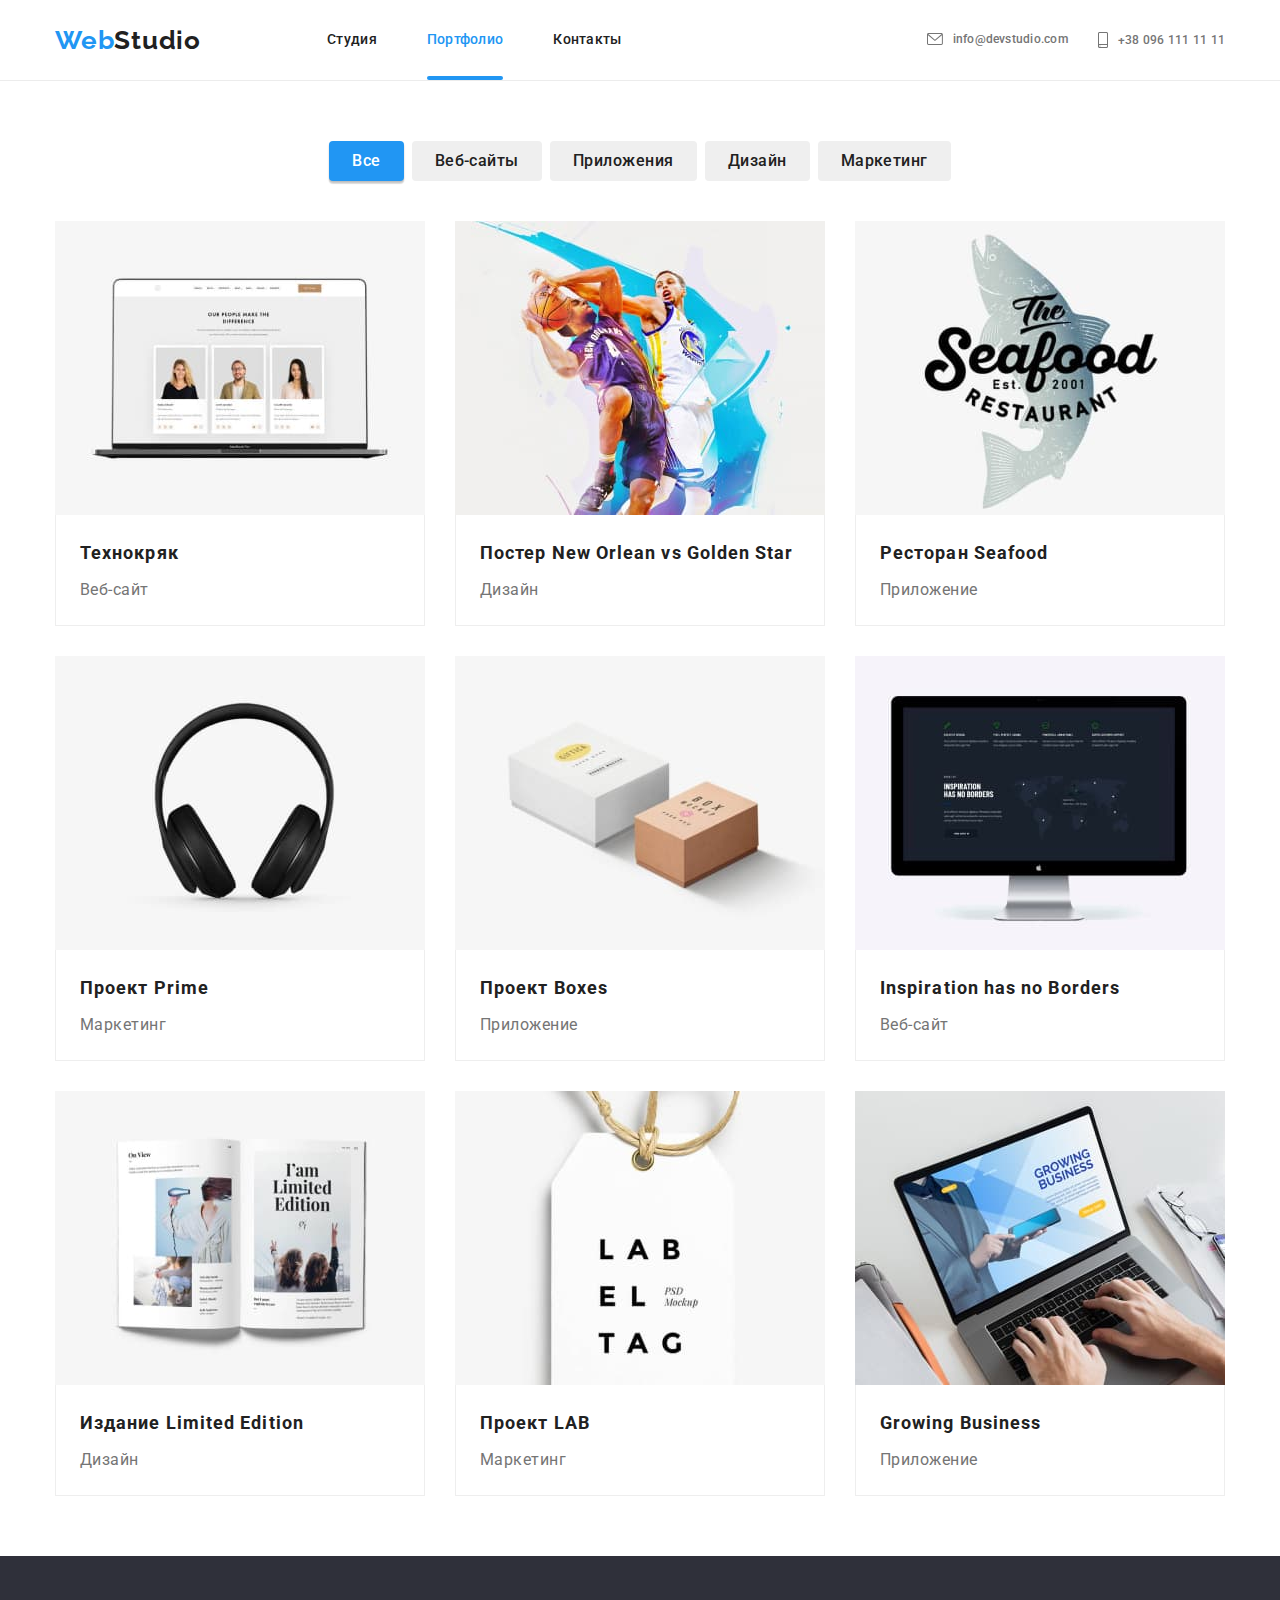
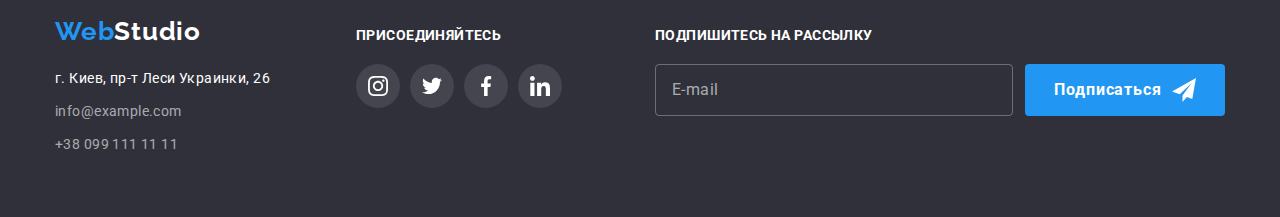
==== commit 5553c642: "Finish with adaptive imgs, in proc of fixing menu and modal" ====
--- a/portfolio.html
+++ b/portfolio.html
@@ -106,35 +106,36 @@
           <ul class="examples">
             <li class="examples__item">
               <a class="examples__link" href="">
-                <picture>
-                  <source
-                    srcset="
-                      ./images/laptop-with-photos-desktop-1x.jpg 1x,
-                      ./images/laptop-with-photos-desktop-2x.jpg 2x
-                    "
-                    media="(min-width: 1200px)"
-                  />
-                  <source
-                    srcset="
-                      ./images/laptop-with-photos-tablet-1x.jpg 1x,
-                      ./images/laptop-with-photos-tablet-2x.jpg 2x
-                    "
-                    media="(min-width: 768px)"
-                  />
-                  <source
-                    srcset="
-                      ./images/laptop-with-photos-mobile-1x.jpg 1x,
-                      ./images/laptop-with-photos-mobile-2x.jpg 2x
-                    "
-                    media="(max-width: 767px)"
-                  />
-                  <img
-                    class="examples__img"
-                    src="./images/laptop-with-photos-desktop-1x.jpg"
-                    alt="Ноутбук с фотографиями на экране"
-                  />
-                </picture>
                 <div class="examples__thumb">
+                  <picture>
+                    <source
+                      srcset="
+                        ./images/laptop-with-photos-desktop-1x.jpg 1x,
+                        ./images/laptop-with-photos-desktop-2x.jpg 2x
+                      "
+                      media="(min-width: 1200px)"
+                    />
+                    <source
+                      srcset="
+                        ./images/laptop-with-photos-tablet-1x.jpg 1x,
+                        ./images/laptop-with-photos-tablet-2x.jpg 2x
+                      "
+                      media="(min-width: 768px)"
+                    />
+                    <source
+                      srcset="
+                        ./images/laptop-with-photos-mobile-1x.jpg 1x,
+                        ./images/laptop-with-photos-mobile-2x.jpg 2x
+                      "
+                      media="(max-width: 767px)"
+                    />
+                    <img
+                      class="examples__img"
+                      src="./images/laptop-with-photos-desktop-1x.jpg"
+                      alt="Ноутбук с фотографиями на экране"
+                    />
+                  </picture>
+
                   <div class="examples__description-wrapper">
                     <p class="examples__description">
                       Ресурс предлагает комплексные предложения с разным уровнем функционала и
@@ -242,12 +243,34 @@
             <li class="examples__item">
               <a class="examples__link" href=""
                 ><div class="examples__thumb">
-                  <img
-                    class="examples__img"
-                    src="./images/earphones.jpg"
-                    alt="Наушники"
-                    width="370"
-                  />
+                  <picture>
+                    <source
+                      srcset="
+                        ./images/earphones-desktop-1x.jpg 1x,
+                        ./images/earphones-desktop-2x.jpg 2x
+                      "
+                      media="(min-width: 1200px)"
+                    />
+                    <source
+                      srcset="
+                        ./images/earphones-tablet-1x.jpg 1x,
+                        ./images/earphones-tablet-2x.jpg 2x
+                      "
+                      media="(min-width: 768px)"
+                    />
+                    <source
+                      srcset="
+                        ./images/earphones-mobile-1x.jpg 1x,
+                        ./images/earphones-mobile-2x.jpg 2x
+                      "
+                      media="(max-width: 767px)"
+                    />
+                    <img
+                      class="examples__img"
+                      src="./images/earphones-desktop-1x.jpg"
+                      alt="Наушники"
+                    />
+                  </picture>
                   <div class="examples__description-wrapper">
                     <p class="examples__description">
                       Ресурс предлагает комплексные предложения с разным уровнем функционала и
@@ -265,12 +288,25 @@
             <li class="examples__item">
               <a class="examples__link" href=""
                 ><div class="examples__thumb">
-                  <img
-                    class="examples__img"
-                    src="./images/boxes.jpg"
-                    alt="Картонные коробки"
-                    width="370"
-                  />
+                  <picture>
+                    <source
+                      srcset="./images/boxes-desktop-1x.jpg 1x, ./images/boxes-desktop-2x.jpg 2x"
+                      media="(min-width: 1200px)"
+                    />
+                    <source
+                      srcset="./images/boxes-tablet-1x.jpg 1x, ./images/boxes-tablet-2x.jpg 2x"
+                      media="(min-width: 768px)"
+                    />
+                    <source
+                      srcset="./images/boxes-mobile-1x.jpg 1x, ./images/boxes-mobile-2x.jpg 2x"
+                      media="(max-width: 767px)"
+                    />
+                    <img
+                      class="examples__img"
+                      src="./images/boxes-desktop-1x.jpg"
+                      alt="Картонные коробки"
+                    />
+                  </picture>
                   <div class="examples__description-wrapper">
                     <p class="examples__description">
                       Ресурс предлагает комплексные предложения с разным уровнем функционала и
@@ -288,12 +324,28 @@
             <li class="examples__item">
               <a class="examples__link" href=""
                 ><div class="examples__thumb">
-                  <img
-                    class="examples__img"
-                    src="./images/monitor.jpg"
-                    alt="Большой монитор"
-                    width="370"
-                  />
+                  <picture>
+                    <source
+                      srcset="
+                        ./images/monitor-desktop-1x.jpg 1x,
+                        ./images/monitor-desktop-2x.jpg 2x
+                      "
+                      media="(min-width: 1200px)"
+                    />
+                    <source
+                      srcset="./images/monitor-tablet-1x.jpg 1x, ./images/monitor-tablet-2x.jpg 2x"
+                      media="(min-width: 768px)"
+                    />
+                    <source
+                      srcset="./images/monitor-mobile-1x.jpg 1x, ./images/monitor-mobile-2x.jpg 2x"
+                      media="(max-width: 767px)"
+                    />
+                    <img
+                      class="examples__img"
+                      src="./images/monitor-desktop-1x.jpg"
+                      alt="Большой монитор"
+                    />
+                  </picture>
                   <div class="examples__description-wrapper">
                     <p class="examples__description">
                       Ресурс предлагает комплексные предложения с разным уровнем функционала и
@@ -311,7 +363,34 @@
             <li class="examples__item">
               <a class="examples__link" href=""
                 ><div class="examples__thumb">
-                  <img class="examples__img" src="./images/magazine.jpg" alt="Журнал" width="370" />
+                  <picture>
+                    <source
+                      srcset="
+                        ./images/magazine-desktop-1x.jpg 1x,
+                        ./images/magazine-desktop-2x.jpg 2x
+                      "
+                      media="(min-width: 1200px)"
+                    />
+                    <source
+                      srcset="
+                        ./images/magazine-tablet-1x.jpg 1x,
+                        ./images/magazine-tablet-2x.jpg 2x
+                      "
+                      media="(min-width: 768px)"
+                    />
+                    <source
+                      srcset="
+                        ./images/magazine-mobile-1x.jpg 1x,
+                        ./images/magazine-mobile-2x.jpg 2x
+                      "
+                      media="(max-width: 767px)"
+                    />
+                    <img
+                      class="examples__img"
+                      src="./images/magazine-desktop-1x.jpg"
+                      alt="Журнал"
+                    />
+                  </picture>
                   <div class="examples__description-wrapper">
                     <p class="examples__description">
                       Ресурс предлагает комплексные предложения с разным уровнем функционала и
@@ -329,7 +408,21 @@
             <li class="examples__item">
               <a class="examples__link" href=""
                 ><div class="examples__thumb">
-                  <img class="examples__img" src="./images/label.jpg" alt="Этикетка" width="370" />
+                  <picture>
+                    <source
+                      srcset="./images/label-desktop-1x.jpg 1x, ./images/label-desktop-2x.jpg 2x"
+                      media="(min-width: 1200px)"
+                    />
+                    <source
+                      srcset="./images/label-tablet-1x.jpg 1x, ./images/label-tablet-2x.jpg 2x"
+                      media="(min-width: 768px)"
+                    />
+                    <source
+                      srcset="./images/label-mobile-1x.jpg 1x, ./images/label-mobile-2x.jpg 2x"
+                      media="(max-width: 767px)"
+                    />
+                    <img class="examples__img" src="./images/label-desktop-1x.jpg" alt="Этикетка" />
+                  </picture>
                   <div class="examples__description-wrapper">
                     <p class="examples__description">
                       Ресурс предлагает комплексные предложения с разным уровнем функционала и
@@ -347,12 +440,34 @@
             <li class="examples__item">
               <a class="examples__link" href=""
                 ><div class="examples__thumb">
-                  <img
-                    class="examples__img"
-                    src="./images/hands-on-laptop.jpg"
-                    alt="Руки на ноутбуке"
-                    width="370"
-                  />
+                  <picture>
+                    <source
+                      srcset="
+                        ./images/hands-on-laptop-desktop-1x.jpg 1x,
+                        ./images/hands-on-laptop-desktop-2x.jpg 2x
+                      "
+                      media="(min-width: 1200px)"
+                    />
+                    <source
+                      srcset="
+                        ./images/hands-on-laptop-tablet-1x.jpg 1x,
+                        ./images/hands-on-laptop-tablet-2x.jpg 2x
+                      "
+                      media="(min-width: 768px)"
+                    />
+                    <source
+                      srcset="
+                        ./images/hands-on-laptop-mobile-1x.jpg 1x,
+                        ./images/hands-on-laptop-mobile-2x.jpg 2x
+                      "
+                      media="(max-width: 767px)"
+                    />
+                    <img
+                      class="examples__img"
+                      src="./images/hands-on-laptop-desktop-1x.jpg"
+                      alt="Руки на ноутбуке"
+                    />
+                  </picture>
                   <div class="examples__description-wrapper">
                     <p class="examples__description">
                       Ресурс предлагает комплексные предложения с разным уровнем функционала и
--- a/css/main.min.css
+++ b/css/main.min.css
@@ -1,2 +1,2 @@
-body{-webkit-box-sizing:border-box;box-sizing:border-box;font-family:"Roboto",sans-serif;font-size:14px;line-height:1.71;letter-spacing:.03em;color:#757575}ul{list-style:none;padding:0;margin:0}a{text-decoration:none}img{display:block;max-width:100%;height:auto}p{margin:0}.container{margin:0 auto;padding-left:15px;padding-right:15px}@media screen and (min-width: 480px){.container{width:480px}}@media screen and (min-width: 768px){.container{width:768px}}@media screen and (min-width: 1200px){.container{width:1200px}}.heading{margin:0;margin-bottom:30px;text-align:center;color:#212121;font-weight:700;font-size:36px;line-height:1.17;letter-spacing:0.03em}@media screen and (min-width: 1200px){.heading{margin-bottom:50px}}.advantages__main-heading,.portfolio__main-headimg{position:absolute;white-space:nowrap;width:1px;height:1px;overflow:hidden;border:0;padding:0;clip:rect(0 0 0 0);-webkit-clip-path:inset(50%);clip-path:inset(50%);margin:-1px}.header{border-bottom:1px solid #ececec}@media screen and (max-width: 767px){.header{padding-top:16px;padding-bottom:16px}}@media screen and (min-width: 768px){.header{display:-webkit-box;display:-ms-flexbox;display:flex;-webkit-box-align:center;-ms-flex-align:center;align-items:center;height:81px}}.header__container{position:relative;display:-webkit-box;display:-ms-flexbox;display:flex;-webkit-box-align:center;-ms-flex-align:center;align-items:center;-webkit-box-pack:justify;-ms-flex-pack:justify;justify-content:space-between}@media screen and (min-width: 768px){.header__container{display:-webkit-box;display:-ms-flexbox;display:flex;-webkit-box-align:center;-ms-flex-align:center;align-items:center;-webkit-box-pack:justify;-ms-flex-pack:justify;justify-content:space-between}}@media screen and (max-width: 767px){.header__contacts{margin-bottom:64px}}@media screen and (min-width: 768px){.header__contacts{display:-webkit-box;display:-ms-flexbox;display:flex;-webkit-box-orient:vertical;-webkit-box-direction:reverse;-ms-flex-direction:column-reverse;flex-direction:column-reverse}}@media screen and (min-width: 1200px){.header__contacts{-webkit-box-orient:horizontal;-webkit-box-direction:reverse;-ms-flex-direction:row-reverse;flex-direction:row-reverse}}@media screen and (max-width: 767px){.header__item:not(:last-child){margin-bottom:32px}}@media screen and (min-width: 768px) and (max-width: 1199px){.header__item:not(:first-child){margin-bottom:10px}}@media screen and (min-width: 1200px){.header__item:not(:first-child){margin-right:30px}}.header__link{display:-webkit-box;display:-ms-flexbox;display:flex;-webkit-box-align:center;-ms-flex-align:center;align-items:center;font-weight:500;letter-spacing:0.02em;color:#757575;-webkit-transition-property:color;transition-property:color;-webkit-transition-duration:250ms;transition-duration:250ms;-webkit-transition-timing-function:cubic-bezier(0.4, 0, 0.2, 1);transition-timing-function:cubic-bezier(0.4, 0, 0.2, 1)}.header__link:hover,.header__link:focus{color:#2196f3}@media screen and (min-width: 768px){.header__link{font-size:12px;line-height:1.17}}@media screen and (max-width: 767px){.header__link.header__link--tel{font-size:34px;line-height:1.18;letter-spacing:0.02em;color:#2196f3}.header__link.header__link--mail{font-size:24px;line-height:1.17;letter-spacing:0.02em;color:inherit}}.header__icon{fill:currentColor}@media screen and (max-width: 767px){.header__icon{display:none}}@media screen and (min-width: 768px){.header__icon{margin-right:8px}}@media screen and (min-width: 1200px){.header__icon{margin-right:10px}}@media screen and (max-width: 767px){.header__menu{display:none}.header__menu.is-open{position:absolute;z-index:1;display:-webkit-box;display:-ms-flexbox;display:flex;-webkit-box-orient:vertical;-webkit-box-direction:normal;-ms-flex-direction:column;flex-direction:column;-webkit-box-pack:justify;-ms-flex-pack:justify;justify-content:space-between;top:0;left:0;width:100%;height:100vh;padding-top:48px;padding-bottom:48px;padding-left:40px;background-color:#fff}}@media screen and (min-width: 768px){.header__menu{display:-webkit-box;display:-ms-flexbox;display:flex;-webkit-box-pack:justify;-ms-flex-pack:justify;justify-content:space-between;-webkit-box-align:center;-ms-flex-align:center;align-items:center}}.logo{font-family:"Raleway",sans-serif;font-weight:700;letter-spacing:0.03em;color:#2196f3}@media screen and (max-width: 1199px){.logo{font-size:24px;line-height:1.17}}@media screen and (min-width: 1200px){.logo{font-size:26px;line-height:1.19}}.header__logo--brightness-theme{color:#212121}.footer__logo{display:block;margin-bottom:20px}.footer__logo--brightness-theme{color:#fff}@media screen and (min-width: 768px){.navigation{margin-right:84px}}@media screen and (min-width: 1200px){.navigation{margin-right:305px}}@media screen and (min-width: 768px){.navigation__menu{display:-webkit-box;display:-ms-flexbox;display:flex}}@media screen and (max-width: 767px){.navigation__item:not(:last-child){margin-bottom:32px}}@media screen and (min-width: 768px){.navigation__item:not(:last-child){margin-right:50px}}.navigation__link{font-weight:500;font-size:40px;line-height:1.18;letter-spacing:0.02em;color:#212121;-webkit-transition-property:color;transition-property:color;-webkit-transition-duration:250ms;transition-duration:250ms;-webkit-transition-timing-function:cubic-bezier(0.4, 0, 0.2, 1);transition-timing-function:cubic-bezier(0.4, 0, 0.2, 1)}.navigation__link:hover,.navigation__link:focus{color:#2196f3}@media screen and (min-width: 768px){.navigation__link{padding-top:32px;padding-bottom:32px;font-size:14px;line-height:1.14}}.navigation__link--current{position:relative;color:#2196f3}@media screen and (max-width: 767px){.navigation__link--current{padding-bottom:4px}}@media screen and (min-width: 768px){.navigation__link--current::after{content:'';position:absolute;bottom:-2px;left:0;width:100%;height:4px;background-color:#2196f3;border-radius:2px}}@media screen and (min-width: 1200px){.navigation__link--current{bottom:0px}}.header__social-list{display:-webkit-box;display:-ms-flexbox;display:flex;-ms-flex-wrap:wrap;flex-wrap:wrap}@media screen and (min-width: 768px){.header__social-list{display:none}}.header__social-item{display:-webkit-box;display:-ms-flexbox;display:flex}.header__social-item:not(:last-child){margin-right:10px}.header__social-item:not(:last-child)::after{content:'';margin-left:10px;display:block;height:100%;width:1px;background-color:rgba(33,33,33,0.2)}.header__social-link{font-weight:500;font-size:18px;line-height:1.22;letter-spacing:0.02em;color:#2196f3}.switch{position:absolute;top:-6px;right:0;border:none;background-color:transparent;-webkit-transition-property:fill;transition-property:fill;-webkit-transition-duration:250ms;transition-duration:250ms;-webkit-transition-timing-function:cubic-bezier(0.4, 0, 0.2, 1);transition-timing-function:cubic-bezier(0.4, 0, 0.2, 1)}.switch.is-open{position:absolute;z-index:1;top:-6px;right:0}.switch.is-open .switch__close{display:block}.switch.is-open .switch__menu{display:none}.switch:hover,.switch:focus{fill:#2196f3}@media screen and (min-width: 768px){.switch{display:none}}.switch__close{display:none}.hero{padding-top:118px;padding-bottom:118px;background-color:#2f303a;background-image:-webkit-gradient(linear, left top, right top, from(rgba(47,48,58,0.4)), to(rgba(47,48,58,0.4))),url(/images/hero-mobile-1x.jpg);background-image:linear-gradient(to right, rgba(47,48,58,0.4), rgba(47,48,58,0.4)),url(/images/hero-mobile-1x.jpg);background-size:cover;background-repeat:no-repeat;background-position:center}@media (min-device-pixel-ratio: 2), (-webkit-min-device-pixel-ratio: 2), (min-resolution: 192dpi), (min-resolution: 2dppx){.hero{background-image:-webkit-gradient(linear, left top, right top, from(rgba(47,48,58,0.4)), to(rgba(47,48,58,0.4))),url(/images/hero-mobile-2x.jpg);background-image:linear-gradient(to right, rgba(47,48,58,0.4), rgba(47,48,58,0.4)),url(/images/hero-mobile-2x.jpg)}}@media screen and (min-width: 768px){.hero{background-image:-webkit-gradient(linear, left top, right top, from(rgba(47,48,58,0.4)), to(rgba(47,48,58,0.4))),url(/images/hero-tablet-1x.jpg);background-image:linear-gradient(to right, rgba(47,48,58,0.4), rgba(47,48,58,0.4)),url(/images/hero-tablet-1x.jpg)}}@media screen and (min-width: 768px) and (min-device-pixel-ratio: 2), screen and (min-width: 768px) and (-webkit-min-device-pixel-ratio: 2), screen and (min-width: 768px) and (min-resolution: 192dpi), screen and (min-width: 768px) and (min-resolution: 2dppx){.hero{background-image:-webkit-gradient(linear, left top, right top, from(rgba(47,48,58,0.4)), to(rgba(47,48,58,0.4))),url(/images/hero-tablet-2x.jpg);background-image:linear-gradient(to right, rgba(47,48,58,0.4), rgba(47,48,58,0.4)),url(/images/hero-tablet-2x.jpg)}}@media screen and (min-width: 1200px){.hero{max-width:1600px;padding-top:200px;padding-bottom:200px;margin-left:auto;margin-right:auto;background-image:-webkit-gradient(linear, left top, right top, from(rgba(47,48,58,0.4)), to(rgba(47,48,58,0.4))),url(/images/hero-desktop-1x.jpg);background-image:linear-gradient(to right, rgba(47,48,58,0.4), rgba(47,48,58,0.4)),url(/images/hero-desktop-1x.jpg)}}@media screen and (min-width: 1200px) and (min-device-pixel-ratio: 2), screen and (min-width: 1200px) and (-webkit-min-device-pixel-ratio: 2), screen and (min-width: 1200px) and (min-resolution: 192dpi), screen and (min-width: 1200px) and (min-resolution: 2dppx){.hero{background-image:-webkit-gradient(linear, left top, right top, from(rgba(47,48,58,0.4)), to(rgba(47,48,58,0.4))),url(/images/hero-desktop-2x.jpg);background-image:linear-gradient(to right, rgba(47,48,58,0.4), rgba(47,48,58,0.4)),url(/images/hero-desktop-2x.jpg)}}.hero__container{text-align:center}.hero__heading{text-align:center;margin-top:0;font-weight:900;font-size:26px;line-height:1.62;letter-spacing:0.06em;text-transform:uppercase;color:#fff}@media screen and (min-width: 1200px){.hero__heading{font-size:44px;line-height:1.36}}.button{min-width:200px;padding-top:10px;padding-bottom:10px;cursor:pointer;font-family:inherit;font-weight:700;font-size:16px;line-height:1.88;letter-spacing:0.06em;color:#fff;background-color:#2196f3;border:1px solid transparent;border-radius:4px;-webkit-transition-property:background;transition-property:background;-webkit-transition-duration:250ms;transition-duration:250ms;-webkit-transition-timing-function:cubic-bezier(0.4, 0, 0.2, 1);transition-timing-function:cubic-bezier(0.4, 0, 0.2, 1)}.button:hover,.button:focus{background:#188ce8}.form-connection__button{margin-left:auto;margin-right:auto;display:-webkit-box;display:-ms-flexbox;display:flex;-webkit-box-align:center;-ms-flex-align:center;align-items:center;-webkit-box-pack:center;-ms-flex-pack:center;justify-content:center}.form-connection__button--icon{margin-left:10px}.modal__button{display:block;margin:0 auto;-webkit-box-shadow:0px 4px 4px rgba(0,0,0,0.15);box-shadow:0px 4px 4px rgba(0,0,0,0.15)}.filter__button{padding:6px 22px;color:#212121;font-family:inherit;font-style:inherit;font-weight:500;font-size:16px;line-height:1.6;letter-spacing:0.03em;cursor:pointer;border:1px solid transparent;border-radius:4px;-webkit-transition-property:color,background-color,-webkit-box-shadow;transition-property:color,background-color,-webkit-box-shadow;transition-property:color,background-color,box-shadow;transition-property:color,background-color,box-shadow,-webkit-box-shadow;-webkit-transition-duration:250ms;transition-duration:250ms;-webkit-transition-timing-function:cubic-bezier(0.4, 0, 0.2, 1);transition-timing-function:cubic-bezier(0.4, 0, 0.2, 1)}.filter__button:hover,.filter__button:focus,.filter__button.filter__button--current{color:#fff;background-color:#2196f3;-webkit-box-shadow:0px 3px 1px rgba(0,0,0,0.1),0px 1px 2px rgba(0,0,0,0.08),0px 2px 2px rgba(0,0,0,0.12);box-shadow:0px 3px 1px rgba(0,0,0,0.1),0px 1px 2px rgba(0,0,0,0.08),0px 2px 2px rgba(0,0,0,0.12)}.advantages{padding-top:60px;padding-bottom:60px}@media screen and (min-width: 1200px){.advantages{padding-top:94px;padding-bottom:94px}}@media screen and (min-width: 768px){.advantages__list{display:-webkit-box;display:-ms-flexbox;display:flex;-ms-flex-wrap:wrap;flex-wrap:wrap;margin-left:-30px;margin-top:-30px}}@media screen and (max-width: 767px){.advantages__item:not(:last-child){margin-bottom:30px}}@media screen and (min-width: 768px){.advantages__item{margin-left:30px;margin-top:30px;width:calc((100% - 60px) / 2)}}@media screen and (min-width: 1200px){.advantages__item{margin-left:30px;margin-top:30px;width:calc((100% - 120px) / 4)}}.advantages__wrapper{margin-bottom:30px;padding-top:25px;padding-bottom:25px;text-align:center;background-color:#f5f4fa;border-radius:4px}.advantages__heading{margin-bottom:10px;font-size:14px;line-height:1.14;letter-spacing:0.03em;text-transform:uppercase}@media screen and (min-width: 768px){.advantages__heading{text-align:start}}.our-doing{display:none}@media screen and (min-width: 1200px){.our-doing{display:block;padding-bottom:94px}}.our-doing__list{display:-webkit-box;display:-ms-flexbox;display:flex;margin-left:-30px}.our-doing__item{margin-left:30px;-ms-flex-preferred-size:calc((100% - 60px) / 3);flex-basis:calc((100% - 60px) / 3)}.our-doing__link{position:relative;display:block;-webkit-box-sizing:content-box;box-sizing:content-box}.our-doing__description{position:absolute;bottom:0;left:0;width:100%;margin:0;padding-top:27px;padding-bottom:27px;font-style:normal;font-weight:700;line-height:1.14;text-align:center;text-transform:uppercase;color:#fff;background:rgba(47,48,58,0.8)}.our-team{padding-top:60px;padding-bottom:60px;background-color:#f5f4fa}@media screen and (min-width: 1200px){.our-team{padding-top:94px;padding-bottom:94px}}@media screen and (min-width: 768px){.our-team__list{display:-webkit-box;display:-ms-flexbox;display:flex;-ms-flex-wrap:wrap;flex-wrap:wrap;margin-top:-30px;margin-left:-30px}}.employee-card{-webkit-box-shadow:0px 1px 3px rgba(0,0,0,0.12),0px 1px 1px rgba(0,0,0,0.14),0px 2px 1px rgba(0,0,0,0.2);box-shadow:0px 1px 3px rgba(0,0,0,0.12),0px 1px 1px rgba(0,0,0,0.14),0px 2px 1px rgba(0,0,0,0.2);border-radius:0px 0px 4px 4px}@media screen and (max-width: 767px){.employee-card{margin-bottom:30px}}@media screen and (min-width: 768px){.employee-card{width:calc((100% - 60px) / 2);margin-left:30px;margin-top:30px}}@media screen and (min-width: 1200px){.employee-card{width:calc((100% - 4 * 30px) / 4)}}.employee-card__wrapper{padding-top:30px;padding-bottom:24px;background-color:#fff}.employee-card__member{margin-bottom:10px;font-weight:500;font-size:16px;line-height:1.19;text-align:center}.employee-card__position{padding:0;margin-left:0;margin-right:0;margin-top:0;margin-bottom:16px;text-align:center;font-size:16px;line-height:1.19}.employee-card__social-block{display:-webkit-box;display:-ms-flexbox;display:flex;-webkit-box-pack:center;-ms-flex-pack:center;justify-content:center}.employee-card__link{display:-webkit-box;display:-ms-flexbox;display:flex;width:44px;height:44px;-webkit-box-pack:center;-ms-flex-pack:center;justify-content:center;-webkit-box-align:center;-ms-flex-align:center;align-items:center;fill:#afb1b8;border-radius:50%;-webkit-transition-property:fill,background-color;transition-property:fill,background-color;-webkit-transition-duration:250ms;transition-duration:250ms;-webkit-transition-timing-function:cubic-bezier(0.4, 0, 0.2, 1);transition-timing-function:cubic-bezier(0.4, 0, 0.2, 1)}.employee-card__link:hover,.employee-card__link:focus{background-color:#2196f3;fill:#fff}.employee-card__link:not(:last-child){margin-right:10px}.clients{padding-top:60px;padding-bottom:60px}@media screen and (min-width: 1200px){.clients{padding-top:94px;padding-bottom:94px}}.clients-list{display:-webkit-box;display:-ms-flexbox;display:flex;-ms-flex-wrap:wrap;flex-wrap:wrap;margin-left:-30px;margin-top:-30px}.clients-list__item{-ms-flex-preferred-size:calc((100% - 60px) / 2);flex-basis:calc((100% - 60px) / 2);margin-left:30px;margin-top:30px}@media screen and (min-width: 768px){.clients-list__item{-ms-flex-preferred-size:calc((100% - 90px) / 3);flex-basis:calc((100% - 90px) / 3)}}@media screen and (min-width: 1200px){.clients-list__item{-ms-flex-preferred-size:calc((100% - 6 * 30px) / 6);flex-basis:calc((100% - 6 * 30px) / 6)}}.clients-list__link{display:-webkit-box;display:-ms-flexbox;display:flex;height:92px;-webkit-box-pack:center;-ms-flex-pack:center;justify-content:center;-webkit-box-align:center;-ms-flex-align:center;align-items:center;border:1px solid #afb1b8;border-radius:4px;fill:#afb1b8;-webkit-transition-property:border-color,fill;transition-property:border-color,fill;-webkit-transition-duration:250ms;transition-duration:250ms;-webkit-transition-timing-function:cubic-bezier(0.4, 0, 0.2, 1);transition-timing-function:cubic-bezier(0.4, 0, 0.2, 1)}.clients-list__link:hover,.clients-list__link:focus{border-color:#2196f3;fill:#2196f3}.footer{background-color:#2f303a;padding-top:60px;padding-bottom:60px}@media screen and (max-width: 767px){.footer{text-align:center}}@media screen and (min-width: 768px) and (max-width: 1199px){.footer__container{padding-left:88px;padding-right:88px}}@media screen and (min-width: 1200px){.footer__container{display:-webkit-box;display:-ms-flexbox;display:flex}}@media screen and (min-width: 768px){.footer__tablet-container{display:-webkit-box;display:-ms-flexbox;display:flex}}@media screen and (min-width: 768px) and (max-width: 1199px){.footer__tablet-container{-webkit-box-pack:justify;-ms-flex-pack:justify;justify-content:space-between}}@media screen and (max-width: 1199px){.footer__contacts{margin-bottom:60px}}@media screen and (min-width: 768px) and (max-width: 1199px){.footer__contacts{text-align:center}}@media screen and (min-width: 1200px){.footer__contacts{margin-right:70px}}.footer__physical-address{margin-top:0;min-width:231px;font-style:normal;color:#fff}@media screen and (max-width: 1199px){.footer__physical-address{margin-bottom:8px}}@media screen and (min-width: 1200px){.footer__physical-address{margin-bottom:9px}}@media screen and (max-width: 1199px){.footer__item:not(:last-child){margin-bottom:8px}}@media screen and (min-width: 1200px){.footer__item:not(:last-child){margin-bottom:9px}}.footer__link{color:rgba(255,255,255,0.6);font-style:normal;-webkit-transition-property:color;transition-property:color;-webkit-transition-duration:250ms;transition-duration:250ms;-webkit-transition-timing-function:cubic-bezier(0.4, 0, 0.2, 1);transition-timing-function:cubic-bezier(0.4, 0, 0.2, 1)}.footer__link:hover,.footer__link:focus{color:#2196f3}@media screen and (max-width: 1199px){.social-block{margin-bottom:60px}}@media screen and (min-width: 768px) and (max-width: 1199px){.social-block{text-align:center}}@media screen and (min-width: 1200px){.social-block{margin-right:93px;padding-top:12px}}.social-block__urge{margin-top:0;margin-bottom:20px;color:#fff;font-weight:700;line-height:1.14;text-transform:uppercase}.social-block__wrapper{display:-webkit-box;display:-ms-flexbox;display:flex;-webkit-box-pack:center;-ms-flex-pack:center;justify-content:center}.social-block__link{display:-webkit-box;display:-ms-flexbox;display:flex;width:44px;height:44px;-webkit-box-pack:center;-ms-flex-pack:center;justify-content:center;-webkit-box-align:center;-ms-flex-align:center;align-items:center;background-color:rgba(255,255,255,0.1);fill:#fff;border-radius:50%;-webkit-transition-property:background-color;transition-property:background-color;-webkit-transition-duration:250ms;transition-duration:250ms;-webkit-transition-timing-function:cubic-bezier(0.4, 0, 0.2, 1);transition-timing-function:cubic-bezier(0.4, 0, 0.2, 1)}.social-block__link:hover,.social-block__link:focus{background-color:#2196f3}.social-block__link:not(:last-child){margin-right:10px}.form-connection{color:#fff;font-weight:700;line-height:1.14;text-transform:uppercase}@media screen and (min-width: 768px) and (max-width: 1199px){.form-connection{text-align:center}}@media screen and (min-width: 1200px){.form-connection{padding-top:12px}}@media screen and (min-width: 1200px){.form-connection__wrapper{display:-webkit-box;display:-ms-flexbox;display:flex}}.form-connection__label{display:block;margin-bottom:20px}.form-connection__input{width:100%;padding:15px 0px 15px 16px;font-weight:400;font-size:16px;line-height:1.25;letter-spacing:0.03em;color:rgba(255,255,255,0.6);background-color:transparent;border-radius:4px;border:1px solid rgba(255,255,255,0.3);outline:none;-webkit-transition-property:border-color;transition-property:border-color;-webkit-transition-duration:250ms;transition-duration:250ms;-webkit-transition-timing-function:cubic-bezier(0.4, 0, 0.2, 1);transition-timing-function:cubic-bezier(0.4, 0, 0.2, 1)}.form-connection__input:focus{border-color:#2196f3}.form-connection__input::-webkit-input-placeholder{font-weight:400;font-size:16px;line-height:1.25;letter-spacing:0.03em;color:rgba(255,255,255,0.6)}.form-connection__input:-ms-input-placeholder{font-weight:400;font-size:16px;line-height:1.25;letter-spacing:0.03em;color:rgba(255,255,255,0.6)}.form-connection__input::-ms-input-placeholder{font-weight:400;font-size:16px;line-height:1.25;letter-spacing:0.03em;color:rgba(255,255,255,0.6)}.form-connection__input::placeholder{font-weight:400;font-size:16px;line-height:1.25;letter-spacing:0.03em;color:rgba(255,255,255,0.6)}@media screen and (max-width: 1200px){.form-connection__input{margin-bottom:20px}}@media screen and (min-width: 768px){.form-connection__input{max-width:450px}}@media screen and (min-width: 1200px){.form-connection__input{width:358px;margin-right:12px}}.backdrop{position:fixed;width:100vw;height:100vh;top:0;left:0;-webkit-transform:scale(1);transform:scale(1);background-color:rgba(0,0,0,0.2);-webkit-transition-property:opacity,visibility,-webkit-transform;transition-property:opacity,visibility,-webkit-transform;transition-property:opacity,transform,visibility;transition-property:opacity,transform,visibility,-webkit-transform;-webkit-transition-duration:250ms;transition-duration:250ms;-webkit-transition-timing-function:cubic-bezier(0.4, 0, 0.2, 1);transition-timing-function:cubic-bezier(0.4, 0, 0.2, 1)}.backdrop.is-hidden{opacity:0;pointer-events:none;visibility:hidden;-webkit-transform:scale(0.3);transform:scale(0.3)}.modal{position:absolute;top:93px;left:3vw;width:94vw;min-height:610px;padding:40px;background-color:#fff}@media screen and (min-width: 480px){.modal{width:450px;top:50%;left:50%;-webkit-transform:translate(-50%, -50%);transform:translate(-50%, -50%)}}@media screen and (min-width: 1200px){.modal{width:528px;height:-webkit-fit-content;height:-moz-fit-content;height:fit-content;line-height:1.15}}.modal__close{position:absolute;display:-webkit-box;display:-ms-flexbox;display:flex;width:30px;height:30px;top:8px;right:8px;padding:0;-webkit-box-pack:center;-ms-flex-pack:center;justify-content:center;-webkit-box-align:center;-ms-flex-align:center;align-items:center;cursor:pointer;border-radius:50%;border:1px solid rgba(0,0,0,0.1);background:#fff;-webkit-transition-property:fill;transition-property:fill;-webkit-transition-duration:250ms;transition-duration:250ms;-webkit-transition-timing-function:cubic-bezier(0.4, 0, 0.2, 1);transition-timing-function:cubic-bezier(0.4, 0, 0.2, 1)}.modal__close:hover,.modal__close:focus{fill:#2196f3;outline:none}.modal__urge{display:block;margin-top:0;margin-bottom:12px;font-weight:700;font-size:20px;line-height:1.5;text-align:center;letter-spacing:0.03em;color:#212121}.modal__form-fild{margin-bottom:10px;display:-webkit-box;display:-ms-flexbox;display:flex;-webkit-box-orient:vertical;-webkit-box-direction:normal;-ms-flex-direction:column;flex-direction:column;position:relative}.modal__label{margin-bottom:4px;font-size:12px;line-height:1.17;letter-spacing:0.01em}.modal__input{padding-left:42px;min-height:40px;border:1px solid rgba(33,33,33,0.2);border-radius:4px;-webkit-transition-property:border-color;transition-property:border-color;-webkit-transition-duration:250ms;transition-duration:250ms;-webkit-transition-timing-function:cubic-bezier(0.4, 0, 0.2, 1);transition-timing-function:cubic-bezier(0.4, 0, 0.2, 1)}.modal__input:focus{border-color:#2196f3;outline:none}.modal__icon{left:15px;top:29px;position:absolute;-webkit-transition-property:fill;transition-property:fill;-webkit-transition-duration:250ms;transition-duration:250ms;-webkit-transition-timing-function:cubic-bezier(0.4, 0, 0.2, 1);transition-timing-function:cubic-bezier(0.4, 0, 0.2, 1)}.modal__input:focus+.modal__icon{fill:#2196f3}.modal__form-fild--add-comment{margin-bottom:20px}.modal__textarea{width:100%;max-height:120px;padding:12px 16px;resize:none;font-size:14px;line-height:1.14;letter-spacing:0.01em;color:rgba(117,117,117,0.5);border:1px solid rgba(33,33,33,0.2);border-radius:4px;-webkit-transition-property:border-color;transition-property:border-color;-webkit-transition-duration:250ms;transition-duration:250ms;-webkit-transition-timing-function:cubic-bezier(0.4, 0, 0.2, 1);transition-timing-function:cubic-bezier(0.4, 0, 0.2, 1)}.modal__textarea:focus{border-color:#2196f3;outline:none}@media screen and (min-width: 1200px){.modal__textarea{font-size:12px;line-height:1.17}}.acceptance-box{margin-bottom:30px}.acceptance-box__label{position:relative;display:-webkit-box;display:-ms-flexbox;display:flex;-webkit-box-align:center;-ms-flex-align:center;align-items:center;font-size:12px;line-height:1.17;letter-spacing:0.02rem}@media screen and (min-width: 1200px){.acceptance-box__label{font-size:14px;line-height:1.71}}.acceptance-box__input{-webkit-appearance:none;-moz-appearance:none;appearance:none;position:absolute}.acceptance-box__svg{margin-right:8px}.acceptance-box__svg--checked{position:absolute;top:50%;left:0;opacity:0;-webkit-transform:translateY(-50%);transform:translateY(-50%);-webkit-transition-property:opacity;transition-property:opacity;-webkit-transition-duration:250ms;transition-duration:250ms;-webkit-transition-timing-function:cubic-bezier(0.4, 0, 0.2, 1);transition-timing-function:cubic-bezier(0.4, 0, 0.2, 1)}.acceptance-box__input:checked ~ .acceptance-box__svg--checked{opacity:1}.acceptance-box__svg--non-checked{-webkit-transition-property:opacity,fill;transition-property:opacity,fill;-webkit-transition-duration:250ms;transition-duration:250ms;-webkit-transition-timing-function:cubic-bezier(0.4, 0, 0.2, 1);transition-timing-function:cubic-bezier(0.4, 0, 0.2, 1)}.acceptance-box__input:checked+.acceptance-box__svg--non-checked{opacity:0}.acceptance-box__input:focus+.acceptance-box__svg--non-checked{fill:#2196f3}.acceptance-box__link{color:#2196f3;margin-left:3px;-webkit-text-decoration-line:underline;text-decoration-line:underline}.acceptance-box__link:hover{-webkit-text-decoration-line:none;text-decoration-line:none}.portfolio{padding-top:60px;padding-bottom:60px}.filter{display:-webkit-box;display:-ms-flexbox;display:flex;-ms-flex-wrap:wrap;flex-wrap:wrap;margin-left:-8px;margin-top:-15px;margin-bottom:40px}@media screen and (max-width: 479px){.filter{max-width:479px}}@media screen and (min-width: 768px){.filter{-webkit-box-pack:center;-ms-flex-pack:center;justify-content:center}}.filter__item{margin-left:8px;margin-top:15px}@media screen and (min-width: 768px){.examples{display:-webkit-box;display:-ms-flexbox;display:flex;-ms-flex-wrap:wrap;flex-wrap:wrap;margin-top:-30px;margin-left:-30px}}@media screen and (max-width: 767px){.examples__item:not(:last-child){margin-bottom:30px}}@media screen and (min-width: 768px){.examples__item{width:calc((100% - 60px) / 2);margin-top:30px;margin-left:30px}}@media screen and (min-width: 1200px){.examples__item{width:calc((100% - 90px) / 3);margin-top:30px;margin-left:30px}}.examples__link{display:-webkit-box;display:-ms-flexbox;display:flex;-webkit-box-orient:vertical;-webkit-box-direction:normal;-ms-flex-direction:column;flex-direction:column;height:100%;-webkit-transition-property:-webkit-box-shadow;transition-property:-webkit-box-shadow;transition-property:box-shadow;transition-property:box-shadow, -webkit-box-shadow;-webkit-transition-duration:250ms;transition-duration:250ms;-webkit-transition-timing-function:cubic-bezier(0.4, 0, 0.2, 1);transition-timing-function:cubic-bezier(0.4, 0, 0.2, 1)}.examples__link:hover,.examples__link:focus{-webkit-box-shadow:0px 1px 1px rgba(0,0,0,0.12),0px 4px 4px rgba(0,0,0,0.06),1px 4px 6px rgba(0,0,0,0.16);box-shadow:0px 1px 1px rgba(0,0,0,0.12),0px 4px 4px rgba(0,0,0,0.06),1px 4px 6px rgba(0,0,0,0.16)}.examples__thumb{position:relative;overflow:hidden;-webkit-box-align:center;-ms-flex-align:center;align-items:center}.examples__description-wrapper{display:-webkit-box;display:-ms-flexbox;display:flex;position:absolute;height:100%;top:0;left:0;margin:0;padding-left:24px;padding-right:24px;-webkit-box-align:center;-ms-flex-align:center;align-items:center;background:rgba(33,150,243,0.9);-webkit-transform:translateY(102%);transform:translateY(102%);-webkit-transition-property:opacity,-webkit-transform;transition-property:opacity,-webkit-transform;transition-property:opacity,transform;transition-property:opacity,transform,-webkit-transform;-webkit-transition-duration:250ms;transition-duration:250ms;-webkit-transition-timing-function:cubic-bezier(0.4, 0, 0.2, 1);transition-timing-function:cubic-bezier(0.4, 0, 0.2, 1)}.examples__link:hover .examples__description-wrapper,.examples__link:focus .examples__description-wrapper{opacity:1;-webkit-transform:translateY(0);transform:translateY(0)}.examples__description{margin:0;color:#fff;font-size:18px;line-height:1.55}.examples__wrapper{-webkit-box-flex:1;-ms-flex-positive:1;flex-grow:1;padding-top:20px;padding-left:24px;padding-bottom:20px;padding-right:24px;border-bottom:1px solid #eee;border-left:1px solid #eee;border-right:1px solid #eee}.examples__heading{margin-top:0;margin-bottom:4px;text-align:left;color:#212121;font-size:18px;line-height:2;letter-spacing:0.06em}.examples__work-type{margin:0;font-family:"Roboto",sans-serif;color:#757575;font-size:16px;line-height:1.88;letter-spacing:0.03em}
+body{-webkit-box-sizing:border-box;box-sizing:border-box;font-family:"Roboto",sans-serif;font-size:14px;line-height:1.71;letter-spacing:.03em;color:#757575}ul{list-style:none;padding:0;margin:0}a{text-decoration:none}img{display:block;max-width:100%;height:auto}p{margin:0}.container{margin:0 auto;padding-left:15px;padding-right:15px}@media screen and (min-width: 480px){.container{width:480px}}@media screen and (min-width: 768px){.container{width:768px}}@media screen and (min-width: 1200px){.container{width:1200px}}.heading{margin:0;margin-bottom:30px;text-align:center;color:#212121;font-weight:700;font-size:36px;line-height:1.17;letter-spacing:0.03em}@media screen and (min-width: 1200px){.heading{margin-bottom:50px}}.advantages__main-heading,.portfolio__main-headimg{position:absolute;white-space:nowrap;width:1px;height:1px;overflow:hidden;border:0;padding:0;clip:rect(0 0 0 0);-webkit-clip-path:inset(50%);clip-path:inset(50%);margin:-1px}.no-scroll{overflow:hidden}.header{border-bottom:1px solid #ececec}@media screen and (max-width: 767px){.header{padding-top:16px;padding-bottom:16px}}@media screen and (min-width: 768px){.header{display:-webkit-box;display:-ms-flexbox;display:flex;-webkit-box-align:center;-ms-flex-align:center;align-items:center;height:81px}}.header__container{position:relative;display:-webkit-box;display:-ms-flexbox;display:flex;-webkit-box-align:center;-ms-flex-align:center;align-items:center;-webkit-box-pack:justify;-ms-flex-pack:justify;justify-content:space-between}@media screen and (min-width: 768px){.header__container{display:-webkit-box;display:-ms-flexbox;display:flex;-webkit-box-align:center;-ms-flex-align:center;align-items:center;-webkit-box-pack:justify;-ms-flex-pack:justify;justify-content:space-between}}@media screen and (max-width: 767px){.header__contacts{margin-bottom:64px}}@media screen and (min-width: 768px){.header__contacts{display:-webkit-box;display:-ms-flexbox;display:flex;-webkit-box-orient:vertical;-webkit-box-direction:reverse;-ms-flex-direction:column-reverse;flex-direction:column-reverse}}@media screen and (min-width: 1200px){.header__contacts{-webkit-box-orient:horizontal;-webkit-box-direction:reverse;-ms-flex-direction:row-reverse;flex-direction:row-reverse}}@media screen and (max-width: 767px){.header__item:not(:last-child){margin-bottom:32px}}@media screen and (min-width: 768px) and (max-width: 1199px){.header__item:not(:first-child){margin-bottom:10px}}@media screen and (min-width: 1200px){.header__item:not(:first-child){margin-right:30px}}.header__link{display:-webkit-box;display:-ms-flexbox;display:flex;-webkit-box-align:center;-ms-flex-align:center;align-items:center;font-weight:500;letter-spacing:0.02em;color:#757575;-webkit-transition-property:color;transition-property:color;-webkit-transition-duration:250ms;transition-duration:250ms;-webkit-transition-timing-function:cubic-bezier(0.4, 0, 0.2, 1);transition-timing-function:cubic-bezier(0.4, 0, 0.2, 1)}.header__link:hover,.header__link:focus{color:#2196f3}@media screen and (min-width: 768px){.header__link{font-size:12px;line-height:1.17}}@media screen and (max-width: 767px){.header__link.header__link--tel{font-size:34px;line-height:1.18;letter-spacing:0.02em;color:#2196f3}.header__link.header__link--mail{font-size:24px;line-height:1.17;letter-spacing:0.02em;color:inherit}}.header__icon{fill:currentColor}@media screen and (max-width: 767px){.header__icon{display:none}}@media screen and (min-width: 768px){.header__icon{margin-right:8px}}@media screen and (min-width: 1200px){.header__icon{margin-right:10px}}@media screen and (max-width: 767px){.header__menu{display:none}.header__menu.is-open{position:absolute;z-index:1;display:-webkit-box;display:-ms-flexbox;display:flex;-webkit-box-orient:vertical;-webkit-box-direction:normal;-ms-flex-direction:column;flex-direction:column;-webkit-box-pack:justify;-ms-flex-pack:justify;justify-content:space-between;top:0;left:0;width:100%;height:100vh;padding-top:48px;padding-bottom:48px;padding-left:40px;overflow:auto;background-color:#fff}}@media screen and (min-width: 768px){.header__menu{display:-webkit-box;display:-ms-flexbox;display:flex;-webkit-box-pack:justify;-ms-flex-pack:justify;justify-content:space-between;-webkit-box-align:center;-ms-flex-align:center;align-items:center}}.logo{font-family:"Raleway",sans-serif;font-weight:700;letter-spacing:0.03em;color:#2196f3}@media screen and (max-width: 1199px){.logo{font-size:24px;line-height:1.17}}@media screen and (min-width: 1200px){.logo{font-size:26px;line-height:1.19}}.header__logo--brightness-theme{color:#212121}.footer__logo{display:block;margin-bottom:20px}.footer__logo--brightness-theme{color:#fff}@media screen and (min-width: 768px){.navigation{margin-right:84px}}@media screen and (min-width: 1200px){.navigation{margin-right:305px}}@media screen and (min-width: 768px){.navigation__menu{display:-webkit-box;display:-ms-flexbox;display:flex}}@media screen and (max-width: 767px){.navigation__item:not(:last-child){margin-bottom:32px}}@media screen and (min-width: 768px){.navigation__item:not(:last-child){margin-right:50px}}.navigation__link{font-weight:500;font-size:40px;line-height:1.18;letter-spacing:0.02em;color:#212121;-webkit-transition-property:color;transition-property:color;-webkit-transition-duration:250ms;transition-duration:250ms;-webkit-transition-timing-function:cubic-bezier(0.4, 0, 0.2, 1);transition-timing-function:cubic-bezier(0.4, 0, 0.2, 1)}.navigation__link:hover,.navigation__link:focus{color:#2196f3}@media screen and (min-width: 768px){.navigation__link{padding-top:32px;padding-bottom:32px;font-size:14px;line-height:1.14}}.navigation__link--current{position:relative;color:#2196f3}@media screen and (max-width: 767px){.navigation__link--current{padding-bottom:4px}}@media screen and (min-width: 768px){.navigation__link--current::after{content:'';position:absolute;bottom:-1px;left:0;width:100%;height:4px;background-color:#2196f3;border-radius:2px}}@media screen and (min-width: 1200px){.navigation__link--current{bottom:0px}}.header__social-list{display:-webkit-box;display:-ms-flexbox;display:flex;-ms-flex-wrap:wrap;flex-wrap:wrap}@media screen and (min-width: 768px){.header__social-list{display:none}}.header__social-item{display:-webkit-box;display:-ms-flexbox;display:flex}.header__social-item:not(:last-child){margin-right:10px}.header__social-item:not(:last-child)::after{content:'';margin-left:10px;display:block;height:100%;width:1px;background-color:rgba(33,33,33,0.2)}.header__social-link{font-weight:500;font-size:18px;line-height:1.22;letter-spacing:0.02em;color:#2196f3}.switch{position:absolute;top:-6px;right:0;border:none;background-color:transparent;-webkit-transition-property:fill;transition-property:fill;-webkit-transition-duration:250ms;transition-duration:250ms;-webkit-transition-timing-function:cubic-bezier(0.4, 0, 0.2, 1);transition-timing-function:cubic-bezier(0.4, 0, 0.2, 1)}.switch.is-open{position:absolute;z-index:1;top:-6px;right:0}.switch.is-open .switch__close{display:block}.switch.is-open .switch__menu{display:none}.switch:hover,.switch:focus{fill:#2196f3}@media screen and (min-width: 768px){.switch{display:none}}.switch__close{display:none}.hero{padding-top:118px;padding-bottom:118px;background-color:#2f303a;background-image:-webkit-gradient(linear, left top, right top, from(rgba(47,48,58,0.4)), to(rgba(47,48,58,0.4))),url(/images/hero-mobile-1x.jpg);background-image:linear-gradient(to right, rgba(47,48,58,0.4), rgba(47,48,58,0.4)),url(/images/hero-mobile-1x.jpg);background-size:cover;background-repeat:no-repeat;background-position:center}@media (min-device-pixel-ratio: 2), (-webkit-min-device-pixel-ratio: 2), (min-resolution: 192dpi), (min-resolution: 2dppx){.hero{background-image:-webkit-gradient(linear, left top, right top, from(rgba(47,48,58,0.4)), to(rgba(47,48,58,0.4))),url(/images/hero-mobile-2x.jpg);background-image:linear-gradient(to right, rgba(47,48,58,0.4), rgba(47,48,58,0.4)),url(/images/hero-mobile-2x.jpg)}}@media screen and (min-width: 768px){.hero{background-image:-webkit-gradient(linear, left top, right top, from(rgba(47,48,58,0.4)), to(rgba(47,48,58,0.4))),url(/images/hero-tablet-1x.jpg);background-image:linear-gradient(to right, rgba(47,48,58,0.4), rgba(47,48,58,0.4)),url(/images/hero-tablet-1x.jpg)}}@media screen and (min-width: 768px) and (min-device-pixel-ratio: 2), screen and (min-width: 768px) and (-webkit-min-device-pixel-ratio: 2), screen and (min-width: 768px) and (min-resolution: 192dpi), screen and (min-width: 768px) and (min-resolution: 2dppx){.hero{background-image:-webkit-gradient(linear, left top, right top, from(rgba(47,48,58,0.4)), to(rgba(47,48,58,0.4))),url(/images/hero-tablet-2x.jpg);background-image:linear-gradient(to right, rgba(47,48,58,0.4), rgba(47,48,58,0.4)),url(/images/hero-tablet-2x.jpg)}}@media screen and (min-width: 1200px){.hero{max-width:1600px;padding-top:200px;padding-bottom:200px;margin-left:auto;margin-right:auto;background-image:-webkit-gradient(linear, left top, right top, from(rgba(47,48,58,0.4)), to(rgba(47,48,58,0.4))),url(/images/hero-desktop-1x.jpg);background-image:linear-gradient(to right, rgba(47,48,58,0.4), rgba(47,48,58,0.4)),url(/images/hero-desktop-1x.jpg)}}@media screen and (min-width: 1200px) and (min-device-pixel-ratio: 2), screen and (min-width: 1200px) and (-webkit-min-device-pixel-ratio: 2), screen and (min-width: 1200px) and (min-resolution: 192dpi), screen and (min-width: 1200px) and (min-resolution: 2dppx){.hero{background-image:-webkit-gradient(linear, left top, right top, from(rgba(47,48,58,0.4)), to(rgba(47,48,58,0.4))),url(/images/hero-desktop-2x.jpg);background-image:linear-gradient(to right, rgba(47,48,58,0.4), rgba(47,48,58,0.4)),url(/images/hero-desktop-2x.jpg)}}.hero__container{text-align:center}.hero__heading{text-align:center;margin-top:0;font-weight:900;font-size:26px;line-height:1.62;letter-spacing:0.06em;text-transform:uppercase;color:#fff}@media screen and (min-width: 1200px){.hero__heading{font-size:44px;line-height:1.36}}.button{min-width:200px;padding-top:10px;padding-bottom:10px;cursor:pointer;font-family:inherit;font-weight:700;font-size:16px;line-height:1.88;letter-spacing:0.06em;color:#fff;background-color:#2196f3;border:1px solid transparent;border-radius:4px;-webkit-transition-property:background;transition-property:background;-webkit-transition-duration:250ms;transition-duration:250ms;-webkit-transition-timing-function:cubic-bezier(0.4, 0, 0.2, 1);transition-timing-function:cubic-bezier(0.4, 0, 0.2, 1)}.button:hover,.button:focus{background:#188ce8}.form-connection__button{margin-left:auto;margin-right:auto;display:-webkit-box;display:-ms-flexbox;display:flex;-webkit-box-align:center;-ms-flex-align:center;align-items:center;-webkit-box-pack:center;-ms-flex-pack:center;justify-content:center}.form-connection__button--icon{margin-left:10px}.modal__button{display:block;margin:0 auto;-webkit-box-shadow:0px 4px 4px rgba(0,0,0,0.15);box-shadow:0px 4px 4px rgba(0,0,0,0.15)}.filter__button{padding:6px 22px;color:#212121;font-family:inherit;font-style:inherit;font-weight:500;font-size:16px;line-height:1.6;letter-spacing:0.03em;cursor:pointer;border:1px solid transparent;border-radius:4px;-webkit-transition-property:color,background-color,-webkit-box-shadow;transition-property:color,background-color,-webkit-box-shadow;transition-property:color,background-color,box-shadow;transition-property:color,background-color,box-shadow,-webkit-box-shadow;-webkit-transition-duration:250ms;transition-duration:250ms;-webkit-transition-timing-function:cubic-bezier(0.4, 0, 0.2, 1);transition-timing-function:cubic-bezier(0.4, 0, 0.2, 1)}.filter__button:hover,.filter__button:focus,.filter__button.filter__button--current{color:#fff;background-color:#2196f3;-webkit-box-shadow:0px 3px 1px rgba(0,0,0,0.1),0px 1px 2px rgba(0,0,0,0.08),0px 2px 2px rgba(0,0,0,0.12);box-shadow:0px 3px 1px rgba(0,0,0,0.1),0px 1px 2px rgba(0,0,0,0.08),0px 2px 2px rgba(0,0,0,0.12)}.advantages{padding-top:60px;padding-bottom:60px}@media screen and (min-width: 1200px){.advantages{padding-top:94px;padding-bottom:94px}}@media screen and (min-width: 768px){.advantages__list{display:-webkit-box;display:-ms-flexbox;display:flex;-ms-flex-wrap:wrap;flex-wrap:wrap;margin-left:-30px;margin-top:-30px}}@media screen and (max-width: 767px){.advantages__item:not(:last-child){margin-bottom:30px}}@media screen and (min-width: 768px){.advantages__item{margin-left:30px;margin-top:30px;width:calc((100% - 60px) / 2)}}@media screen and (min-width: 1200px){.advantages__item{margin-left:30px;margin-top:30px;width:calc((100% - 120px) / 4)}}.advantages__wrapper{margin-bottom:30px;padding-top:25px;padding-bottom:25px;text-align:center;background-color:#f5f4fa;border-radius:4px}.advantages__heading{margin-bottom:10px;font-size:14px;line-height:1.14;letter-spacing:0.03em;text-transform:uppercase}@media screen and (min-width: 768px){.advantages__heading{text-align:start}}.our-doing{display:none}@media screen and (min-width: 1200px){.our-doing{display:block;padding-bottom:94px}}.our-doing__list{display:-webkit-box;display:-ms-flexbox;display:flex;margin-left:-30px}.our-doing__item{margin-left:30px;-ms-flex-preferred-size:calc((100% - 60px) / 3);flex-basis:calc((100% - 60px) / 3)}.our-doing__link{position:relative;display:block;-webkit-box-sizing:content-box;box-sizing:content-box}.our-doing__description{position:absolute;bottom:0;left:0;width:100%;margin:0;padding-top:27px;padding-bottom:27px;font-style:normal;font-weight:700;line-height:1.14;text-align:center;text-transform:uppercase;color:#fff;background:rgba(47,48,58,0.8)}.our-team{padding-top:60px;padding-bottom:60px;background-color:#f5f4fa}@media screen and (min-width: 1200px){.our-team{padding-top:94px;padding-bottom:94px}}@media screen and (min-width: 768px){.our-team__list{display:-webkit-box;display:-ms-flexbox;display:flex;-ms-flex-wrap:wrap;flex-wrap:wrap;margin-top:-30px;margin-left:-30px}}.employee-card{-webkit-box-shadow:0px 1px 3px rgba(0,0,0,0.12),0px 1px 1px rgba(0,0,0,0.14),0px 2px 1px rgba(0,0,0,0.2);box-shadow:0px 1px 3px rgba(0,0,0,0.12),0px 1px 1px rgba(0,0,0,0.14),0px 2px 1px rgba(0,0,0,0.2);border-radius:0px 0px 4px 4px}@media screen and (max-width: 767px){.employee-card{margin-bottom:30px}}@media screen and (min-width: 768px){.employee-card{width:calc((100% - 60px) / 2);margin-left:30px;margin-top:30px}}@media screen and (min-width: 1200px){.employee-card{width:calc((100% - 4 * 30px) / 4)}}.employee-card__wrapper{padding-top:30px;padding-bottom:24px;background-color:#fff}.employee-card__member{margin-bottom:10px;font-weight:500;font-size:16px;line-height:1.19;text-align:center}.employee-card__position{padding:0;margin-left:0;margin-right:0;margin-top:0;margin-bottom:16px;text-align:center;font-size:16px;line-height:1.19}.employee-card__social-block{display:-webkit-box;display:-ms-flexbox;display:flex;-webkit-box-pack:center;-ms-flex-pack:center;justify-content:center}.employee-card__link{display:-webkit-box;display:-ms-flexbox;display:flex;width:44px;height:44px;-webkit-box-pack:center;-ms-flex-pack:center;justify-content:center;-webkit-box-align:center;-ms-flex-align:center;align-items:center;fill:#afb1b8;border-radius:50%;-webkit-transition-property:fill,background-color;transition-property:fill,background-color;-webkit-transition-duration:250ms;transition-duration:250ms;-webkit-transition-timing-function:cubic-bezier(0.4, 0, 0.2, 1);transition-timing-function:cubic-bezier(0.4, 0, 0.2, 1)}.employee-card__link:hover,.employee-card__link:focus{background-color:#2196f3;fill:#fff}.employee-card__link:not(:last-child){margin-right:10px}.clients{padding-top:60px;padding-bottom:60px}@media screen and (min-width: 1200px){.clients{padding-top:94px;padding-bottom:94px}}.clients-list{display:-webkit-box;display:-ms-flexbox;display:flex;-ms-flex-wrap:wrap;flex-wrap:wrap;margin-left:-30px;margin-top:-30px}.clients-list__item{-ms-flex-preferred-size:calc((100% - 60px) / 2);flex-basis:calc((100% - 60px) / 2);margin-left:30px;margin-top:30px}@media screen and (min-width: 768px){.clients-list__item{-ms-flex-preferred-size:calc((100% - 90px) / 3);flex-basis:calc((100% - 90px) / 3)}}@media screen and (min-width: 1200px){.clients-list__item{-ms-flex-preferred-size:calc((100% - 6 * 30px) / 6);flex-basis:calc((100% - 6 * 30px) / 6)}}.clients-list__link{display:-webkit-box;display:-ms-flexbox;display:flex;height:92px;-webkit-box-pack:center;-ms-flex-pack:center;justify-content:center;-webkit-box-align:center;-ms-flex-align:center;align-items:center;border:1px solid #afb1b8;border-radius:4px;fill:#afb1b8;-webkit-transition-property:border-color,fill;transition-property:border-color,fill;-webkit-transition-duration:250ms;transition-duration:250ms;-webkit-transition-timing-function:cubic-bezier(0.4, 0, 0.2, 1);transition-timing-function:cubic-bezier(0.4, 0, 0.2, 1)}.clients-list__link:hover,.clients-list__link:focus{border-color:#2196f3;fill:#2196f3}.footer{background-color:#2f303a;padding-top:60px;padding-bottom:60px}@media screen and (max-width: 767px){.footer{text-align:center}}@media screen and (min-width: 768px) and (max-width: 1199px){.footer__container{padding-left:88px;padding-right:88px}}@media screen and (min-width: 1200px){.footer__container{display:-webkit-box;display:-ms-flexbox;display:flex}}@media screen and (min-width: 768px){.footer__tablet-container{display:-webkit-box;display:-ms-flexbox;display:flex}}@media screen and (min-width: 768px) and (max-width: 1199px){.footer__tablet-container{-webkit-box-pack:justify;-ms-flex-pack:justify;justify-content:space-between}}@media screen and (max-width: 1199px){.footer__contacts{margin-bottom:60px}}@media screen and (min-width: 768px) and (max-width: 1199px){.footer__contacts{text-align:center}}@media screen and (min-width: 1200px){.footer__contacts{margin-right:70px}}.footer__physical-address{margin-top:0;min-width:231px;font-style:normal;color:#fff}@media screen and (max-width: 1199px){.footer__physical-address{margin-bottom:8px}}@media screen and (min-width: 1200px){.footer__physical-address{margin-bottom:9px}}@media screen and (max-width: 1199px){.footer__item:not(:last-child){margin-bottom:8px}}@media screen and (min-width: 1200px){.footer__item:not(:last-child){margin-bottom:9px}}.footer__link{color:rgba(255,255,255,0.6);font-style:normal;-webkit-transition-property:color;transition-property:color;-webkit-transition-duration:250ms;transition-duration:250ms;-webkit-transition-timing-function:cubic-bezier(0.4, 0, 0.2, 1);transition-timing-function:cubic-bezier(0.4, 0, 0.2, 1)}.footer__link:hover,.footer__link:focus{color:#2196f3}@media screen and (max-width: 1199px){.social-block{margin-bottom:60px}}@media screen and (min-width: 768px) and (max-width: 1199px){.social-block{text-align:center}}@media screen and (min-width: 1200px){.social-block{margin-right:93px;padding-top:12px}}.social-block__urge{margin-top:0;margin-bottom:20px;color:#fff;font-weight:700;line-height:1.14;text-transform:uppercase}.social-block__wrapper{display:-webkit-box;display:-ms-flexbox;display:flex;-webkit-box-pack:center;-ms-flex-pack:center;justify-content:center}.social-block__link{display:-webkit-box;display:-ms-flexbox;display:flex;width:44px;height:44px;-webkit-box-pack:center;-ms-flex-pack:center;justify-content:center;-webkit-box-align:center;-ms-flex-align:center;align-items:center;background-color:rgba(255,255,255,0.1);fill:#fff;border-radius:50%;-webkit-transition-property:background-color;transition-property:background-color;-webkit-transition-duration:250ms;transition-duration:250ms;-webkit-transition-timing-function:cubic-bezier(0.4, 0, 0.2, 1);transition-timing-function:cubic-bezier(0.4, 0, 0.2, 1)}.social-block__link:hover,.social-block__link:focus{background-color:#2196f3}.social-block__link:not(:last-child){margin-right:10px}.form-connection{color:#fff;font-weight:700;line-height:1.14;text-transform:uppercase}@media screen and (min-width: 768px) and (max-width: 1199px){.form-connection{text-align:center}}@media screen and (min-width: 1200px){.form-connection{padding-top:12px}}@media screen and (min-width: 1200px){.form-connection__wrapper{display:-webkit-box;display:-ms-flexbox;display:flex}}.form-connection__label{display:block;margin-bottom:20px}.form-connection__input{width:100%;padding:15px 0px 15px 16px;font-weight:400;font-size:16px;line-height:1.25;letter-spacing:0.03em;color:rgba(255,255,255,0.6);background-color:transparent;border-radius:4px;border:1px solid rgba(255,255,255,0.3);outline:none;-webkit-transition-property:border-color;transition-property:border-color;-webkit-transition-duration:250ms;transition-duration:250ms;-webkit-transition-timing-function:cubic-bezier(0.4, 0, 0.2, 1);transition-timing-function:cubic-bezier(0.4, 0, 0.2, 1)}.form-connection__input:focus{border-color:#2196f3}.form-connection__input::-webkit-input-placeholder{font-weight:400;font-size:16px;line-height:1.25;letter-spacing:0.03em;color:rgba(255,255,255,0.6)}.form-connection__input:-ms-input-placeholder{font-weight:400;font-size:16px;line-height:1.25;letter-spacing:0.03em;color:rgba(255,255,255,0.6)}.form-connection__input::-ms-input-placeholder{font-weight:400;font-size:16px;line-height:1.25;letter-spacing:0.03em;color:rgba(255,255,255,0.6)}.form-connection__input::placeholder{font-weight:400;font-size:16px;line-height:1.25;letter-spacing:0.03em;color:rgba(255,255,255,0.6)}@media screen and (max-width: 1200px){.form-connection__input{margin-bottom:20px}}@media screen and (min-width: 768px){.form-connection__input{max-width:450px}}@media screen and (min-width: 1200px){.form-connection__input{width:358px;margin-right:12px}}.backdrop{position:fixed;width:100vw;height:100vh;top:0;left:0;-webkit-transform:scale(1);transform:scale(1);overflow:auto;background-color:rgba(0,0,0,0.2);-webkit-transition-property:opacity,visibility,-webkit-transform;transition-property:opacity,visibility,-webkit-transform;transition-property:opacity,transform,visibility;transition-property:opacity,transform,visibility,-webkit-transform;-webkit-transition-duration:250ms;transition-duration:250ms;-webkit-transition-timing-function:cubic-bezier(0.4, 0, 0.2, 1);transition-timing-function:cubic-bezier(0.4, 0, 0.2, 1)}.backdrop.is-hidden{opacity:0;pointer-events:none;visibility:hidden;-webkit-transform:scale(0.3);transform:scale(0.3)}.modal{position:absolute;top:93px;left:3vw;width:94vw;min-height:610px;padding:40px;background-color:#fff}@media screen and (min-width: 480px){.modal{width:450px;top:50%;left:50%;-webkit-transform:translate(-50%, -50%);transform:translate(-50%, -50%)}}@media screen and (min-width: 1200px){.modal{width:528px;height:-webkit-fit-content;height:-moz-fit-content;height:fit-content;line-height:1.15}}.modal__close{position:absolute;display:-webkit-box;display:-ms-flexbox;display:flex;width:30px;height:30px;top:8px;right:8px;padding:0;-webkit-box-pack:center;-ms-flex-pack:center;justify-content:center;-webkit-box-align:center;-ms-flex-align:center;align-items:center;cursor:pointer;border-radius:50%;border:1px solid rgba(0,0,0,0.1);background:#fff;-webkit-transition-property:fill;transition-property:fill;-webkit-transition-duration:250ms;transition-duration:250ms;-webkit-transition-timing-function:cubic-bezier(0.4, 0, 0.2, 1);transition-timing-function:cubic-bezier(0.4, 0, 0.2, 1)}.modal__close:hover,.modal__close:focus{fill:#2196f3;outline:none}.modal__urge{display:block;margin-top:0;margin-bottom:12px;font-weight:700;font-size:20px;line-height:1.5;text-align:center;letter-spacing:0.03em;color:#212121}.modal__form-fild{margin-bottom:10px;display:-webkit-box;display:-ms-flexbox;display:flex;-webkit-box-orient:vertical;-webkit-box-direction:normal;-ms-flex-direction:column;flex-direction:column;position:relative}.modal__label{margin-bottom:4px;font-size:12px;line-height:1.17;letter-spacing:0.01em}.modal__input{padding-left:42px;min-height:40px;border:1px solid rgba(33,33,33,0.2);border-radius:4px;-webkit-transition-property:border-color;transition-property:border-color;-webkit-transition-duration:250ms;transition-duration:250ms;-webkit-transition-timing-function:cubic-bezier(0.4, 0, 0.2, 1);transition-timing-function:cubic-bezier(0.4, 0, 0.2, 1)}.modal__input:focus{border-color:#2196f3;outline:none}.modal__icon{left:15px;top:29px;position:absolute;-webkit-transition-property:fill;transition-property:fill;-webkit-transition-duration:250ms;transition-duration:250ms;-webkit-transition-timing-function:cubic-bezier(0.4, 0, 0.2, 1);transition-timing-function:cubic-bezier(0.4, 0, 0.2, 1)}.modal__input:focus+.modal__icon{fill:#2196f3}.modal__form-fild--add-comment{margin-bottom:20px}.modal__textarea{width:100%;max-height:120px;padding:12px 16px;resize:none;font-size:14px;line-height:1.14;letter-spacing:0.01em;color:rgba(117,117,117,0.5);border:1px solid rgba(33,33,33,0.2);border-radius:4px;-webkit-transition-property:border-color;transition-property:border-color;-webkit-transition-duration:250ms;transition-duration:250ms;-webkit-transition-timing-function:cubic-bezier(0.4, 0, 0.2, 1);transition-timing-function:cubic-bezier(0.4, 0, 0.2, 1)}.modal__textarea:focus{border-color:#2196f3;outline:none}@media screen and (min-width: 1200px){.modal__textarea{font-size:12px;line-height:1.17}}.acceptance-box{margin-bottom:30px}.acceptance-box__label{position:relative;display:-webkit-box;display:-ms-flexbox;display:flex;-webkit-box-align:center;-ms-flex-align:center;align-items:center;font-size:12px;line-height:1.17;letter-spacing:0.02rem}@media screen and (min-width: 1200px){.acceptance-box__label{font-size:14px;line-height:1.71}}.acceptance-box__input{-webkit-appearance:none;-moz-appearance:none;appearance:none;position:absolute}.acceptance-box__svg{margin-right:8px}.acceptance-box__svg--checked{position:absolute;top:50%;left:0;opacity:0;-webkit-transform:translateY(-50%);transform:translateY(-50%);-webkit-transition-property:opacity;transition-property:opacity;-webkit-transition-duration:250ms;transition-duration:250ms;-webkit-transition-timing-function:cubic-bezier(0.4, 0, 0.2, 1);transition-timing-function:cubic-bezier(0.4, 0, 0.2, 1)}.acceptance-box__input:checked ~ .acceptance-box__svg--checked{opacity:1}.acceptance-box__svg--non-checked{-webkit-transition-property:opacity,fill;transition-property:opacity,fill;-webkit-transition-duration:250ms;transition-duration:250ms;-webkit-transition-timing-function:cubic-bezier(0.4, 0, 0.2, 1);transition-timing-function:cubic-bezier(0.4, 0, 0.2, 1)}.acceptance-box__input:checked+.acceptance-box__svg--non-checked{opacity:0}.acceptance-box__input:focus+.acceptance-box__svg--non-checked{fill:#2196f3}.acceptance-box__link{color:#2196f3;margin-left:3px;-webkit-text-decoration-line:underline;text-decoration-line:underline}.acceptance-box__link:hover{-webkit-text-decoration-line:none;text-decoration-line:none}.portfolio{padding-top:60px;padding-bottom:60px}.filter{display:-webkit-box;display:-ms-flexbox;display:flex;-ms-flex-wrap:wrap;flex-wrap:wrap;margin-left:-8px;margin-top:-15px;margin-bottom:40px}@media screen and (max-width: 479px){.filter{max-width:479px}}@media screen and (min-width: 768px){.filter{-webkit-box-pack:center;-ms-flex-pack:center;justify-content:center}}.filter__item{margin-left:8px;margin-top:15px}@media screen and (min-width: 768px){.examples{display:-webkit-box;display:-ms-flexbox;display:flex;-ms-flex-wrap:wrap;flex-wrap:wrap;margin-top:-30px;margin-left:-30px}}@media screen and (max-width: 767px){.examples__item:not(:last-child){margin-bottom:30px}}@media screen and (min-width: 768px){.examples__item{width:calc((100% - 60px) / 2);margin-top:30px;margin-left:30px}}@media screen and (min-width: 1200px){.examples__item{width:calc((100% - 90px) / 3);margin-top:30px;margin-left:30px}}.examples__link{display:-webkit-box;display:-ms-flexbox;display:flex;-webkit-box-orient:vertical;-webkit-box-direction:normal;-ms-flex-direction:column;flex-direction:column;height:100%;-webkit-transition-property:-webkit-box-shadow;transition-property:-webkit-box-shadow;transition-property:box-shadow;transition-property:box-shadow, -webkit-box-shadow;-webkit-transition-duration:250ms;transition-duration:250ms;-webkit-transition-timing-function:cubic-bezier(0.4, 0, 0.2, 1);transition-timing-function:cubic-bezier(0.4, 0, 0.2, 1)}.examples__link:hover,.examples__link:focus{-webkit-box-shadow:0px 1px 1px rgba(0,0,0,0.12),0px 4px 4px rgba(0,0,0,0.06),1px 4px 6px rgba(0,0,0,0.16);box-shadow:0px 1px 1px rgba(0,0,0,0.12),0px 4px 4px rgba(0,0,0,0.06),1px 4px 6px rgba(0,0,0,0.16)}.examples__thumb{position:relative;overflow:hidden}.examples__description-wrapper{display:-webkit-box;display:-ms-flexbox;display:flex;position:absolute;overflow:auto;top:0;bottom:0;margin:0;padding-left:24px;padding-right:24px;-webkit-box-align:center;-ms-flex-align:center;align-items:center;background:rgba(33,150,243,0.9);-webkit-transform:translateY(102%);transform:translateY(102%);-webkit-transition-property:opacity,-webkit-transform;transition-property:opacity,-webkit-transform;transition-property:opacity,transform;transition-property:opacity,transform,-webkit-transform;-webkit-transition-duration:250ms;transition-duration:250ms;-webkit-transition-timing-function:cubic-bezier(0.4, 0, 0.2, 1);transition-timing-function:cubic-bezier(0.4, 0, 0.2, 1)}.examples__link:hover .examples__description-wrapper,.examples__link:focus .examples__description-wrapper{opacity:1;-webkit-transform:translateY(0);transform:translateY(0)}.examples__description-wrapper::-webkit-scrollbar{width:10px}.examples__description-wrapper::-webkit-scrollbar-thumb{background-color:#fff;border-radius:2px}.examples__description-wrapper::-webkit-scrollbar-track{-webkit-box-shadow:inset 0 0 5px black;box-shadow:inset 0 0 5px black;border-radius:2px}.examples__description{margin:0;color:#fff;font-size:18px;line-height:1.55}.examples__wrapper{-webkit-box-flex:1;-ms-flex-positive:1;flex-grow:1;padding-top:20px;padding-left:24px;padding-bottom:20px;padding-right:24px;border-bottom:1px solid #eee;border-left:1px solid #eee;border-right:1px solid #eee}.examples__heading{margin-top:0;margin-bottom:4px;text-align:left;color:#212121;font-size:18px;line-height:2;letter-spacing:0.06em}.examples__work-type{margin:0;font-family:"Roboto",sans-serif;color:#757575;font-size:16px;line-height:1.88;letter-spacing:0.03em}
 /*# sourceMappingURL=main.min.css.map */